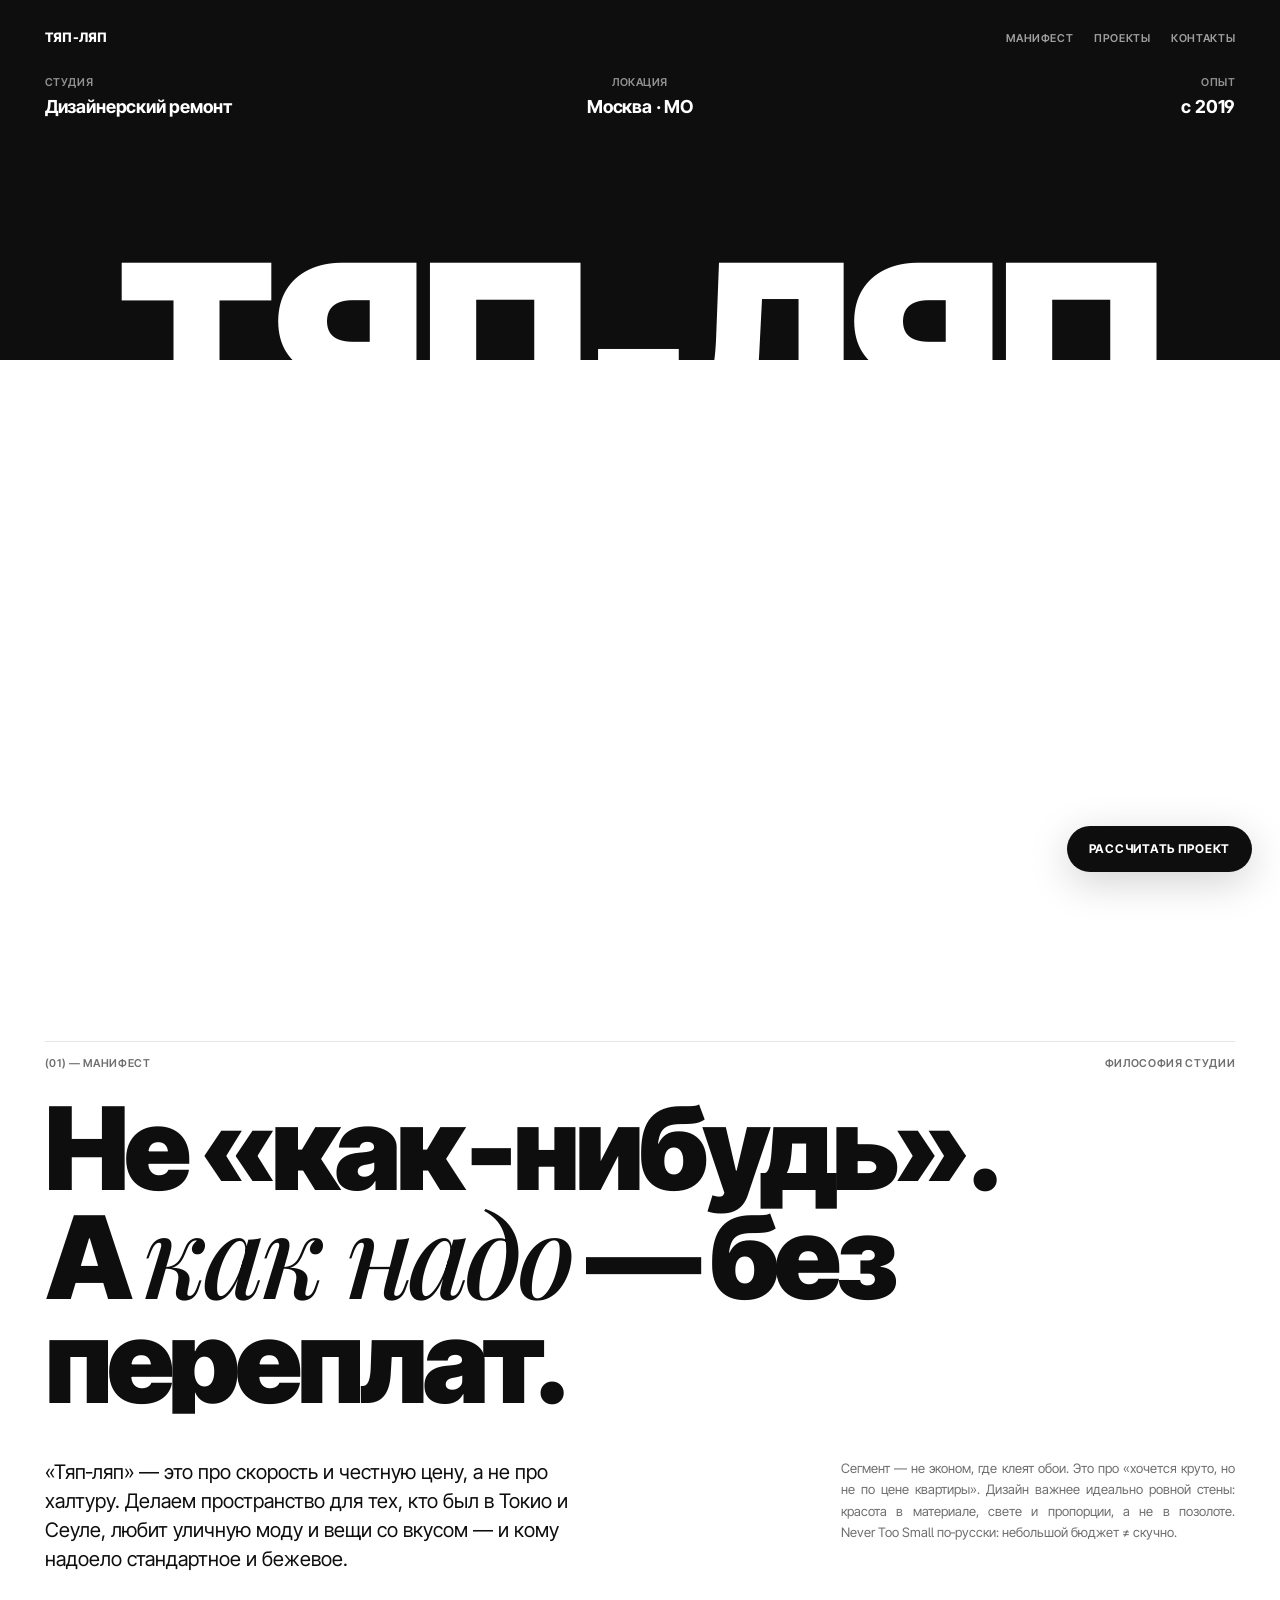
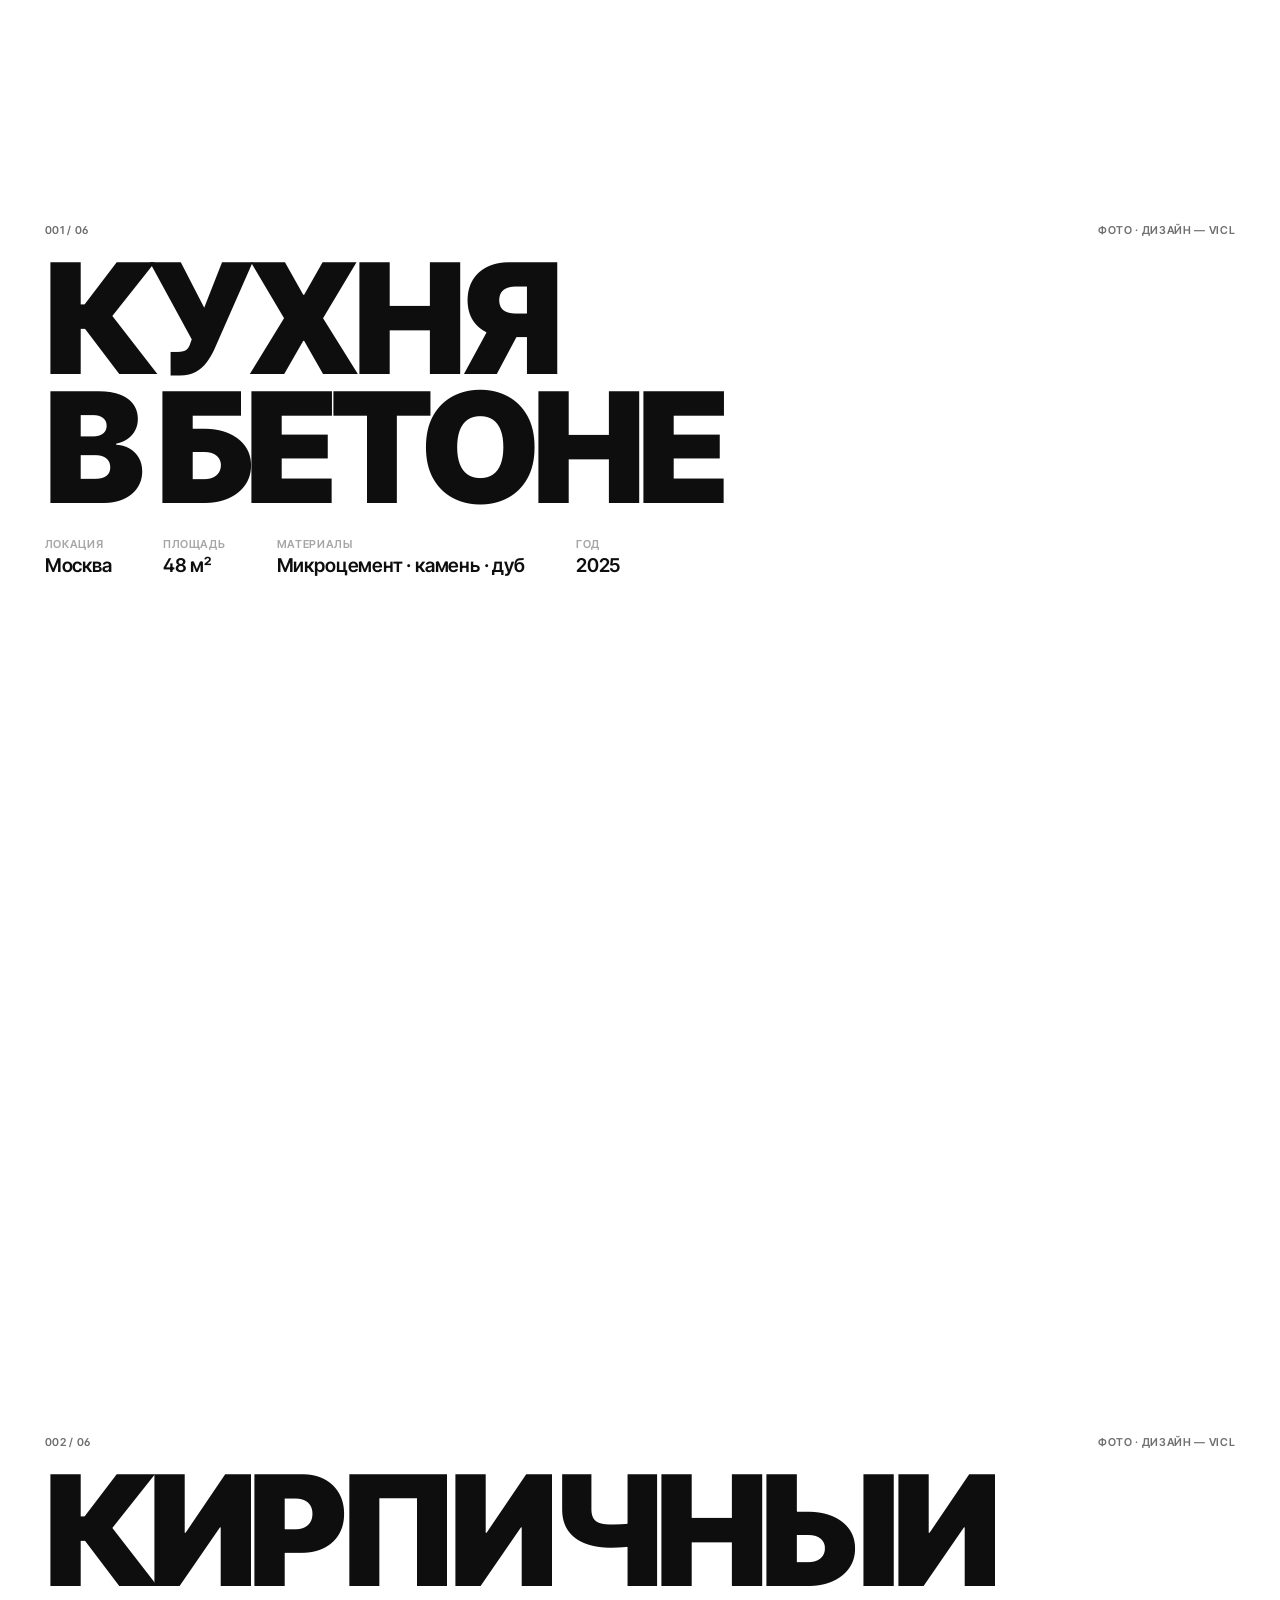
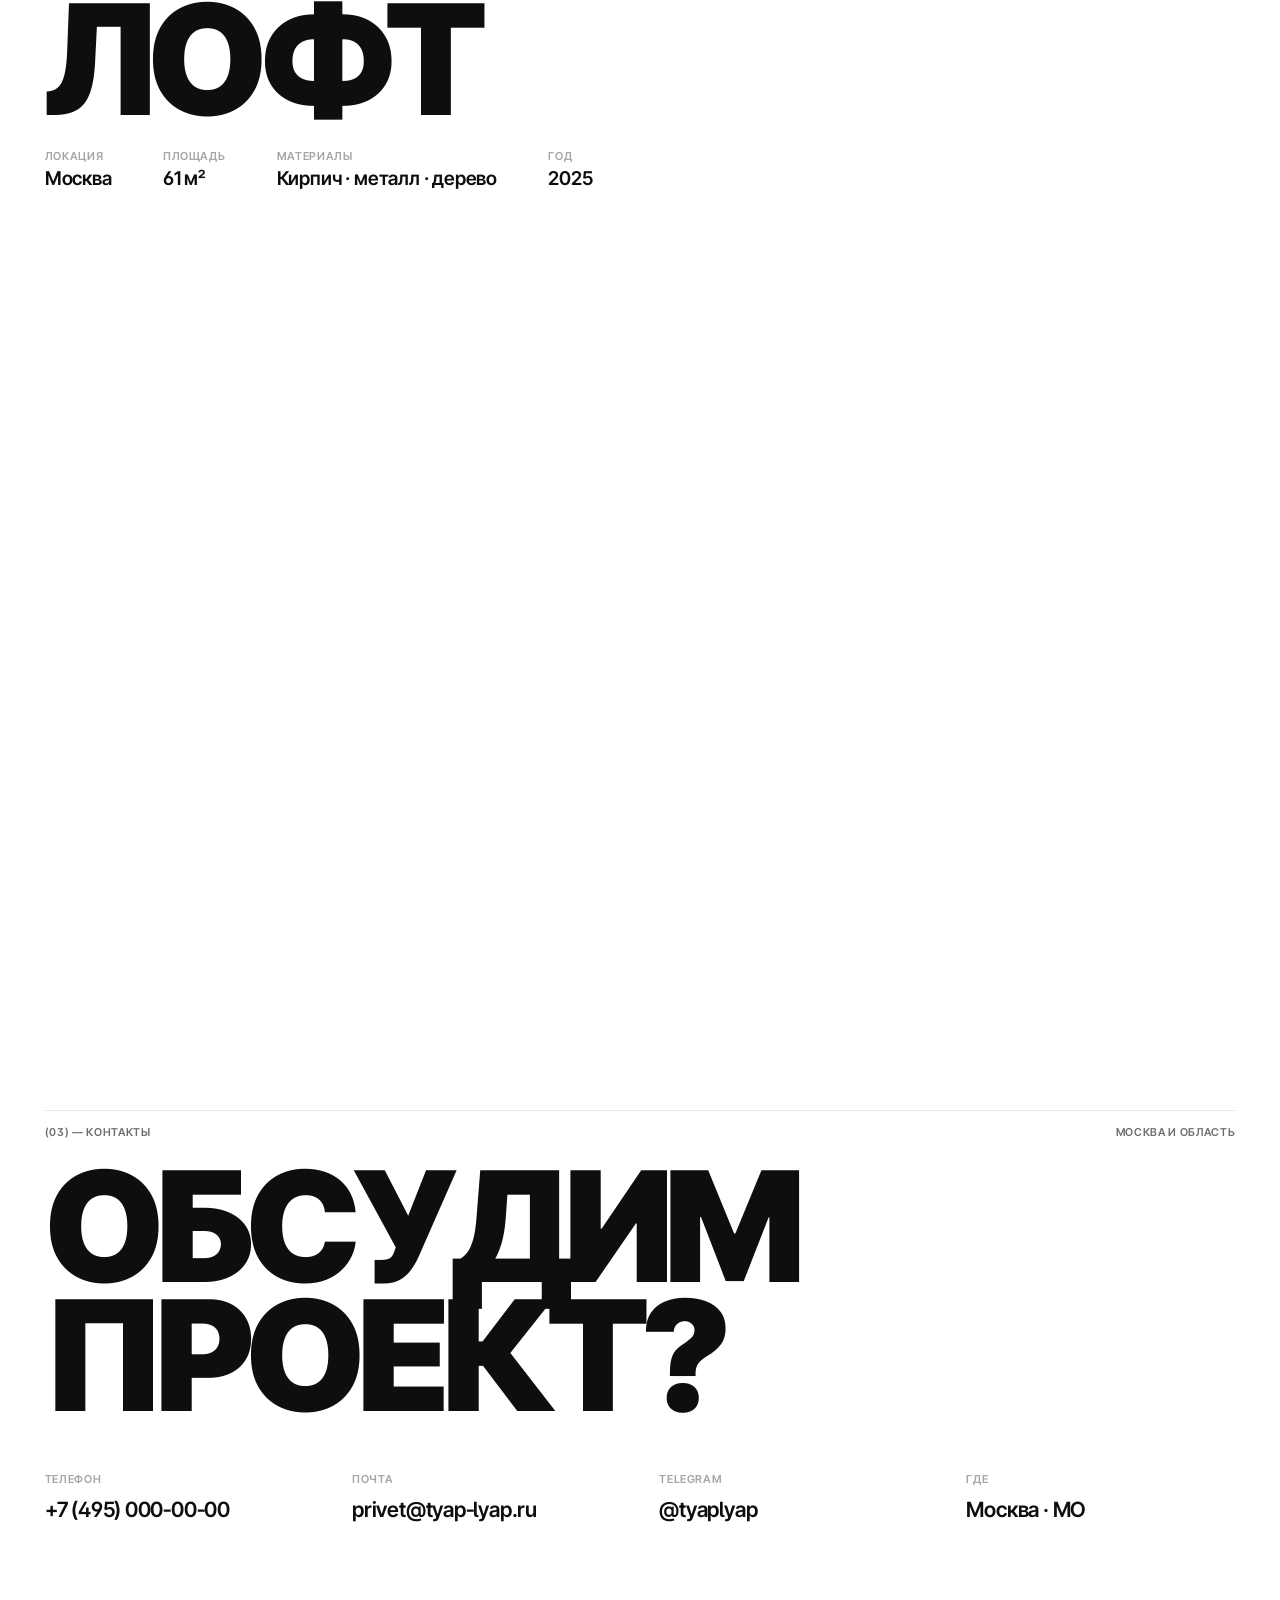
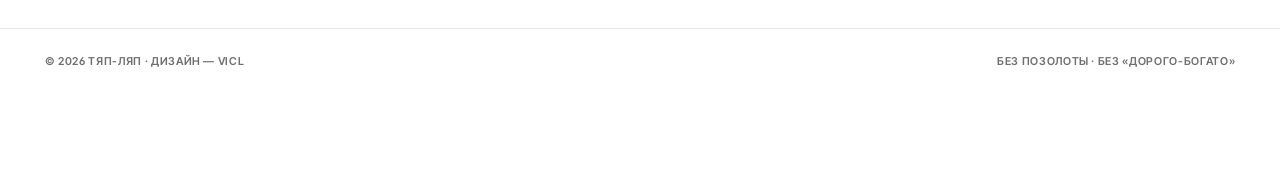
==== concept.html @ 51f07a1b "concept: retro-poster hero — giant word straddling colour-panel→photo seam - black panel (top meta) " ====
<!doctype html>
<html lang="ru">
<head>
  <meta charset="utf-8" />
  <meta name="viewport" content="width=device-width, initial-scale=1" />
  <meta name="robots" content="noindex" />
  <title>ТЯП-ЛЯП — концепт (Swiss typography)</title>
  <link rel="icon" href="favicon.png?v=3" type="image/png" />
  <link rel="preconnect" href="https://fonts.googleapis.com" />
  <link rel="preconnect" href="https://fonts.gstatic.com" crossorigin />
  <link href="https://fonts.googleapis.com/css2?family=Inter+Tight:wght@400;500;600;800;900&family=Playfair+Display:ital@1&display=swap" rel="stylesheet" />
  <style>
    :root{
      --ink:#0e0e0e; --paper:#fff; --mut:#6f6f6f; --mut2:#a6a6a6; --line:#e6e6e6;
      --sans:'Inter Tight','Helvetica Neue',Arial,sans-serif; --serif:'Playfair Display',Georgia,serif;
      --pad:clamp(16px,3.5vw,46px); --max:1320px;
      --ease:cubic-bezier(.16,1,.3,1);
    }
    *{box-sizing:border-box;margin:0;padding:0}
    html{-webkit-font-smoothing:antialiased;scroll-behavior:smooth}
    body{font-family:var(--sans);background:var(--paper);color:var(--ink);line-height:1.5;
      font-feature-settings:"ss01","cv05";overflow-x:hidden}
    img{display:block;max-width:100%}
    a{color:inherit;text-decoration:none}
    .wrap{max-width:var(--max);margin:0 auto;padding-inline:var(--pad)}
    .lab{font-size:clamp(10px,.85vw,12px);font-weight:600;letter-spacing:.06em;text-transform:uppercase;color:var(--mut)}

    /* corner-label row (326/365 · PHOTO BY · DESIGN BY) */
    .meta3{display:grid;grid-template-columns:1fr 1fr 1fr;gap:10px;align-items:start}
    .meta3 nav{display:flex;gap:clamp(12px,1.6vw,22px);justify-content:center;flex-wrap:wrap}
    .meta3 nav a:hover{color:var(--ink)}
    .meta3 :last-child{text-align:right}

    /* giant headline — tight contemporary grotesque */
    .display{font-weight:900;line-height:.84;letter-spacing:-.045em;text-transform:uppercase}
    .d1{font-size:clamp(62px,17.5vw,260px)}
    .d2{font-size:clamp(46px,12vw,180px)}
    /* address / positioning block (bold caps) */
    .addr{font-weight:800;font-size:clamp(15px,2vw,30px);line-height:1.08;letter-spacing:-.01em;text-transform:uppercase}

    /* photo + thin outlined *number + justified caption */
    .shot{position:relative;overflow:hidden;aspect-ratio:16/10}
    .shot img{width:100%;height:100%;object-fit:cover;transition:scale .7s cubic-bezier(.16,1,.3,1)}
    .shot:hover img{scale:1.03}
    .shot::after{content:"";position:absolute;left:0;right:0;bottom:0;height:46%;
      background:linear-gradient(transparent,rgba(0,0,0,.5));pointer-events:none}
    .shot__num{position:absolute;top:-.2em;left:0;right:0;text-align:center;z-index:2;font-weight:900;
      font-size:clamp(96px,21vw,320px);line-height:1;letter-spacing:-.05em;color:transparent;
      -webkit-text-stroke:1.6px rgba(255,255,255,.95);pointer-events:none}
    .shot__cap{position:absolute;left:clamp(14px,2vw,28px);bottom:clamp(14px,2vw,28px);z-index:3;
      max-width:36ch;color:#fff;font-size:clamp(11px,1.1vw,13px);line-height:1.5;text-align:justify}

    /* hero is a full-screen retro-poster seam */
    .hero.seam{padding-top:0}
    .hero.seam .seam__photo{height:calc(100svh - var(--panelH));min-height:340px}
    .hero.seam .seam__meta--bot{padding-bottom:clamp(92px,11vh,120px)} /* clear the persistent CTA */

    /* ===== retro-poster seam: giant word straddling a colour panel → photo ===== */
    .seam{position:relative;--panelH:clamp(220px,40vh,440px);--seam-bg:var(--ink)}
    .seam__panel{height:var(--panelH);background:var(--seam-bg);color:#fff;
      display:flex;flex-direction:column;gap:clamp(14px,2.4vw,26px);
      padding:clamp(16px,2.3vw,28px) var(--pad)}
    .seam__head{display:flex;justify-content:space-between;align-items:center;gap:14px}
    .seam__head b{font-weight:800;letter-spacing:.02em;font-size:clamp(13px,1vw,15px)}
    .seam__head nav{display:flex;gap:clamp(12px,1.6vw,22px);flex-wrap:wrap}
    .seam__head .lab{color:rgba(255,255,255,.6)}
    .seam__head .lab:hover{color:#fff}
    .seam__meta{display:grid;grid-template-columns:1fr 1fr 1fr;gap:12px}
    .seam__meta>div{display:flex;flex-direction:column;gap:4px}
    .seam__meta>div:nth-child(2){align-items:center;text-align:center}
    .seam__meta>div:last-child{align-items:flex-end;text-align:right}
    .seam__meta .k{font-size:clamp(10px,.85vw,12px);font-weight:600;letter-spacing:.05em;text-transform:uppercase;color:rgba(255,255,255,.55)}
    .seam__meta .v{font-size:clamp(13px,1.4vw,18px);font-weight:700;letter-spacing:-.01em}
    .seam__word{position:absolute;left:0;right:0;top:var(--panelH);transform:translateY(-56%);
      margin:0;text-align:center;color:#fff;z-index:4;pointer-events:none;
      font-weight:900;font-size:clamp(72px,18.5vw,300px);line-height:.78;letter-spacing:-.045em;text-transform:uppercase}
    .seam__photo{position:relative;overflow:hidden;aspect-ratio:16/9;background:#111}
    .seam__photo>img{width:100%;height:100%;object-fit:cover}
    .seam__photo::before{content:"";position:absolute;left:0;right:0;top:0;height:42%;
      background:linear-gradient(rgba(0,0,0,.45),transparent);pointer-events:none;z-index:1}
    .seam__photo::after{content:"";position:absolute;left:0;right:0;bottom:0;height:55%;
      background:linear-gradient(transparent,rgba(0,0,0,.62));pointer-events:none;z-index:1}
    .seam__photo .seam__meta{position:absolute;left:0;right:0;bottom:0;z-index:3;
      padding:clamp(14px,2vw,24px) var(--pad)}
    .seam__photo .seam__meta .k{color:rgba(255,255,255,.72)}
    .marks{display:flex;justify-content:center;align-items:center;gap:clamp(20px,4vw,56px);
      margin-top:clamp(16px,2vw,26px);flex-wrap:wrap}
    .marks span{display:inline-flex;align-items:center;gap:8px}
    .marks b{font-weight:800;letter-spacing:.02em}
    .glyph{width:14px;height:14px;border:1.5px solid var(--ink);border-radius:50%}
    .glyph.sq{border-radius:2px}

    /* sections */
    .sec{margin-top:clamp(72px,11vw,160px)}
    .sec__head{border-top:1px solid var(--line);padding-top:13px}

    .say h2{font-weight:900;font-size:clamp(40px,9vw,128px);line-height:.9;letter-spacing:-.045em;margin-top:clamp(14px,2vw,26px);text-wrap:balance}
    .say h2 i{font-family:var(--serif);font-weight:500;font-style:italic;text-transform:none}
    .say__grid{display:grid;grid-template-columns:1.3fr .7fr;gap:clamp(22px,5vw,72px);margin-top:clamp(24px,3.5vw,44px);align-items:start}
    .say__lead{font-size:clamp(15px,1.7vw,20px);line-height:1.45;max-width:46ch}
    .say__small{font-size:13px;line-height:1.65;color:var(--mut);text-align:justify}

    .proj{margin-top:clamp(40px,6vw,84px)}
    .proj .display{margin-top:clamp(10px,1.3vw,16px)}
    .proj__sub{display:flex;flex-wrap:wrap;gap:clamp(16px,4vw,56px);margin-top:clamp(14px,2vw,24px)}
    .proj__sub .k{display:block;font-size:11px;font-weight:600;letter-spacing:.06em;text-transform:uppercase;color:var(--mut2)}
    .proj__sub .v{font-size:clamp(15px,1.6vw,19px);font-weight:600;margin-top:4px;letter-spacing:-.01em}
    .proj .shot{margin-top:clamp(20px,3vw,32px)}

    .contact h2{margin-top:clamp(12px,2vw,22px)}
    .contact__grid{display:grid;grid-template-columns:repeat(4,1fr);gap:clamp(18px,3vw,40px);margin-top:clamp(26px,4vw,52px)}
    .contact__grid .k{display:block;font-size:11px;font-weight:600;letter-spacing:.06em;text-transform:uppercase;color:var(--mut2);margin-bottom:6px}
    .contact__grid .v{font-size:clamp(15px,1.7vw,21px);font-weight:600;letter-spacing:-.01em}

    .foot{margin-top:clamp(56px,8vw,110px);border-top:1px solid var(--line);
      padding-block:24px clamp(70px,9vw,100px);display:flex;justify-content:space-between;align-items:center;gap:16px;flex-wrap:wrap}
    /* ===== block / slide entrance transitions ===== */
    html.anim-ready :is(.meta3,.display,h2,.addr,.marks,.say__grid,.proj__sub,.contact__grid,.seam__meta){
      opacity:0;transform:translateY(28px);
      transition:opacity .8s var(--ease),transform .8s var(--ease);
      transition-delay:calc(var(--i,0)*.07s);will-change:opacity,transform}
    html.anim-ready :is(.shot,.seam__photo){clip-path:inset(0 0 100% 0);
      transition:clip-path 1.05s var(--ease);transition-delay:calc(var(--i,0)*.07s);will-change:clip-path}
    html.anim-ready .seam__word{opacity:0;transition:opacity 1s var(--ease);transition-delay:.12s;will-change:opacity} /* opacity only — keeps straddle transform */
    html.anim-ready .seam__word.in{opacity:1;will-change:auto}
    html.anim-ready :is(.meta3,.display,h2,.addr,.marks,.say__grid,.proj__sub,.contact__grid,.seam__meta,.shot,.seam__photo).in{
      opacity:1;transform:none;clip-path:inset(0 0 0 0);will-change:auto}
    @media(prefers-reduced-motion:reduce){
      html.anim-ready :is(.meta3,.display,h2,.addr,.marks,.say__grid,.proj__sub,.contact__grid,.seam__meta,.shot,.seam__photo){
        opacity:1!important;transform:none!important;clip-path:none!important;transition:none!important}
      html.anim-ready .seam__word{opacity:1!important;transition:none!important}
    }

    .cta{position:fixed;right:clamp(14px,2.4vw,28px);bottom:clamp(14px,2.4vw,28px);z-index:80;
      background:var(--ink);color:#fff;font-size:12px;font-weight:700;letter-spacing:.06em;text-transform:uppercase;
      padding:14px 22px;border-radius:999px;box-shadow:0 10px 40px rgba(0,0,0,.18);transition:transform .3s cubic-bezier(.16,1,.3,1)}
    .cta:hover{transform:translateY(-2px)}

    @media(max-width:760px){
      .meta3{grid-template-columns:1fr;gap:6px}
      .meta3 nav{justify-content:flex-start}
      .meta3 :last-child{text-align:left}
      .say__grid{grid-template-columns:1fr}
      .contact__grid{grid-template-columns:1fr 1fr;gap:22px}
      .shot__num{font-size:clamp(72px,26vw,150px)}
      .seam{--panelH:clamp(170px,30vh,260px)}
      .seam__meta{gap:8px}
      .seam__meta .v{font-size:clamp(12px,3.4vw,15px)}
    }
  </style>
  <script>
    /* enable entrance transitions before first paint (no flash). Skips when JS off, no IO, or reduced-motion → content stays visible. */
    (function(){try{if('IntersectionObserver' in window && !(window.matchMedia&&matchMedia('(prefers-reduced-motion: reduce)').matches)){document.documentElement.classList.add('anim-ready');}}catch(e){}})();
  </script>
</head>
<body>

  <!-- ============ HERO (retro-poster seam: word straddles panel → photo) ============ -->
  <section class="hero seam">
    <div class="seam__panel">
      <div class="seam__head">
        <b>ТЯП-ЛЯП</b>
        <nav aria-label="Меню"><a class="lab" href="#manifest">Манифест</a><a class="lab" href="#work">Проекты</a><a class="lab" href="#contact">Контакты</a></nav>
      </div>
      <div class="seam__meta seam__meta--top">
        <div><span class="k">Студия</span><span class="v">Дизайнерский ремонт</span></div>
        <div><span class="k">Локация</span><span class="v">Москва · МО</span></div>
        <div><span class="k">Опыт</span><span class="v">с&nbsp;2019</span></div>
      </div>
    </div>

    <h1 class="seam__word">ТЯП-ЛЯП</h1>

    <div class="seam__photo">
      <img src="assets/img/project-01.jpg" alt="Дизайнерский ремонт — кухня в бетоне" loading="eager" decoding="async" />
      <div class="seam__meta seam__meta--bot">
        <div><span class="k">Материалы</span><span class="v">Бетон · дуб · камень</span></div>
        <div><span class="k">Дизайн · фото</span><span class="v">VICL</span></div>
        <div><span class="k">Год</span><span class="v">2026</span></div>
      </div>
    </div>
  </section>

  <!-- ============ MANIFESTO ============ -->
  <section class="wrap sec say" id="manifest">
    <div class="meta3 sec__head"><span class="lab">(01) — Манифест</span><span></span><span class="lab">Философия студии</span></div>
    <h2>Не «как‑нибудь».<br>А <i>как надо</i> — без переплат.</h2>
    <div class="say__grid">
      <p class="say__lead">«Тяп‑ляп» — это про скорость и честную цену, а не про халтуру. Делаем пространство для тех, кто был в Токио и Сеуле, любит уличную моду и вещи со вкусом — и кому надоело стандартное и бежевое.</p>
      <p class="say__small">Сегмент — не эконом, где клеят обои. Это про «хочется круто, но не по цене квартиры». Дизайн важнее идеально ровной стены: красота в материале, свете и пропорции, а не в позолоте. Never&nbsp;Too&nbsp;Small по‑русски: небольшой бюджет ≠ скучно.</p>
    </div>
  </section>

  <!-- ============ WORK ============ -->
  <section class="wrap sec" id="work">
    <div class="meta3 sec__head"><span class="lab">(02) — Проекты</span><span></span><span class="lab">2024 — 2026 / 06</span></div>

    <article class="proj">
      <div class="meta3"><span class="lab">001 / 06</span><span></span><span class="lab">Фото · Дизайн — VICL</span></div>
      <h3 class="display d2">Кухня<br>в&nbsp;бетоне</h3>
      <div class="proj__sub">
        <div><span class="k">Локация</span><span class="v">Москва</span></div>
        <div><span class="k">Площадь</span><span class="v">48 м²</span></div>
        <div><span class="k">Материалы</span><span class="v">Микроцемент · камень · дуб</span></div>
        <div><span class="k">Год</span><span class="v">2025</span></div>
      </div>
      <div class="shot">
        <img src="assets/img/project-01.jpg" alt="Кухня в бетоне" loading="lazy" decoding="async" />
        <div class="shot__num">*001</div>
        <p class="shot__cap">Каменный остров, скрытый свет, дубовый шпон. Фактура вместо позолоты.</p>
      </div>
    </article>

    <article class="proj">
      <div class="meta3"><span class="lab">002 / 06</span><span></span><span class="lab">Фото · Дизайн — VICL</span></div>
      <h3 class="display d2">Кирпичный<br>лофт</h3>
      <div class="proj__sub">
        <div><span class="k">Локация</span><span class="v">Москва</span></div>
        <div><span class="k">Площадь</span><span class="v">61 м²</span></div>
        <div><span class="k">Материалы</span><span class="v">Кирпич · металл · дерево</span></div>
        <div><span class="k">Год</span><span class="v">2025</span></div>
      </div>
      <div class="shot">
        <img src="assets/img/project-04.jpg" alt="Кирпичный лофт" loading="lazy" decoding="async" />
        <div class="shot__num">*002</div>
        <p class="shot__cap">Открытая планировка, чёрный металл и тёплое дерево. Черновая → под ключ за один контракт.</p>
      </div>
    </article>
  </section>

  <!-- ============ CONTACT ============ -->
  <section class="wrap sec contact" id="contact">
    <div class="meta3 sec__head"><span class="lab">(03) — Контакты</span><span></span><span class="lab">Москва и&nbsp;область</span></div>
    <h2 class="display d2">Обсудим<br>проект?</h2>
    <div class="contact__grid">
      <div><span class="k">Телефон</span><span class="v">+7 (495) 000‑00‑00</span></div>
      <div><span class="k">Почта</span><span class="v">privet@tyap‑lyap.ru</span></div>
      <div><span class="k">Telegram</span><span class="v">@tyaplyap</span></div>
      <div><span class="k">Где</span><span class="v">Москва · МО</span></div>
    </div>
  </section>

  <footer class="wrap foot">
    <span class="lab">© 2026 ТЯП-ЛЯП · Дизайн — VICL</span>
    <span class="lab">Без позолоты · без «дорого-богато»</span>
  </footer>

  <a class="cta" href="#contact">рассчитать проект</a>

  <script>
  (function(){
    var root=document.documentElement;
    if(!root.classList.contains('anim-ready')) return;       // animations disabled → content already visible
    try{
      var sel='.meta3,.display,h2,.addr,.marks,.say__grid,.proj__sub,.contact__grid,.shot,.seam__meta,.seam__word,.seam__photo';
      var els=[].slice.call(document.querySelectorAll(sel));
      if(!els.length){ root.classList.remove('anim-ready'); return; }
      els.forEach(function(el){                               // per-block stagger index
        var g=el.closest('article.proj')||el.closest('section')||el.parentNode;
        var n=g.__rvi||0; el.style.setProperty('--i',n); g.__rvi=n+1;
      });
      var io=new IntersectionObserver(function(es){
        es.forEach(function(e){ if(e.isIntersecting){ e.target.classList.add('in'); io.unobserve(e.target); } });
      },{threshold:0.16,rootMargin:'0px 0px -8% 0px'});
      els.forEach(function(el){ io.observe(el); });
    }catch(e){ root.classList.remove('anim-ready'); }         // any failure → reveal everything
  })();
  </script>
</body>
</html>
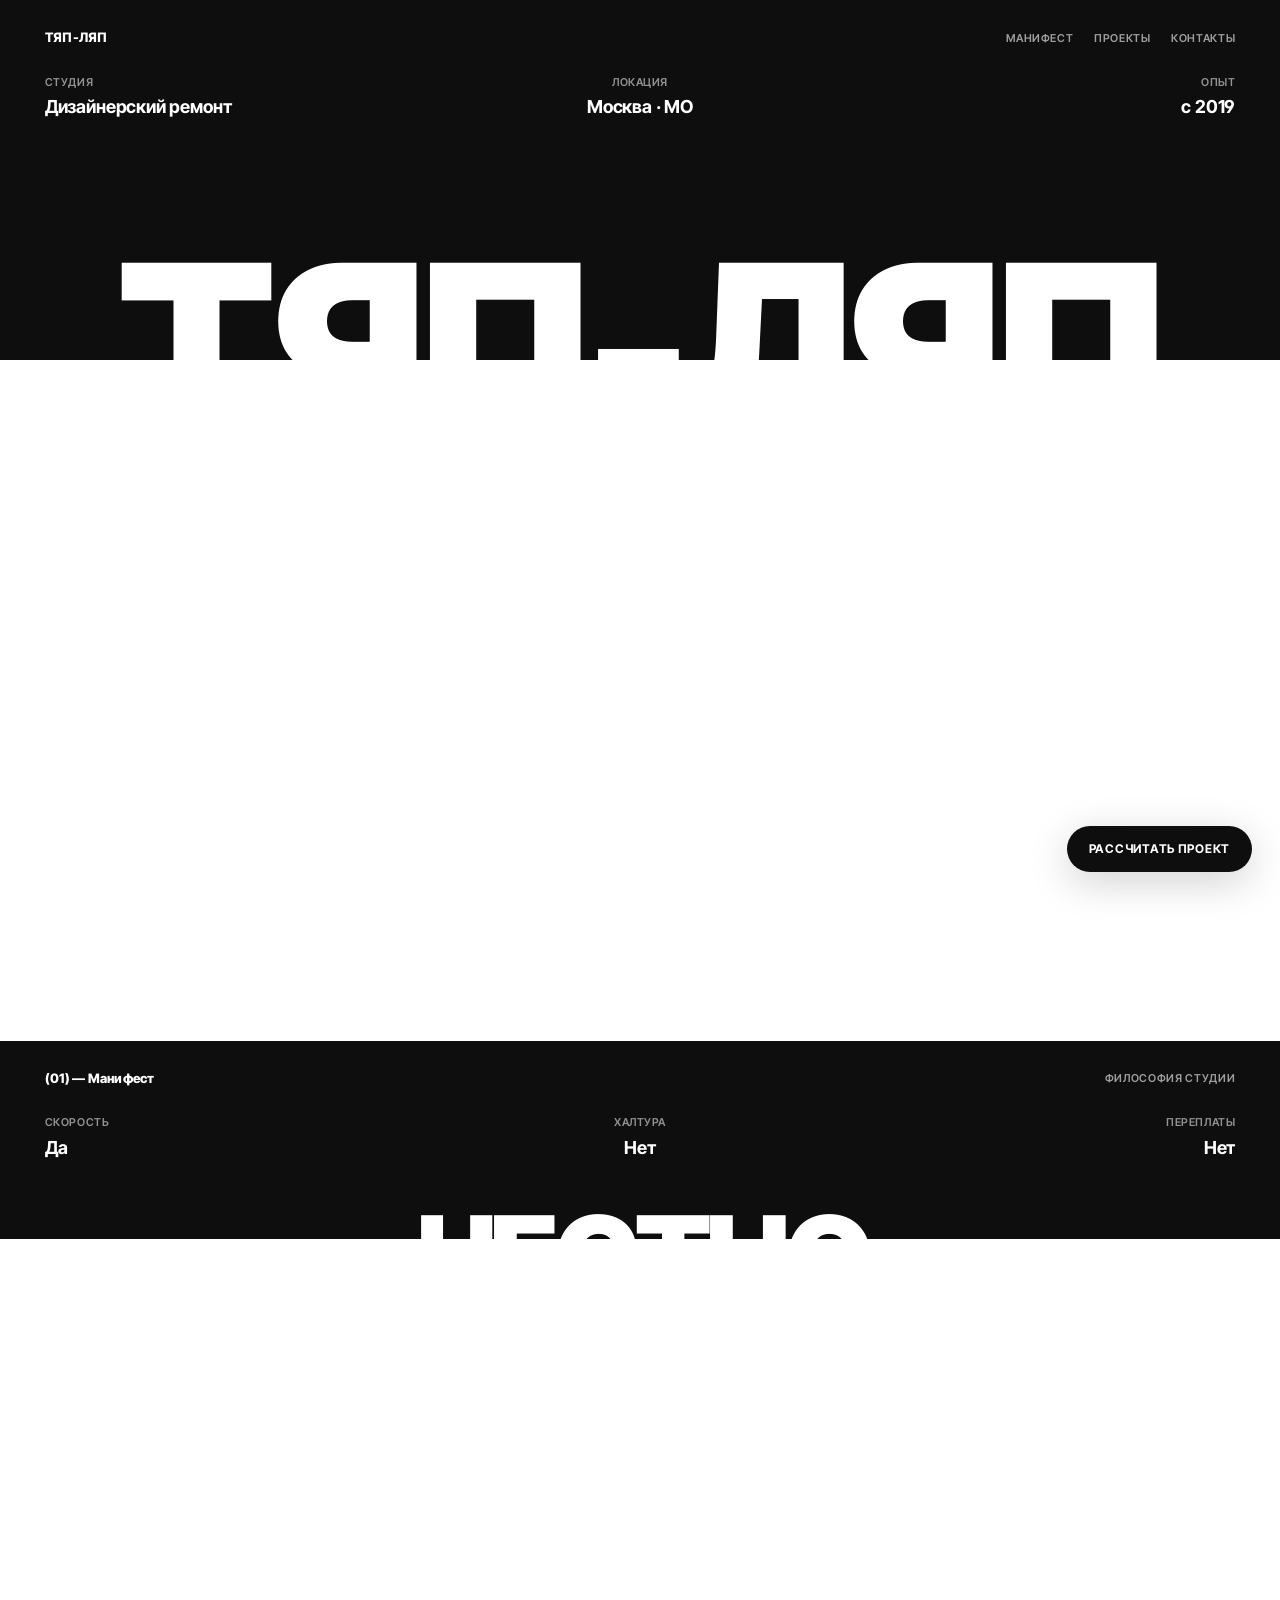
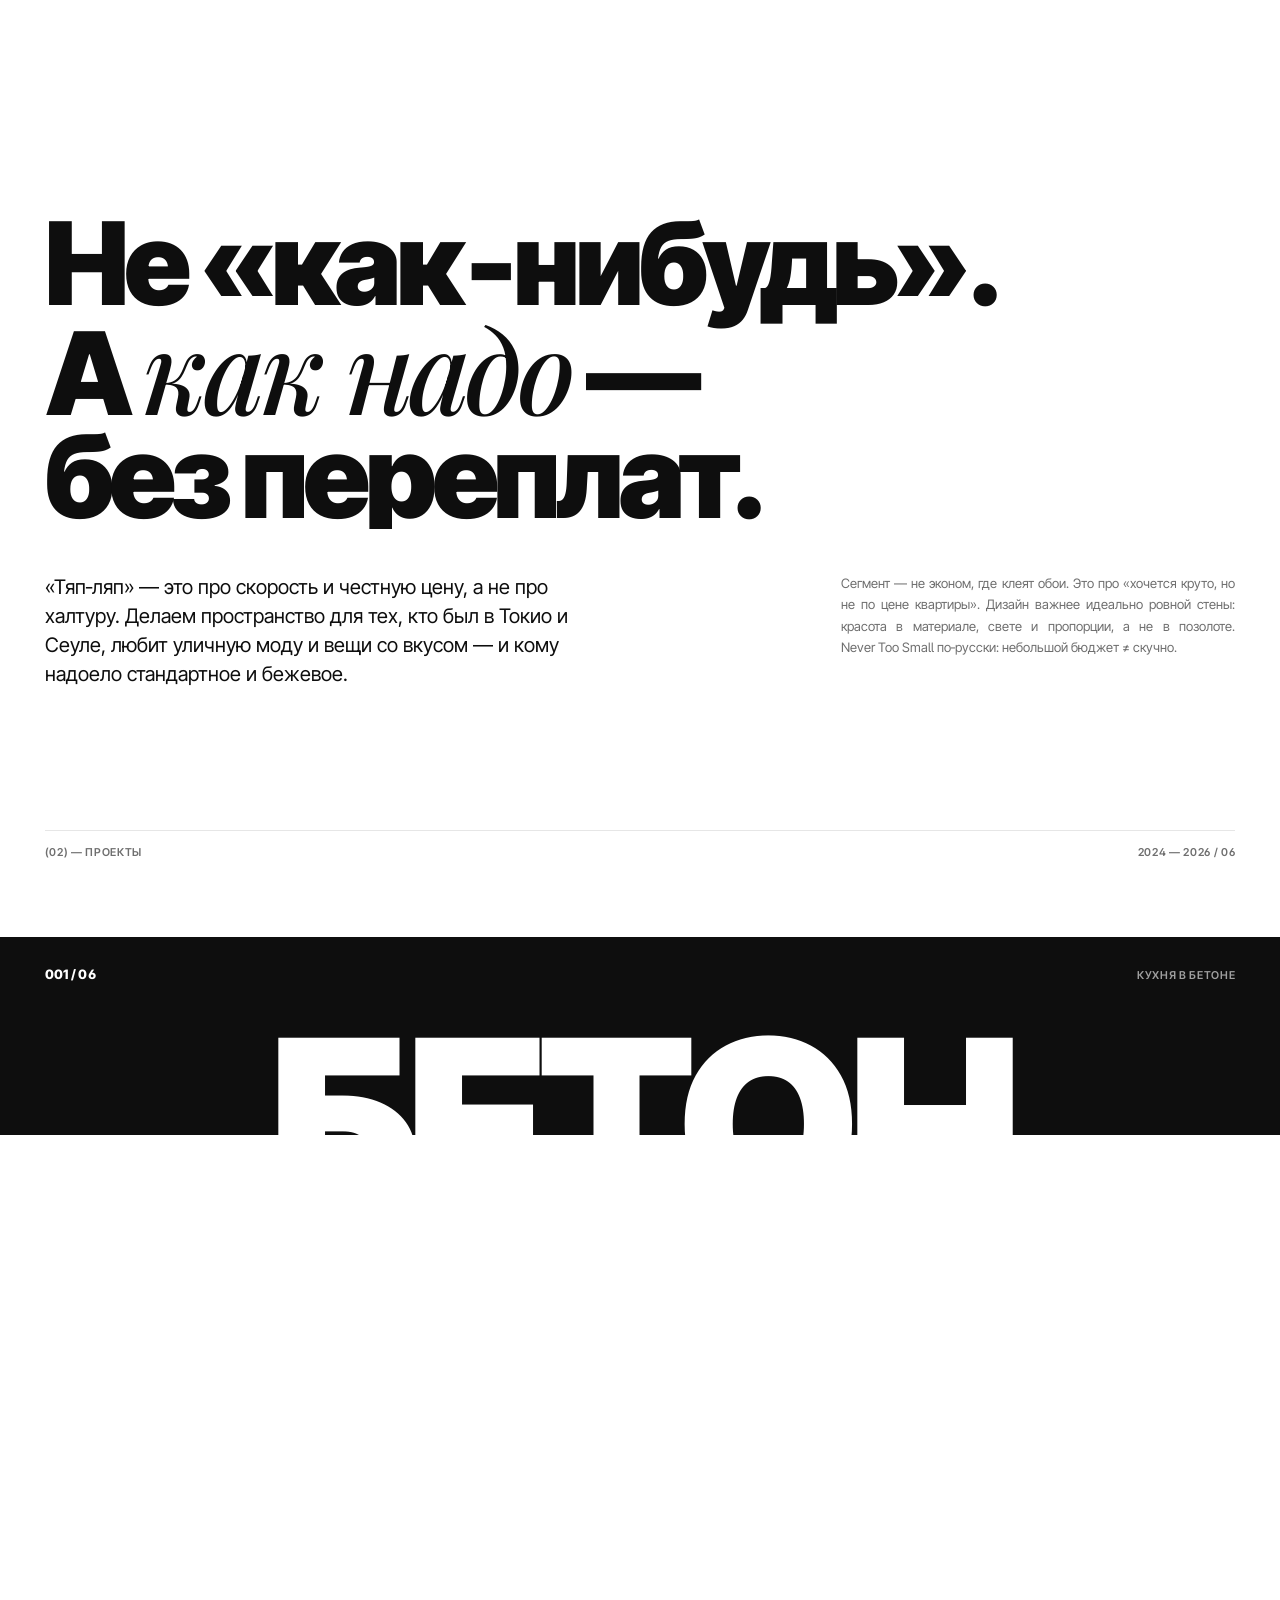
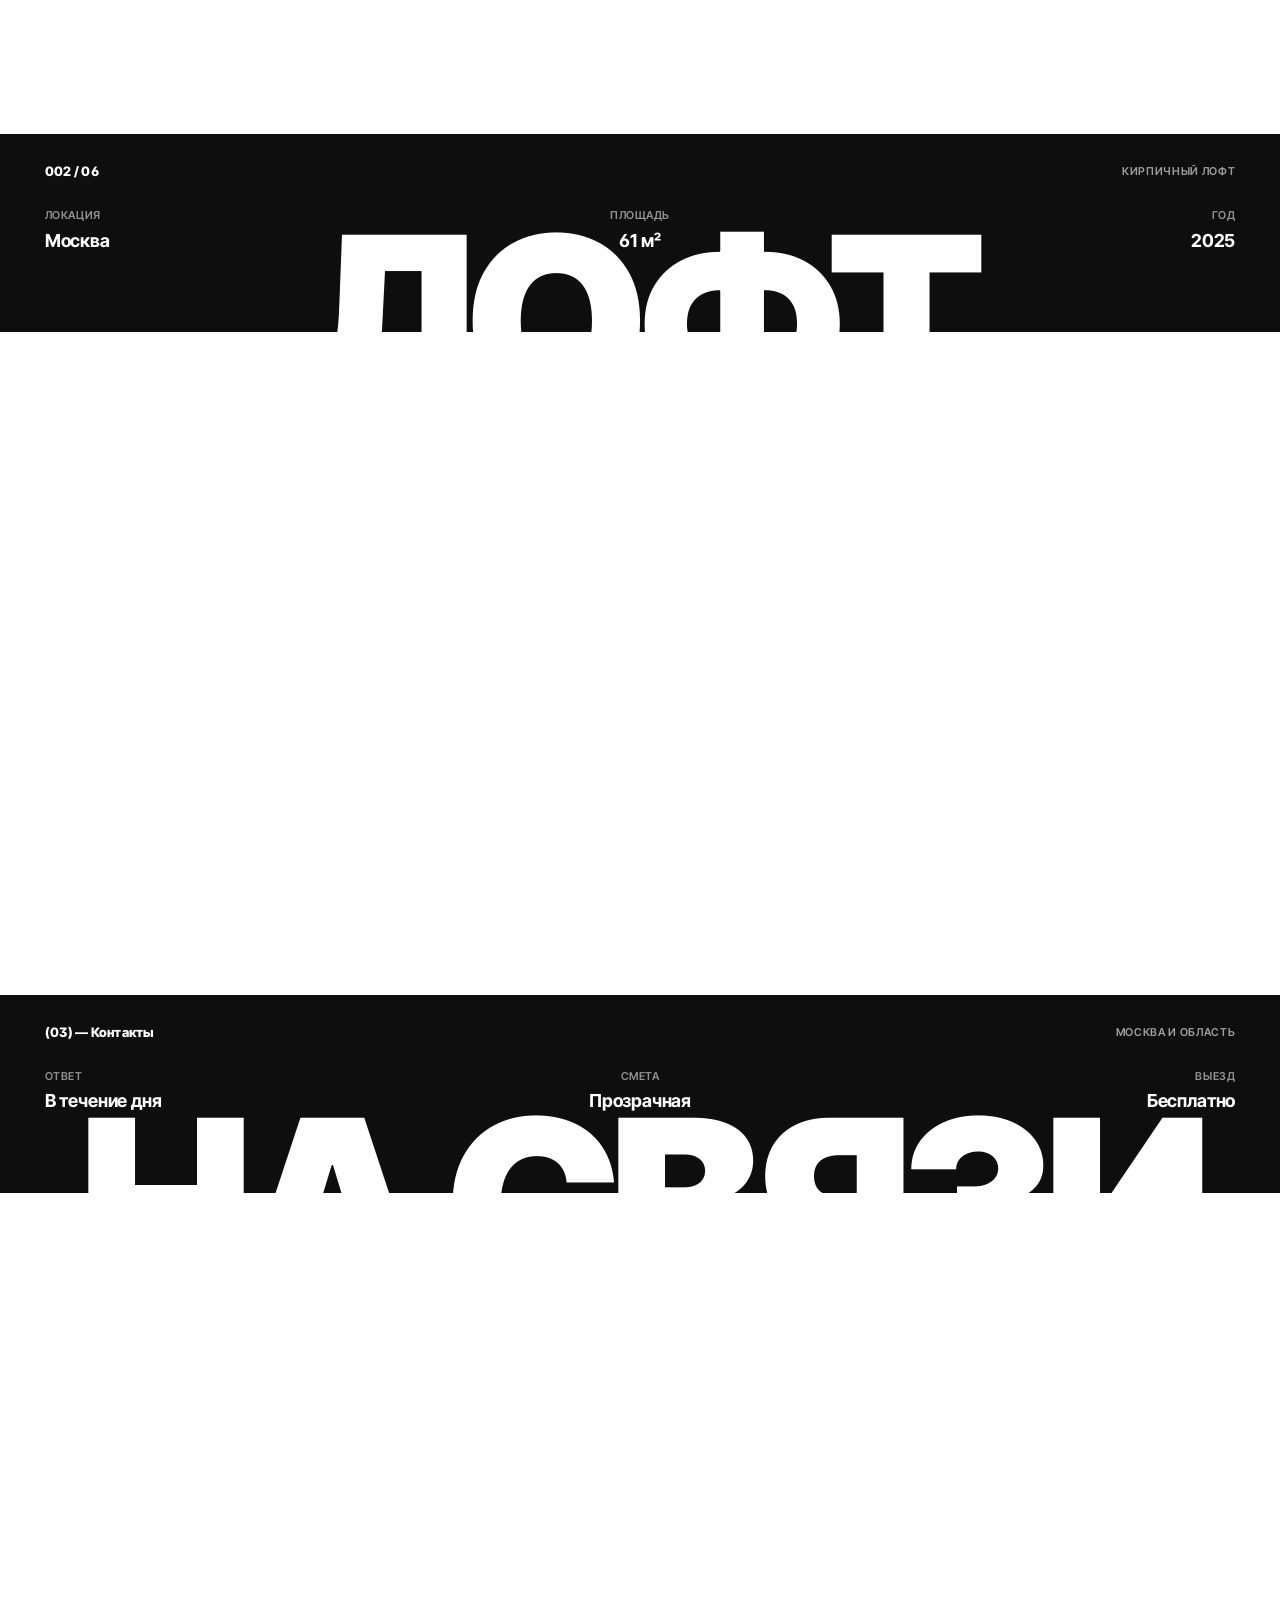
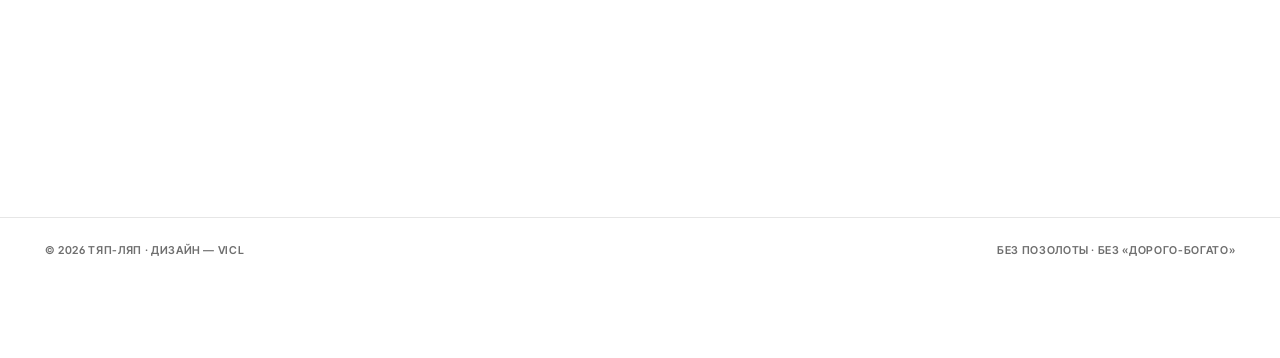
==== commit 6bd6bd13: "concept: roll retro-poster seam across all sections - hero photo → hero.jpg (stop reusing project-01" ====
--- a/concept.html
+++ b/concept.html
@@ -83,6 +83,15 @@
     .seam__photo .seam__meta{position:absolute;left:0;right:0;bottom:0;z-index:3;
       padding:clamp(14px,2vw,24px) var(--pad)}
     .seam__photo .seam__meta .k{color:rgba(255,255,255,.72)}
+
+    /* non-hero seams: projects + section openers (shorter panel, photo keeps a poster height) */
+    .seam:not(.hero){--panelH:clamp(150px,22vh,250px)}
+    .seam:not(.hero) .seam__photo{aspect-ratio:auto;height:clamp(340px,58vh,640px)}
+    .seam__meta a.v{transition:opacity .2s ease}
+    .seam__meta a.v:hover{opacity:.65}
+    .seam__body{max-width:var(--max);margin:clamp(30px,4vw,58px) auto 0;padding-inline:var(--pad)}
+    .say__statement{font-weight:800;font-size:clamp(24px,4vw,52px);line-height:1.05;letter-spacing:-.03em;margin-bottom:clamp(20px,3vw,36px);text-wrap:balance}
+    .say__statement i{font-family:var(--serif);font-weight:500;font-style:italic;text-transform:none}
     .marks{display:flex;justify-content:center;align-items:center;gap:clamp(20px,4vw,56px);
       margin-top:clamp(16px,2vw,26px);flex-wrap:wrap}
     .marks span{display:inline-flex;align-items:center;gap:8px}
@@ -115,7 +124,7 @@
     .foot{margin-top:clamp(56px,8vw,110px);border-top:1px solid var(--line);
       padding-block:24px clamp(70px,9vw,100px);display:flex;justify-content:space-between;align-items:center;gap:16px;flex-wrap:wrap}
     /* ===== block / slide entrance transitions ===== */
-    html.anim-ready :is(.meta3,.display,h2,.addr,.marks,.say__grid,.proj__sub,.contact__grid,.seam__meta){
+    html.anim-ready :is(.meta3,.display,h2:not(.seam__word),.addr,.marks,.say__grid,.proj__sub,.contact__grid,.seam__meta){
       opacity:0;transform:translateY(28px);
       transition:opacity .8s var(--ease),transform .8s var(--ease);
       transition-delay:calc(var(--i,0)*.07s);will-change:opacity,transform}
@@ -123,10 +132,10 @@
       transition:clip-path 1.05s var(--ease);transition-delay:calc(var(--i,0)*.07s);will-change:clip-path}
     html.anim-ready .seam__word{opacity:0;transition:opacity 1s var(--ease);transition-delay:.12s;will-change:opacity} /* opacity only — keeps straddle transform */
     html.anim-ready .seam__word.in{opacity:1;will-change:auto}
-    html.anim-ready :is(.meta3,.display,h2,.addr,.marks,.say__grid,.proj__sub,.contact__grid,.seam__meta,.shot,.seam__photo).in{
+    html.anim-ready :is(.meta3,.display,h2:not(.seam__word),.addr,.marks,.say__grid,.proj__sub,.contact__grid,.seam__meta,.shot,.seam__photo).in{
       opacity:1;transform:none;clip-path:inset(0 0 0 0);will-change:auto}
     @media(prefers-reduced-motion:reduce){
-      html.anim-ready :is(.meta3,.display,h2,.addr,.marks,.say__grid,.proj__sub,.contact__grid,.seam__meta,.shot,.seam__photo){
+      html.anim-ready :is(.meta3,.display,h2:not(.seam__word),.addr,.marks,.say__grid,.proj__sub,.contact__grid,.seam__meta,.shot,.seam__photo){
         opacity:1!important;transform:none!important;clip-path:none!important;transition:none!important}
       html.anim-ready .seam__word{opacity:1!important;transition:none!important}
     }
@@ -172,7 +181,7 @@
     <h1 class="seam__word">ТЯП-ЛЯП</h1>
 
     <div class="seam__photo">
-      <img src="assets/img/project-01.jpg" alt="Дизайнерский ремонт — кухня в бетоне" loading="eager" decoding="async" />
+      <img src="assets/img/hero.jpg" alt="Дизайнерский ремонт под ключ — интерьер" loading="eager" decoding="async" />
       <div class="seam__meta seam__meta--bot">
         <div><span class="k">Материалы</span><span class="v">Бетон · дуб · камень</span></div>
         <div><span class="k">Дизайн · фото</span><span class="v">VICL</span></div>
@@ -181,62 +190,101 @@
     </div>
   </section>
 
-  <!-- ============ MANIFESTO ============ -->
-  <section class="wrap sec say" id="manifest">
-    <div class="meta3 sec__head"><span class="lab">(01) — Манифест</span><span></span><span class="lab">Философия студии</span></div>
-    <h2>Не «как‑нибудь».<br>А <i>как надо</i> — без переплат.</h2>
-    <div class="say__grid">
-      <p class="say__lead">«Тяп‑ляп» — это про скорость и честную цену, а не про халтуру. Делаем пространство для тех, кто был в Токио и Сеуле, любит уличную моду и вещи со вкусом — и кому надоело стандартное и бежевое.</p>
-      <p class="say__small">Сегмент — не эконом, где клеят обои. Это про «хочется круто, но не по цене квартиры». Дизайн важнее идеально ровной стены: красота в материале, свете и пропорции, а не в позолоте. Never&nbsp;Too&nbsp;Small по‑русски: небольшой бюджет ≠ скучно.</p>
+  <!-- ============ MANIFESTO (seam opener + body) ============ -->
+  <section class="sec say seam--host" id="manifest">
+    <div class="seam">
+      <div class="seam__panel">
+        <div class="seam__head"><b>(01) — Манифест</b><span class="lab">Философия студии</span></div>
+        <div class="seam__meta seam__meta--top">
+          <div><span class="k">Скорость</span><span class="v">Да</span></div>
+          <div><span class="k">Халтура</span><span class="v">Нет</span></div>
+          <div><span class="k">Переплаты</span><span class="v">Нет</span></div>
+        </div>
+      </div>
+      <h2 class="seam__word">Честно</h2>
+      <div class="seam__photo">
+        <img src="assets/img/band-manifesto.jpg" alt="Фактура материала — бетон, дерево, кирпич" loading="lazy" decoding="async" />
+        <div class="seam__meta seam__meta--bot">
+          <div><span class="k">Материал</span><span class="v">Важнее ровной стены</span></div>
+          <div><span class="k">Бюджет</span><span class="v">Разумный</span></div>
+          <div><span class="k">Вкус</span><span class="v">Япония · Корея · streetwear</span></div>
+        </div>
+      </div>
+    </div>
+    <div class="seam__body">
+      <h2 class="say__statement">Не «как‑нибудь». А <i>как надо</i> — без переплат.</h2>
+      <div class="say__grid">
+        <p class="say__lead">«Тяп‑ляп» — это про скорость и честную цену, а не про халтуру. Делаем пространство для тех, кто был в Токио и Сеуле, любит уличную моду и вещи со вкусом — и кому надоело стандартное и бежевое.</p>
+        <p class="say__small">Сегмент — не эконом, где клеят обои. Это про «хочется круто, но не по цене квартиры». Дизайн важнее идеально ровной стены: красота в материале, свете и пропорции, а не в позолоте. Never&nbsp;Too&nbsp;Small по‑русски: небольшой бюджет ≠ скучно.</p>
+      </div>
     </div>
   </section>
 
-  <!-- ============ WORK ============ -->
-  <section class="wrap sec" id="work">
-    <div class="meta3 sec__head"><span class="lab">(02) — Проекты</span><span></span><span class="lab">2024 — 2026 / 06</span></div>
-
-    <article class="proj">
-      <div class="meta3"><span class="lab">001 / 06</span><span></span><span class="lab">Фото · Дизайн — VICL</span></div>
-      <h3 class="display d2">Кухня<br>в&nbsp;бетоне</h3>
-      <div class="proj__sub">
-        <div><span class="k">Локация</span><span class="v">Москва</span></div>
-        <div><span class="k">Площадь</span><span class="v">48 м²</span></div>
-        <div><span class="k">Материалы</span><span class="v">Микроцемент · камень · дуб</span></div>
-        <div><span class="k">Год</span><span class="v">2025</span></div>
-      </div>
-      <div class="shot">
+  <!-- ============ WORK (each project = retro-poster seam) ============ -->
+  <section class="sec" id="work">
+    <div class="wrap"><div class="meta3 sec__head"><span class="lab">(02) — Проекты</span><span></span><span class="lab">2024 — 2026 / 06</span></div></div>
+
+    <article class="proj seam">
+      <div class="seam__panel">
+        <div class="seam__head"><b>001 / 06</b><span class="lab">Кухня в&nbsp;бетоне</span></div>
+        <div class="seam__meta seam__meta--top">
+          <div><span class="k">Локация</span><span class="v">Москва</span></div>
+          <div><span class="k">Площадь</span><span class="v">48 м²</span></div>
+          <div><span class="k">Год</span><span class="v">2025</span></div>
+        </div>
+      </div>
+      <h3 class="seam__word">Бетон</h3>
+      <div class="seam__photo">
         <img src="assets/img/project-01.jpg" alt="Кухня в бетоне" loading="lazy" decoding="async" />
-        <div class="shot__num">*001</div>
-        <p class="shot__cap">Каменный остров, скрытый свет, дубовый шпон. Фактура вместо позолоты.</p>
+        <div class="seam__meta seam__meta--bot">
+          <div><span class="k">Материалы</span><span class="v">Микроцемент · камень · дуб</span></div>
+          <div><span class="k">Стиль</span><span class="v">Минимализм</span></div>
+          <div><span class="k">Дизайн · фото</span><span class="v">VICL</span></div>
+        </div>
       </div>
     </article>
 
-    <article class="proj">
-      <div class="meta3"><span class="lab">002 / 06</span><span></span><span class="lab">Фото · Дизайн — VICL</span></div>
-      <h3 class="display d2">Кирпичный<br>лофт</h3>
-      <div class="proj__sub">
-        <div><span class="k">Локация</span><span class="v">Москва</span></div>
-        <div><span class="k">Площадь</span><span class="v">61 м²</span></div>
-        <div><span class="k">Материалы</span><span class="v">Кирпич · металл · дерево</span></div>
-        <div><span class="k">Год</span><span class="v">2025</span></div>
-      </div>
-      <div class="shot">
+    <article class="proj seam">
+      <div class="seam__panel">
+        <div class="seam__head"><b>002 / 06</b><span class="lab">Кирпичный лофт</span></div>
+        <div class="seam__meta seam__meta--top">
+          <div><span class="k">Локация</span><span class="v">Москва</span></div>
+          <div><span class="k">Площадь</span><span class="v">61 м²</span></div>
+          <div><span class="k">Год</span><span class="v">2025</span></div>
+        </div>
+      </div>
+      <h3 class="seam__word">Лофт</h3>
+      <div class="seam__photo">
         <img src="assets/img/project-04.jpg" alt="Кирпичный лофт" loading="lazy" decoding="async" />
-        <div class="shot__num">*002</div>
-        <p class="shot__cap">Открытая планировка, чёрный металл и тёплое дерево. Черновая → под ключ за один контракт.</p>
+        <div class="seam__meta seam__meta--bot">
+          <div><span class="k">Материалы</span><span class="v">Кирпич · металл · дерево</span></div>
+          <div><span class="k">Стиль</span><span class="v">Лофт</span></div>
+          <div><span class="k">Дизайн · фото</span><span class="v">VICL</span></div>
+        </div>
       </div>
     </article>
   </section>
 
-  <!-- ============ CONTACT ============ -->
-  <section class="wrap sec contact" id="contact">
-    <div class="meta3 sec__head"><span class="lab">(03) — Контакты</span><span></span><span class="lab">Москва и&nbsp;область</span></div>
-    <h2 class="display d2">Обсудим<br>проект?</h2>
-    <div class="contact__grid">
-      <div><span class="k">Телефон</span><span class="v">+7 (495) 000‑00‑00</span></div>
-      <div><span class="k">Почта</span><span class="v">privet@tyap‑lyap.ru</span></div>
-      <div><span class="k">Telegram</span><span class="v">@tyaplyap</span></div>
-      <div><span class="k">Где</span><span class="v">Москва · МО</span></div>
+  <!-- ============ CONTACT (seam opener; contacts in the bottom meta) ============ -->
+  <section class="sec contact seam--host" id="contact">
+    <div class="seam">
+      <div class="seam__panel">
+        <div class="seam__head"><b>(03) — Контакты</b><span class="lab">Москва и&nbsp;область</span></div>
+        <div class="seam__meta seam__meta--top">
+          <div><span class="k">Ответ</span><span class="v">В течение дня</span></div>
+          <div><span class="k">Смета</span><span class="v">Прозрачная</span></div>
+          <div><span class="k">Выезд</span><span class="v">Бесплатно</span></div>
+        </div>
+      </div>
+      <h2 class="seam__word">На связи</h2>
+      <div class="seam__photo">
+        <img src="assets/img/band-cta.jpg" alt="Обсудим проект" loading="lazy" decoding="async" />
+        <div class="seam__meta seam__meta--bot">
+          <div><span class="k">Телефон</span><a class="v" href="tel:+74950000000">+7 (495) 000‑00‑00</a></div>
+          <div><span class="k">Telegram</span><a class="v" href="https://t.me/tyaplyap">@tyaplyap</a></div>
+          <div><span class="k">Почта</span><a class="v" href="mailto:privet@tyap-lyap.ru">privet@tyap‑lyap.ru</a></div>
+        </div>
+      </div>
     </div>
   </section>
 
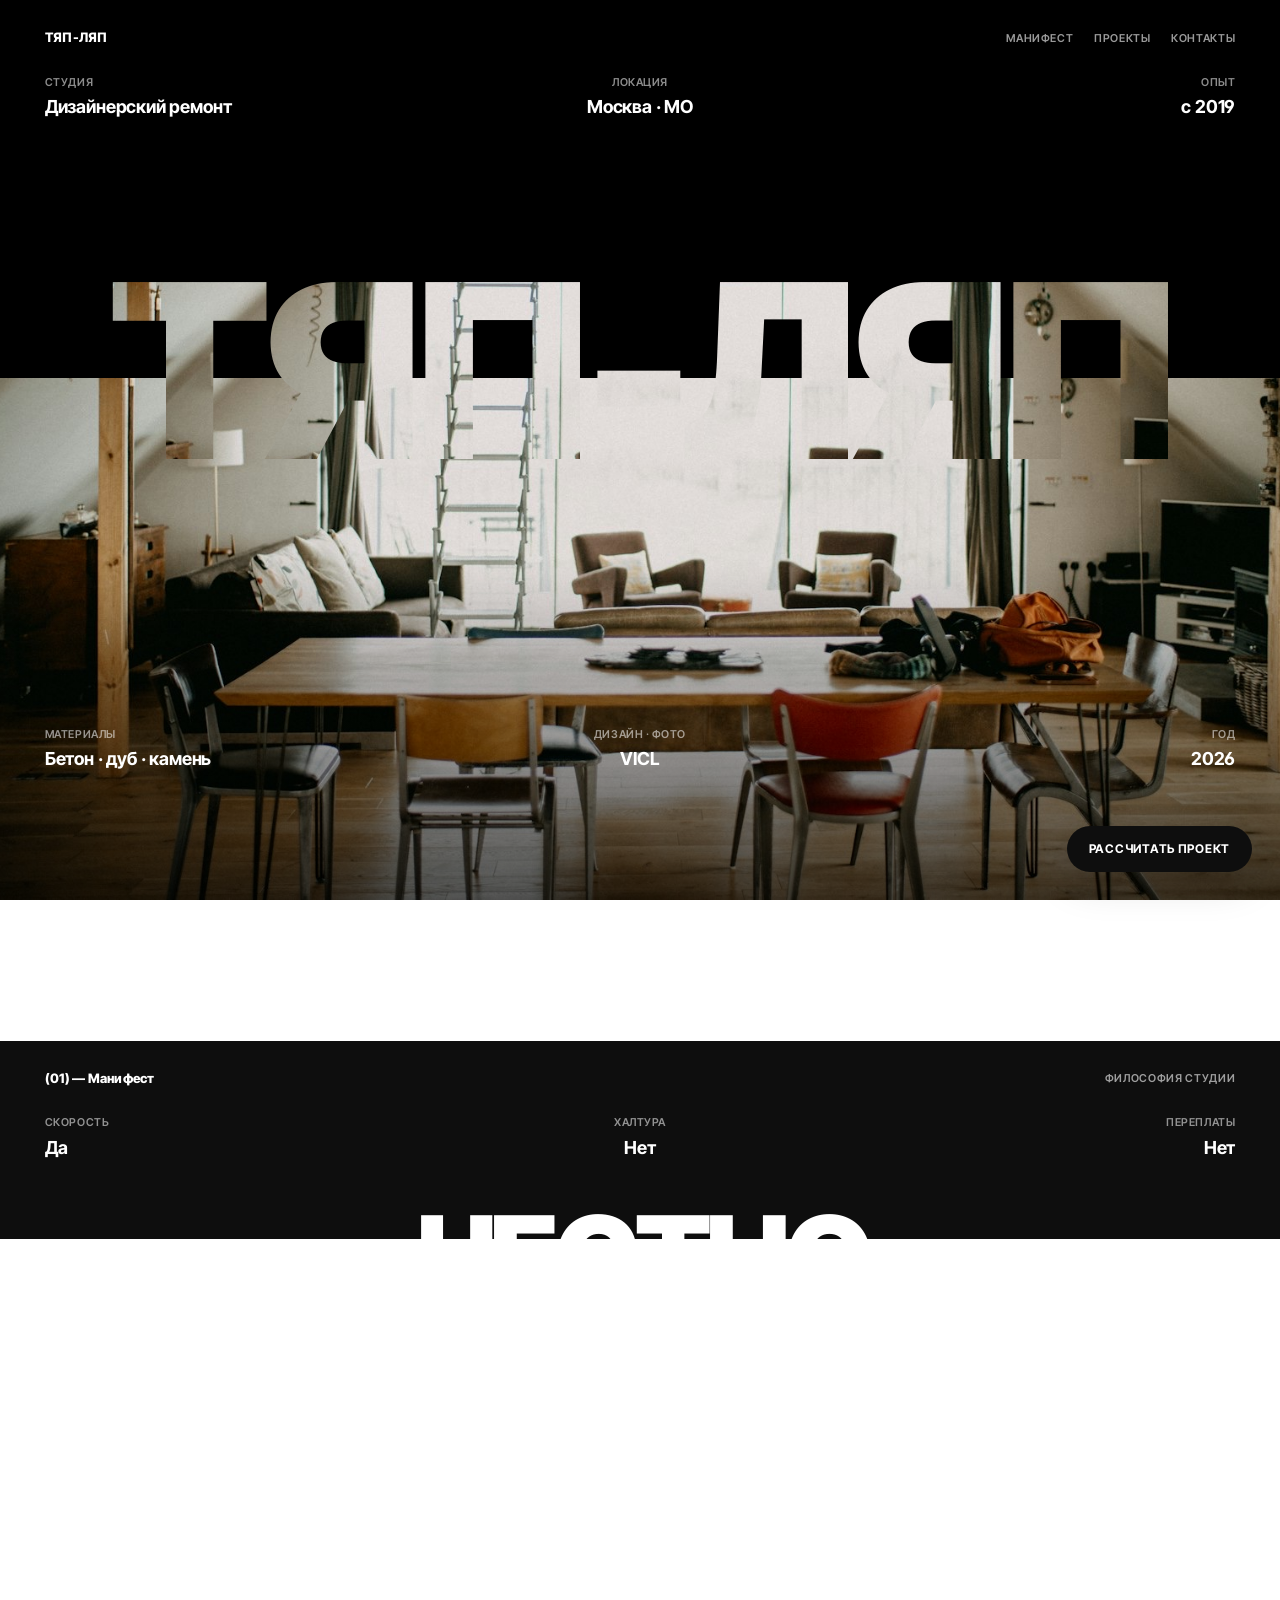
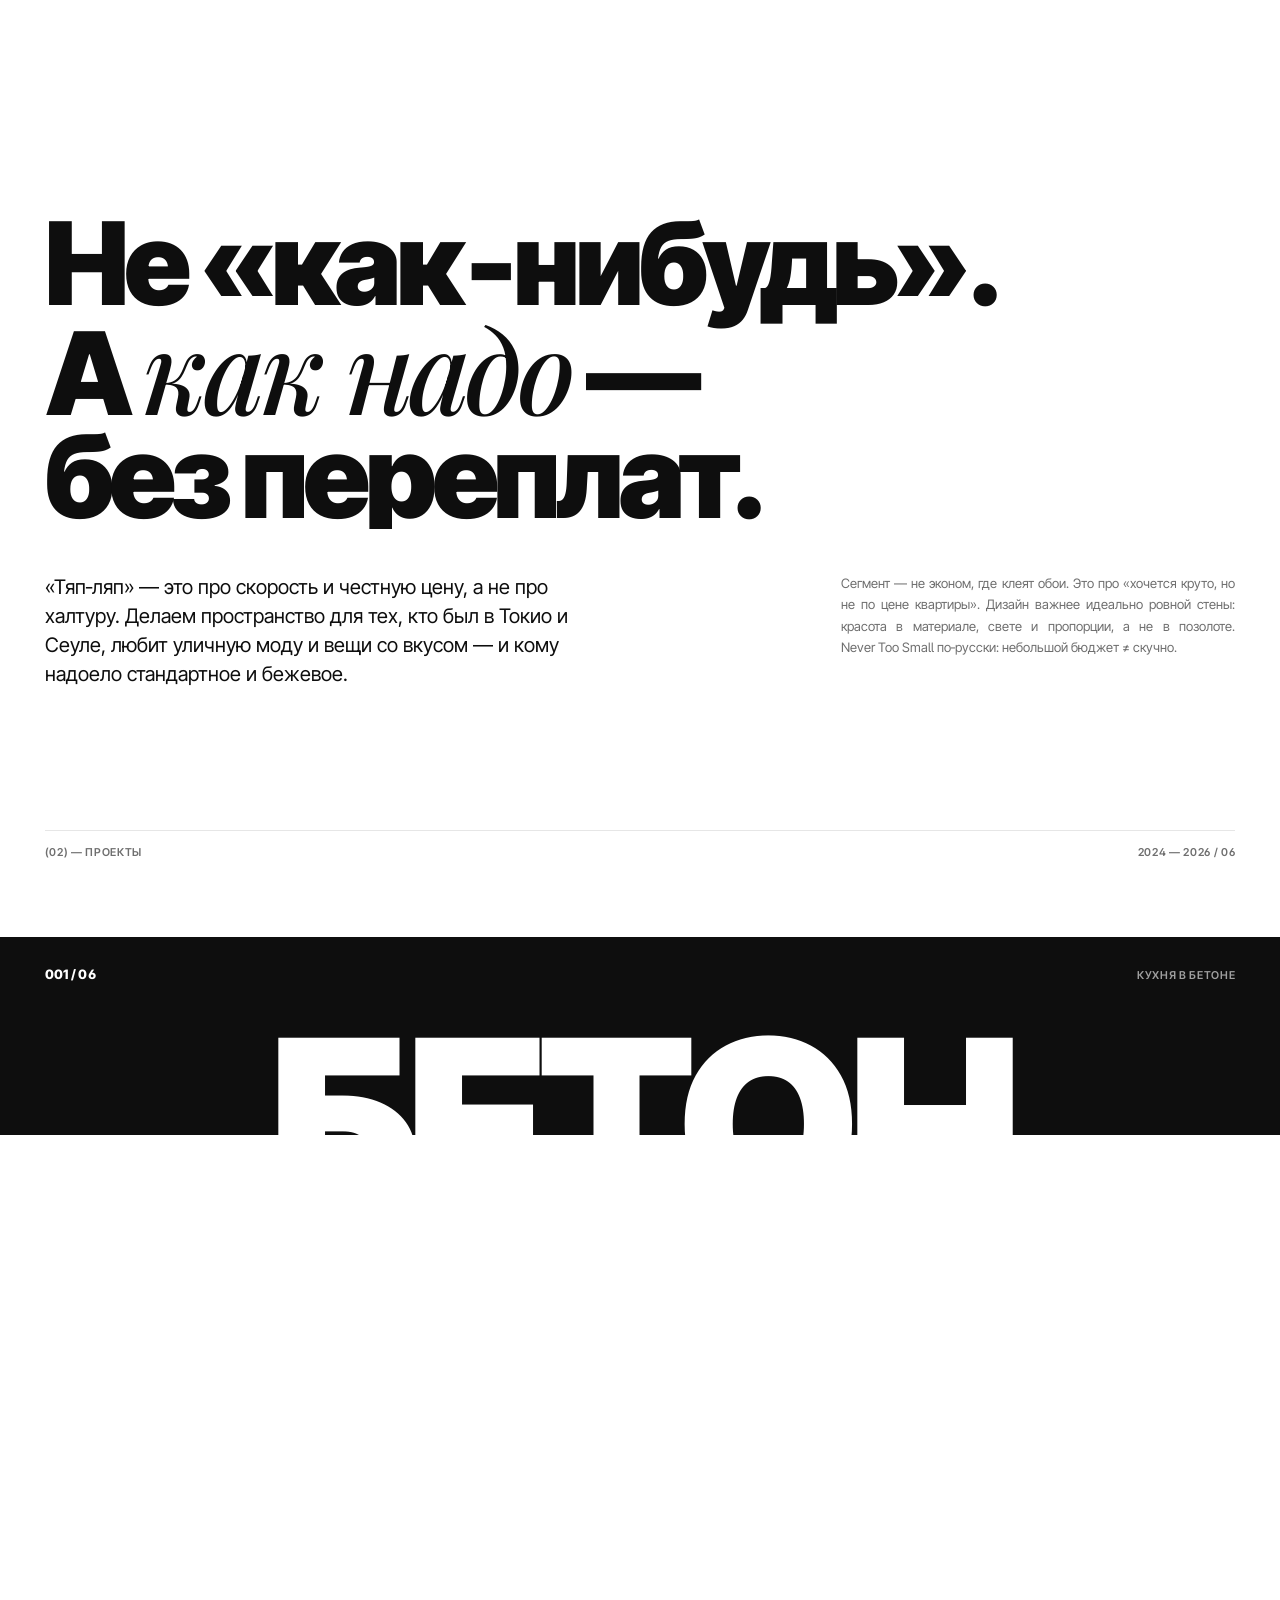
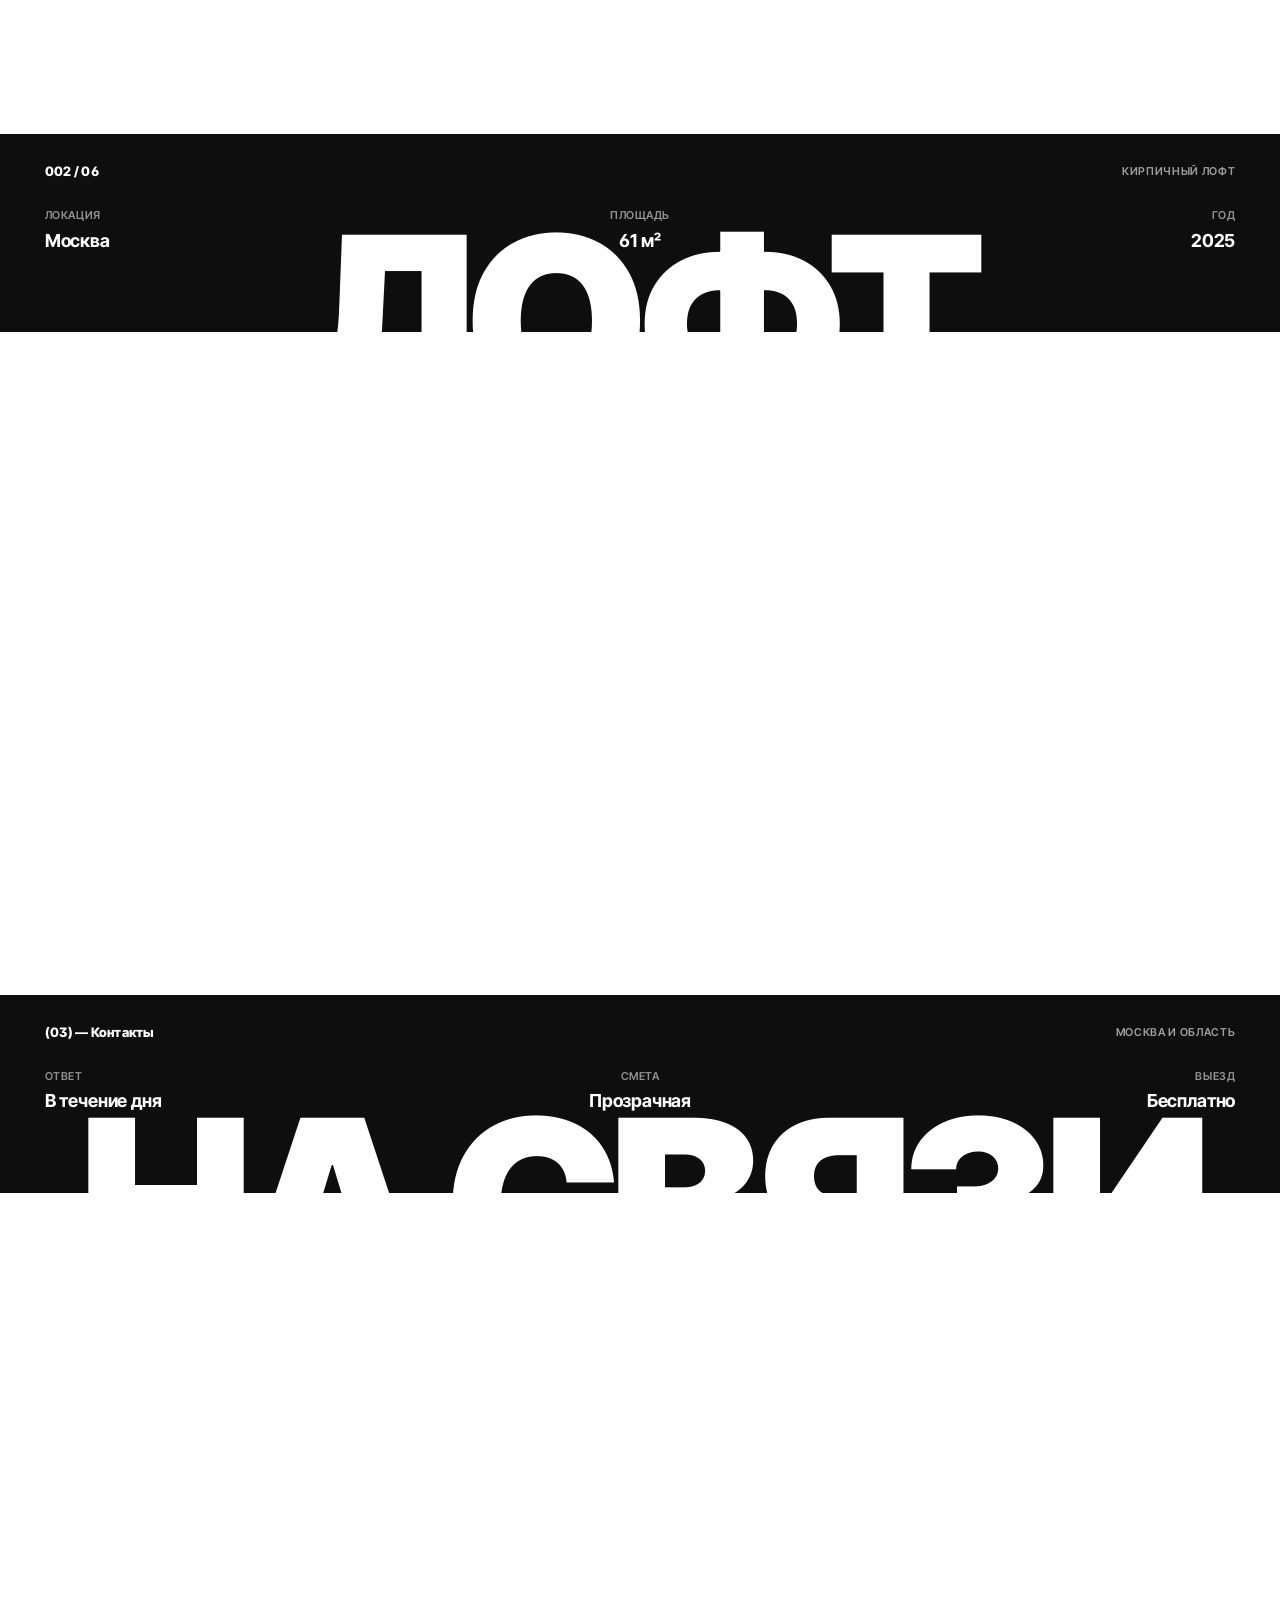
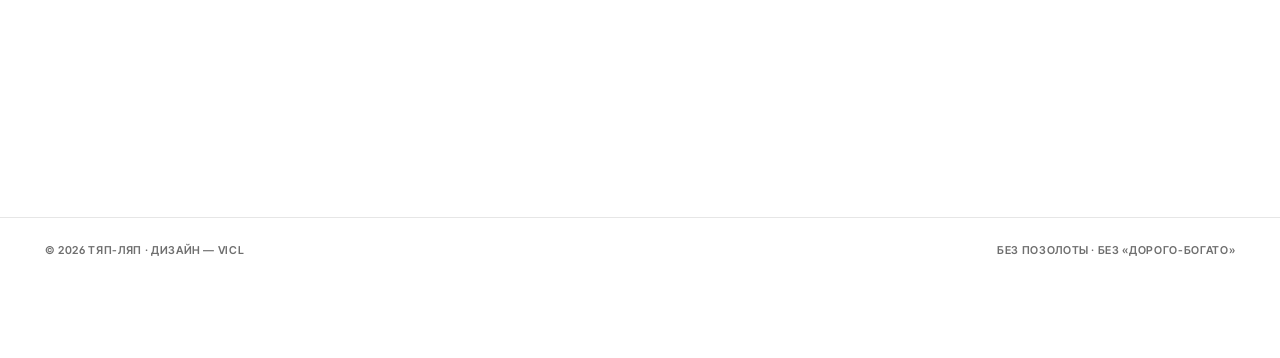
==== commit 7bc81c1e: "concept: hero KNOCKOUT — photo shows THROUGH the giant word - the real 'retro' trick: word is transp" ====
--- a/concept.html
+++ b/concept.html
@@ -51,9 +51,28 @@
       max-width:36ch;color:#fff;font-size:clamp(11px,1.1vw,13px);line-height:1.5;text-align:justify}
 
     /* hero is a full-screen retro-poster seam */
-    .hero.seam{padding-top:0}
-    .hero.seam .seam__photo{height:calc(100svh - var(--panelH));min-height:340px}
-    .hero.seam .seam__meta--bot{padding-bottom:clamp(92px,11vh,120px)} /* clear the persistent CTA */
+    /* HERO — retro KNOCKOUT: photo shows THROUGH the giant word (background-clip:text) */
+    .hero.knock{position:relative;height:100svh;min-height:580px;overflow:hidden;
+      background:#000;--panelH:clamp(220px,42vh,460px)}
+    .kphoto{position:absolute;inset:0;z-index:0}
+    .kphoto img{width:100%;height:100%;object-fit:cover}
+    .kphoto::after{content:"";position:absolute;left:0;right:0;bottom:0;height:38%;
+      background:linear-gradient(transparent,rgba(0,0,0,.6))}
+    .kpanel{position:absolute;top:0;left:0;right:0;height:var(--panelH);background:#000;z-index:1}
+    /* the word is filled with the photo, fixed to the viewport so it lines up with the open photo */
+    .kword{position:absolute;top:var(--panelH);left:0;right:0;transform:translateY(-54%);z-index:2;margin:0;
+      text-align:center;font-weight:900;font-size:clamp(74px,19vw,310px);line-height:.78;
+      letter-spacing:-.05em;text-transform:uppercase;
+      background-image:url("assets/img/hero.jpg");background-size:cover;background-position:center;
+      background-attachment:fixed;-webkit-background-clip:text;background-clip:text;
+      color:transparent;-webkit-text-fill-color:transparent}
+    .kmeta{position:absolute;inset:0;z-index:3;display:flex;flex-direction:column;justify-content:space-between;
+      padding-block:clamp(16px,2.3vw,28px);color:#fff}
+    .kmeta .seam__head b{color:#fff}
+    .kmeta .seam__head,.kmeta .seam__meta{padding-inline:var(--pad)}
+    .ktop{display:flex;flex-direction:column;gap:clamp(14px,2.4vw,26px)}
+    .kbot{padding-bottom:clamp(92px,11vh,120px)} /* clear the persistent CTA */
+    .visually-hidden{position:absolute;width:1px;height:1px;overflow:hidden;clip:rect(0 0 0 0);white-space:nowrap}
 
     /* ===== retro-poster seam: giant word straddling a colour panel → photo ===== */
     .seam{position:relative;--panelH:clamp(220px,40vh,440px);--seam-bg:var(--ink)}
@@ -70,7 +89,7 @@
     .seam__meta>div:nth-child(2){align-items:center;text-align:center}
     .seam__meta>div:last-child{align-items:flex-end;text-align:right}
     .seam__meta .k{font-size:clamp(10px,.85vw,12px);font-weight:600;letter-spacing:.05em;text-transform:uppercase;color:rgba(255,255,255,.55)}
-    .seam__meta .v{font-size:clamp(13px,1.4vw,18px);font-weight:700;letter-spacing:-.01em}
+    .seam__meta .v{font-size:clamp(13px,1.4vw,18px);font-weight:700;letter-spacing:-.01em;color:#fff}
     .seam__word{position:absolute;left:0;right:0;top:var(--panelH);transform:translateY(-56%);
       margin:0;text-align:center;color:#fff;z-index:4;pointer-events:none;
       font-weight:900;font-size:clamp(72px,18.5vw,300px);line-height:.78;letter-spacing:-.045em;text-transform:uppercase}
@@ -130,14 +149,14 @@
       transition-delay:calc(var(--i,0)*.07s);will-change:opacity,transform}
     html.anim-ready :is(.shot,.seam__photo){clip-path:inset(0 0 100% 0);
       transition:clip-path 1.05s var(--ease);transition-delay:calc(var(--i,0)*.07s);will-change:clip-path}
-    html.anim-ready .seam__word{opacity:0;transition:opacity 1s var(--ease);transition-delay:.12s;will-change:opacity} /* opacity only — keeps straddle transform */
-    html.anim-ready .seam__word.in{opacity:1;will-change:auto}
+    html.anim-ready :is(.seam__word,.kword){opacity:0;transition:opacity 1s var(--ease);transition-delay:.12s;will-change:opacity} /* opacity only — keeps straddle transform */
+    html.anim-ready :is(.seam__word,.kword).in{opacity:1;will-change:auto}
     html.anim-ready :is(.meta3,.display,h2:not(.seam__word),.addr,.marks,.say__grid,.proj__sub,.contact__grid,.seam__meta,.shot,.seam__photo).in{
       opacity:1;transform:none;clip-path:inset(0 0 0 0);will-change:auto}
     @media(prefers-reduced-motion:reduce){
       html.anim-ready :is(.meta3,.display,h2:not(.seam__word),.addr,.marks,.say__grid,.proj__sub,.contact__grid,.seam__meta,.shot,.seam__photo){
         opacity:1!important;transform:none!important;clip-path:none!important;transition:none!important}
-      html.anim-ready .seam__word{opacity:1!important;transition:none!important}
+      html.anim-ready :is(.seam__word,.kword){opacity:1!important;transition:none!important}
     }
 
     .cta{position:fixed;right:clamp(14px,2.4vw,28px);bottom:clamp(14px,2.4vw,28px);z-index:80;
@@ -164,25 +183,26 @@
 </head>
 <body>
 
-  <!-- ============ HERO (retro-poster seam: word straddles panel → photo) ============ -->
-  <section class="hero seam">
-    <div class="seam__panel">
-      <div class="seam__head">
-        <b>ТЯП-ЛЯП</b>
-        <nav aria-label="Меню"><a class="lab" href="#manifest">Манифест</a><a class="lab" href="#work">Проекты</a><a class="lab" href="#contact">Контакты</a></nav>
-      </div>
-      <div class="seam__meta seam__meta--top">
-        <div><span class="k">Студия</span><span class="v">Дизайнерский ремонт</span></div>
-        <div><span class="k">Локация</span><span class="v">Москва · МО</span></div>
-        <div><span class="k">Опыт</span><span class="v">с&nbsp;2019</span></div>
-      </div>
-    </div>
-
-    <h1 class="seam__word">ТЯП-ЛЯП</h1>
-
-    <div class="seam__photo">
-      <img src="assets/img/hero.jpg" alt="Дизайнерский ремонт под ключ — интерьер" loading="eager" decoding="async" />
-      <div class="seam__meta seam__meta--bot">
+  <!-- ============ HERO (retro KNOCKOUT: photo shows THROUGH the giant word) ============ -->
+  <section class="hero knock">
+    <div class="kphoto"><img src="assets/img/hero.jpg" alt="Дизайнерский ремонт под ключ — интерьер" loading="eager" decoding="async" /></div>
+
+    <div class="kpanel" aria-hidden="true"></div>
+    <h1 class="kword">ТЯП-ЛЯП</h1>
+
+    <div class="kmeta">
+      <div class="ktop">
+        <div class="seam__head">
+          <b>ТЯП-ЛЯП</b>
+          <nav aria-label="Меню"><a class="lab" href="#manifest">Манифест</a><a class="lab" href="#work">Проекты</a><a class="lab" href="#contact">Контакты</a></nav>
+        </div>
+        <div class="seam__meta seam__meta--top">
+          <div><span class="k">Студия</span><span class="v">Дизайнерский ремонт</span></div>
+          <div><span class="k">Локация</span><span class="v">Москва · МО</span></div>
+          <div><span class="k">Опыт</span><span class="v">с&nbsp;2019</span></div>
+        </div>
+      </div>
+      <div class="seam__meta seam__meta--bot kbot">
         <div><span class="k">Материалы</span><span class="v">Бетон · дуб · камень</span></div>
         <div><span class="k">Дизайн · фото</span><span class="v">VICL</span></div>
         <div><span class="k">Год</span><span class="v">2026</span></div>
@@ -300,7 +320,7 @@
     var root=document.documentElement;
     if(!root.classList.contains('anim-ready')) return;       // animations disabled → content already visible
     try{
-      var sel='.meta3,.display,h2,.addr,.marks,.say__grid,.proj__sub,.contact__grid,.shot,.seam__meta,.seam__word,.seam__photo';
+      var sel='.meta3,.display,h2,.addr,.marks,.say__grid,.proj__sub,.contact__grid,.shot,.seam__meta,.seam__word,.seam__photo,.kword';
       var els=[].slice.call(document.querySelectorAll(sel));
       if(!els.length){ root.classList.remove('anim-ready'); return; }
       els.forEach(function(el){                               // per-block stagger index
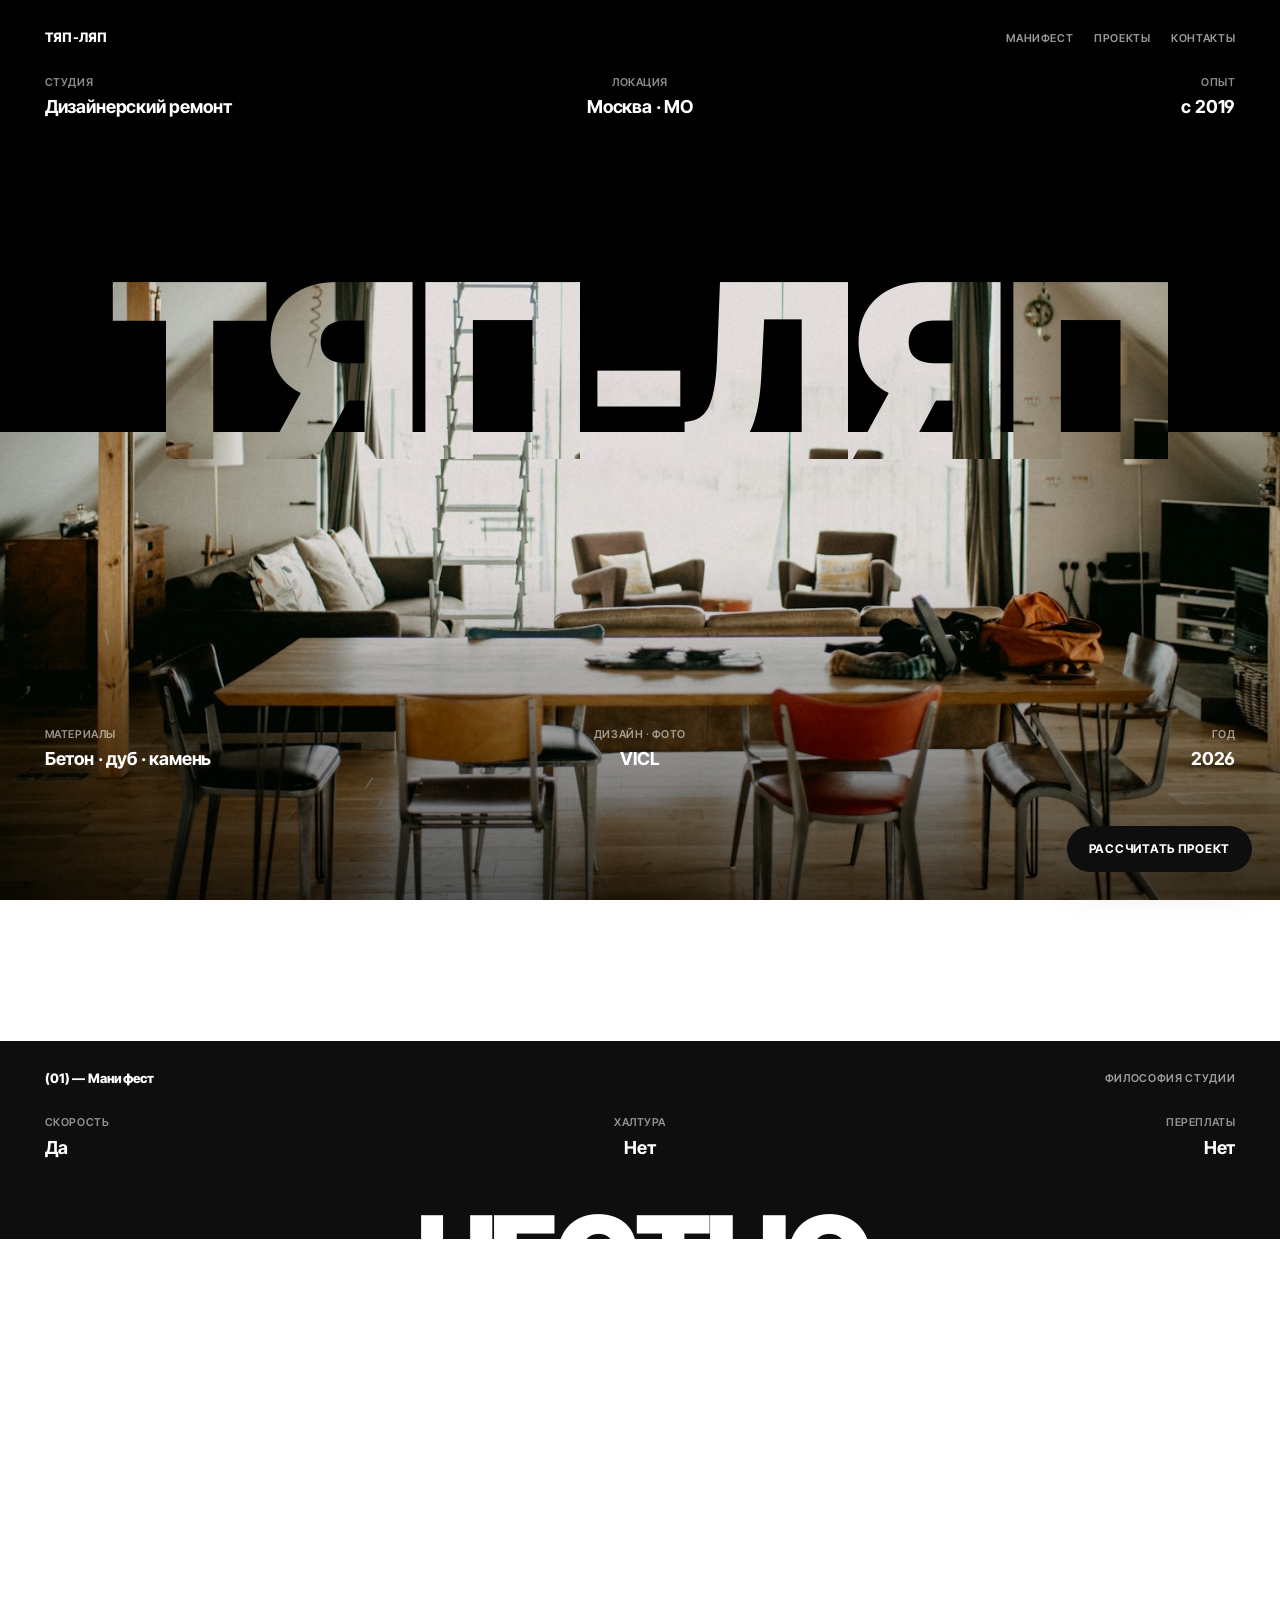
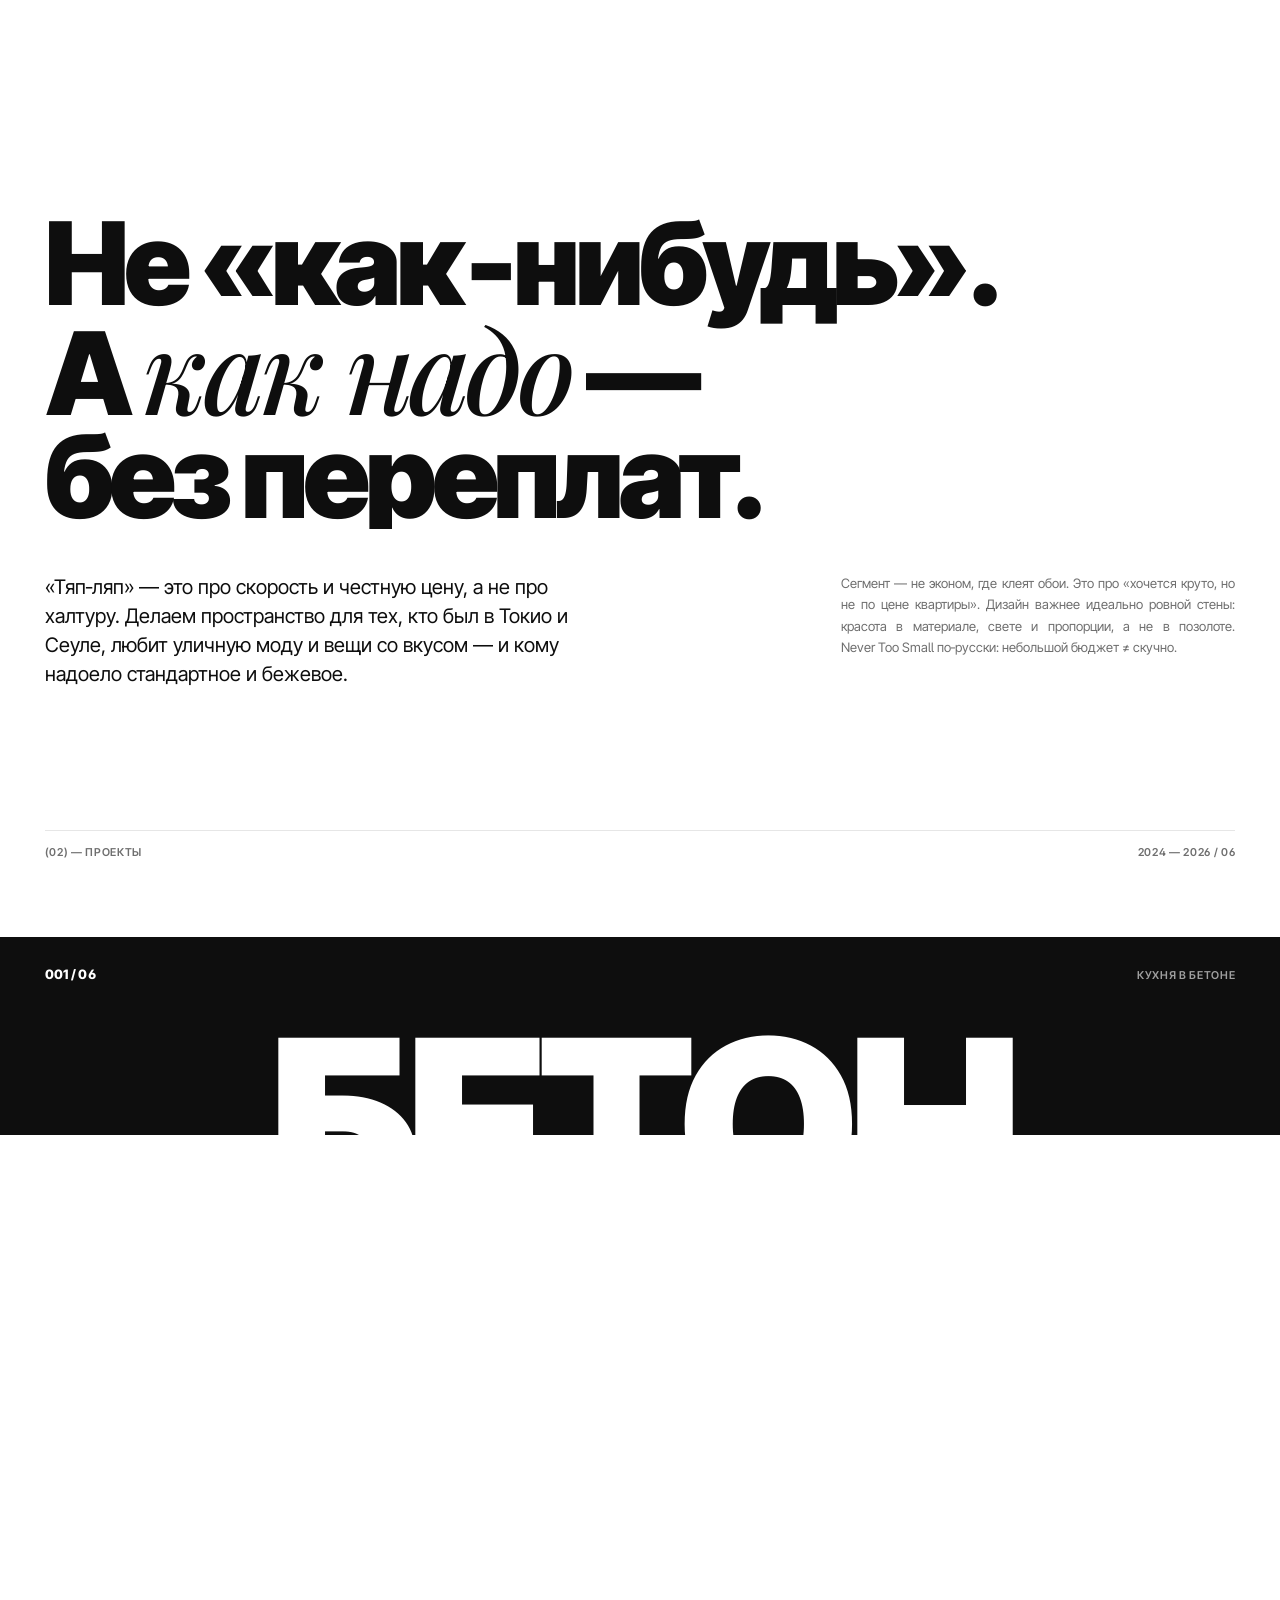
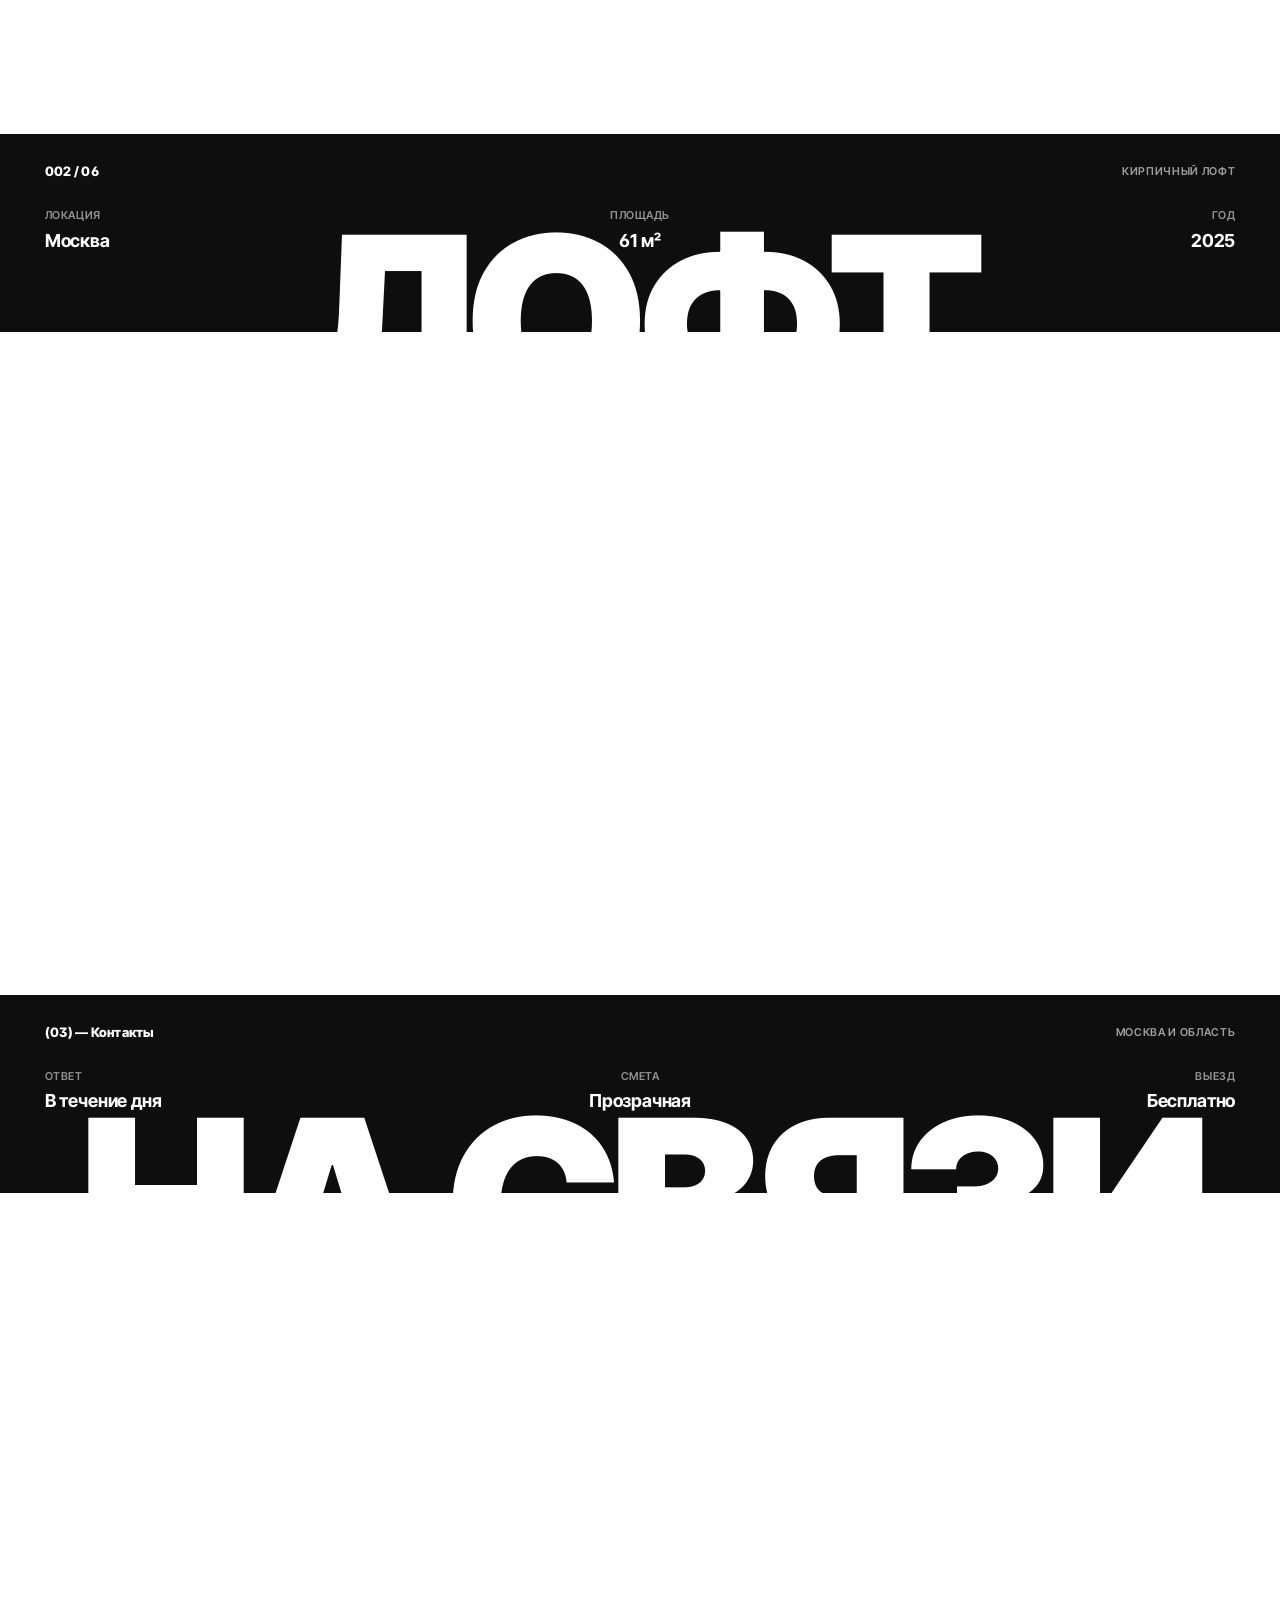
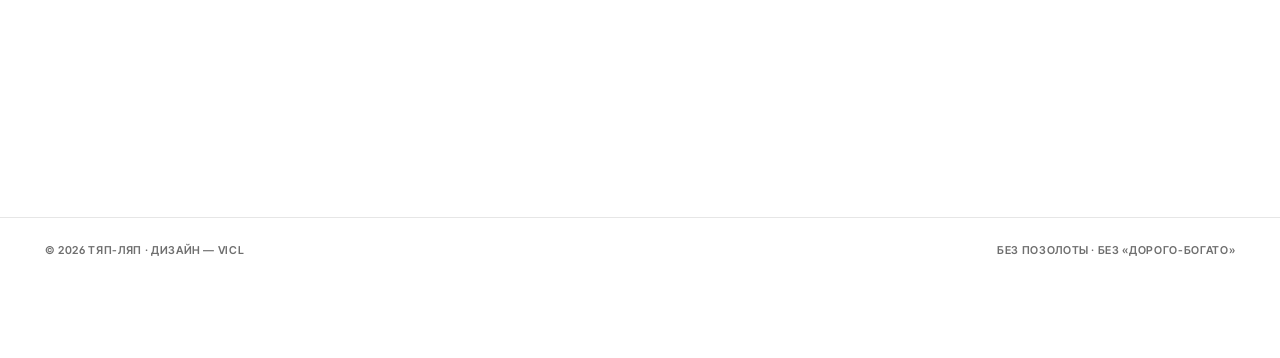
==== commit e5a272a2: "concept: raise hero word so it stays readable (mostly on the panel, slight dip) - was straddling 54/" ====
--- a/concept.html
+++ b/concept.html
@@ -53,14 +53,14 @@
     /* hero is a full-screen retro-poster seam */
     /* HERO — retro KNOCKOUT: photo shows THROUGH the giant word (background-clip:text) */
     .hero.knock{position:relative;height:100svh;min-height:580px;overflow:hidden;
-      background:#000;--panelH:clamp(220px,42vh,460px)}
+      background:#000;--panelH:clamp(250px,48vh,520px)}
     .kphoto{position:absolute;inset:0;z-index:0}
     .kphoto img{width:100%;height:100%;object-fit:cover}
     .kphoto::after{content:"";position:absolute;left:0;right:0;bottom:0;height:38%;
       background:linear-gradient(transparent,rgba(0,0,0,.6))}
     .kpanel{position:absolute;top:0;left:0;right:0;height:var(--panelH);background:#000;z-index:1}
     /* the word is filled with the photo, fixed to the viewport so it lines up with the open photo */
-    .kword{position:absolute;top:var(--panelH);left:0;right:0;transform:translateY(-54%);z-index:2;margin:0;
+    .kword{position:absolute;top:var(--panelH);left:0;right:0;transform:translateY(-82%);z-index:2;margin:0;
       text-align:center;font-weight:900;font-size:clamp(74px,19vw,310px);line-height:.78;
       letter-spacing:-.05em;text-transform:uppercase;
       background-image:url("assets/img/hero.jpg");background-size:cover;background-position:center;
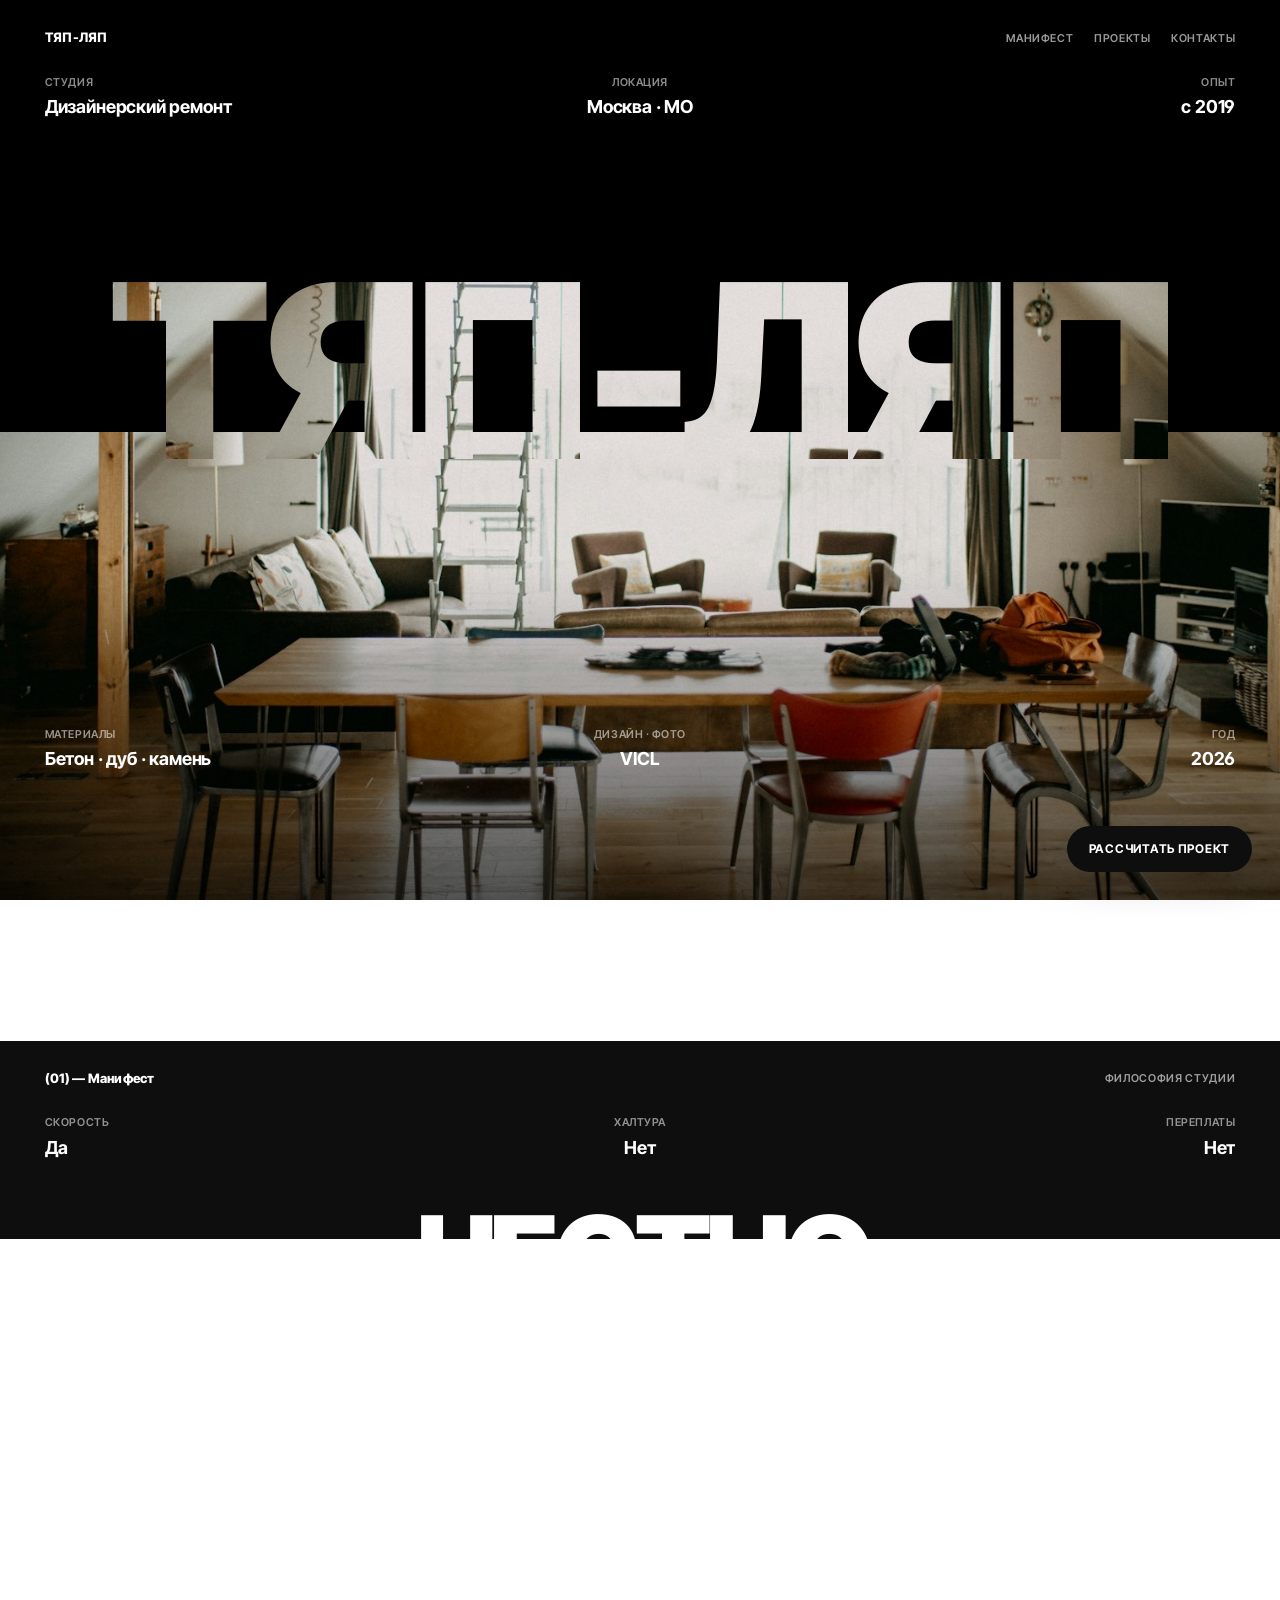
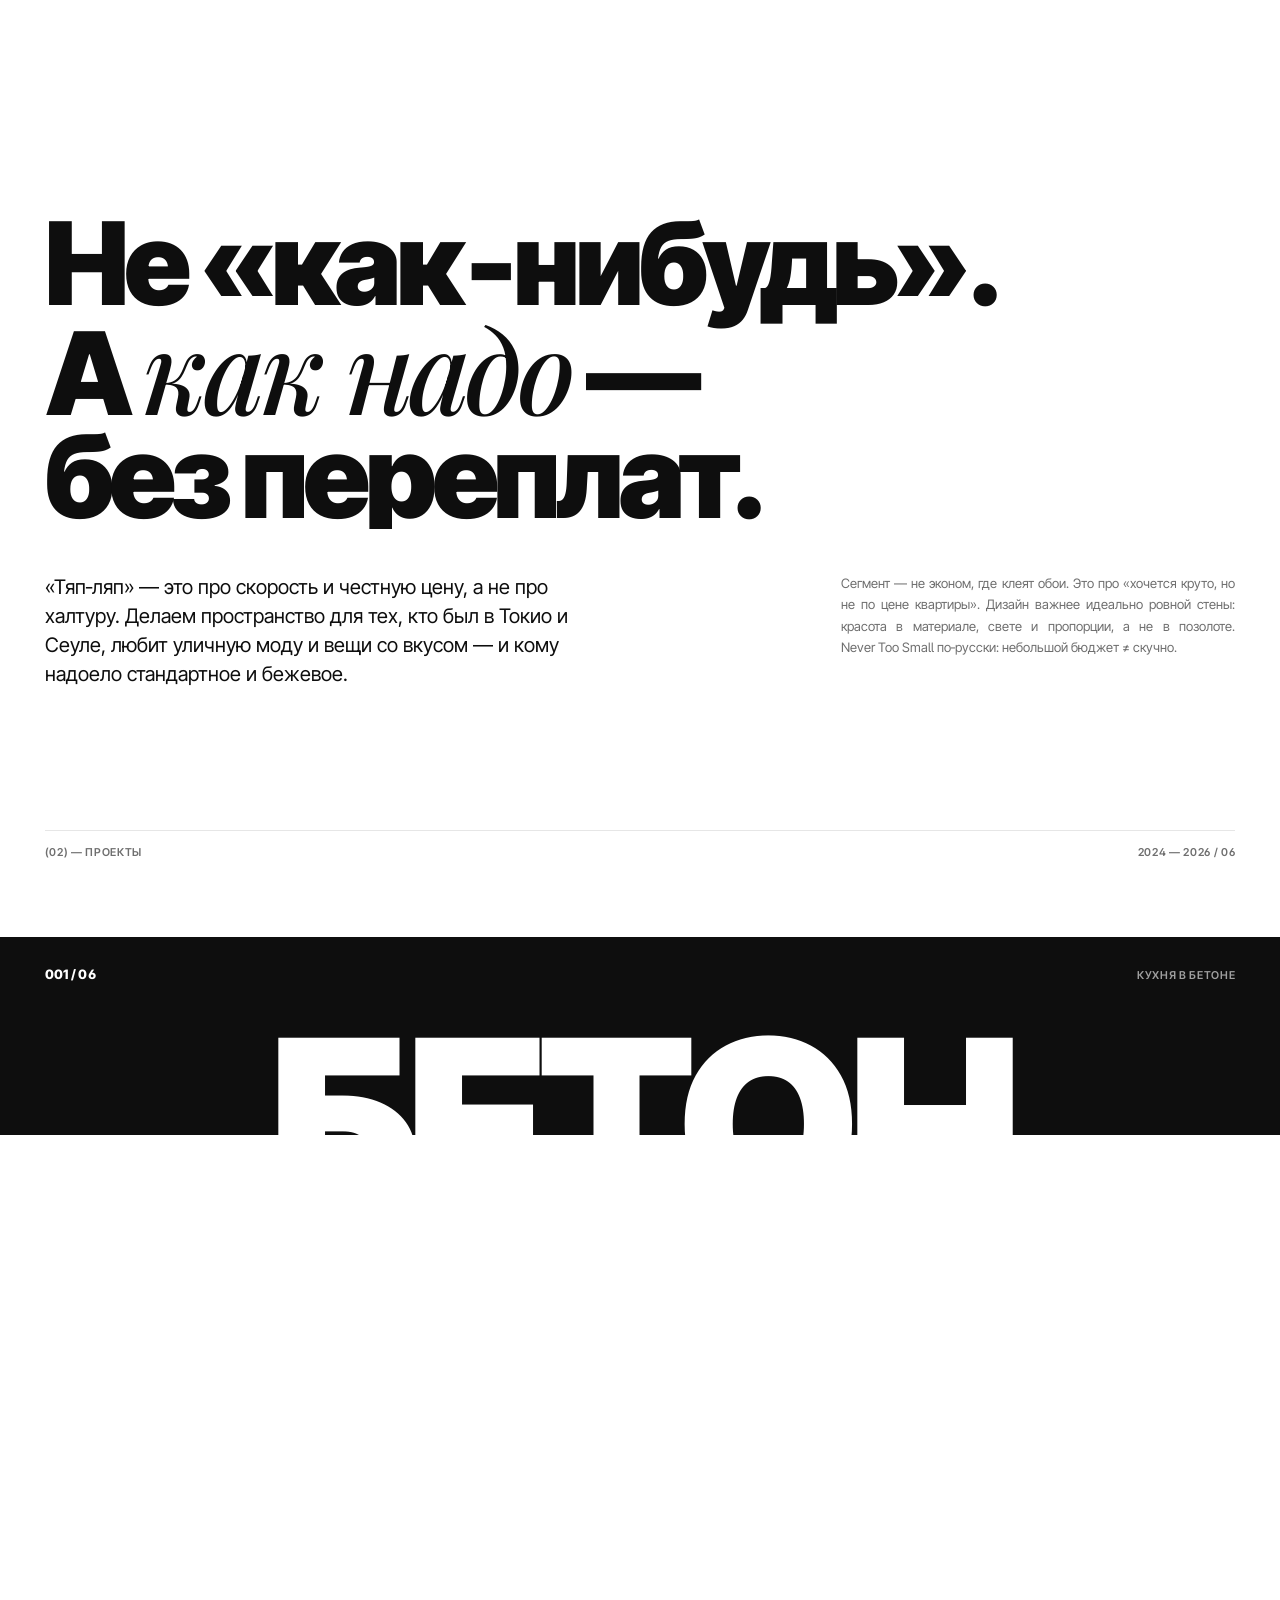
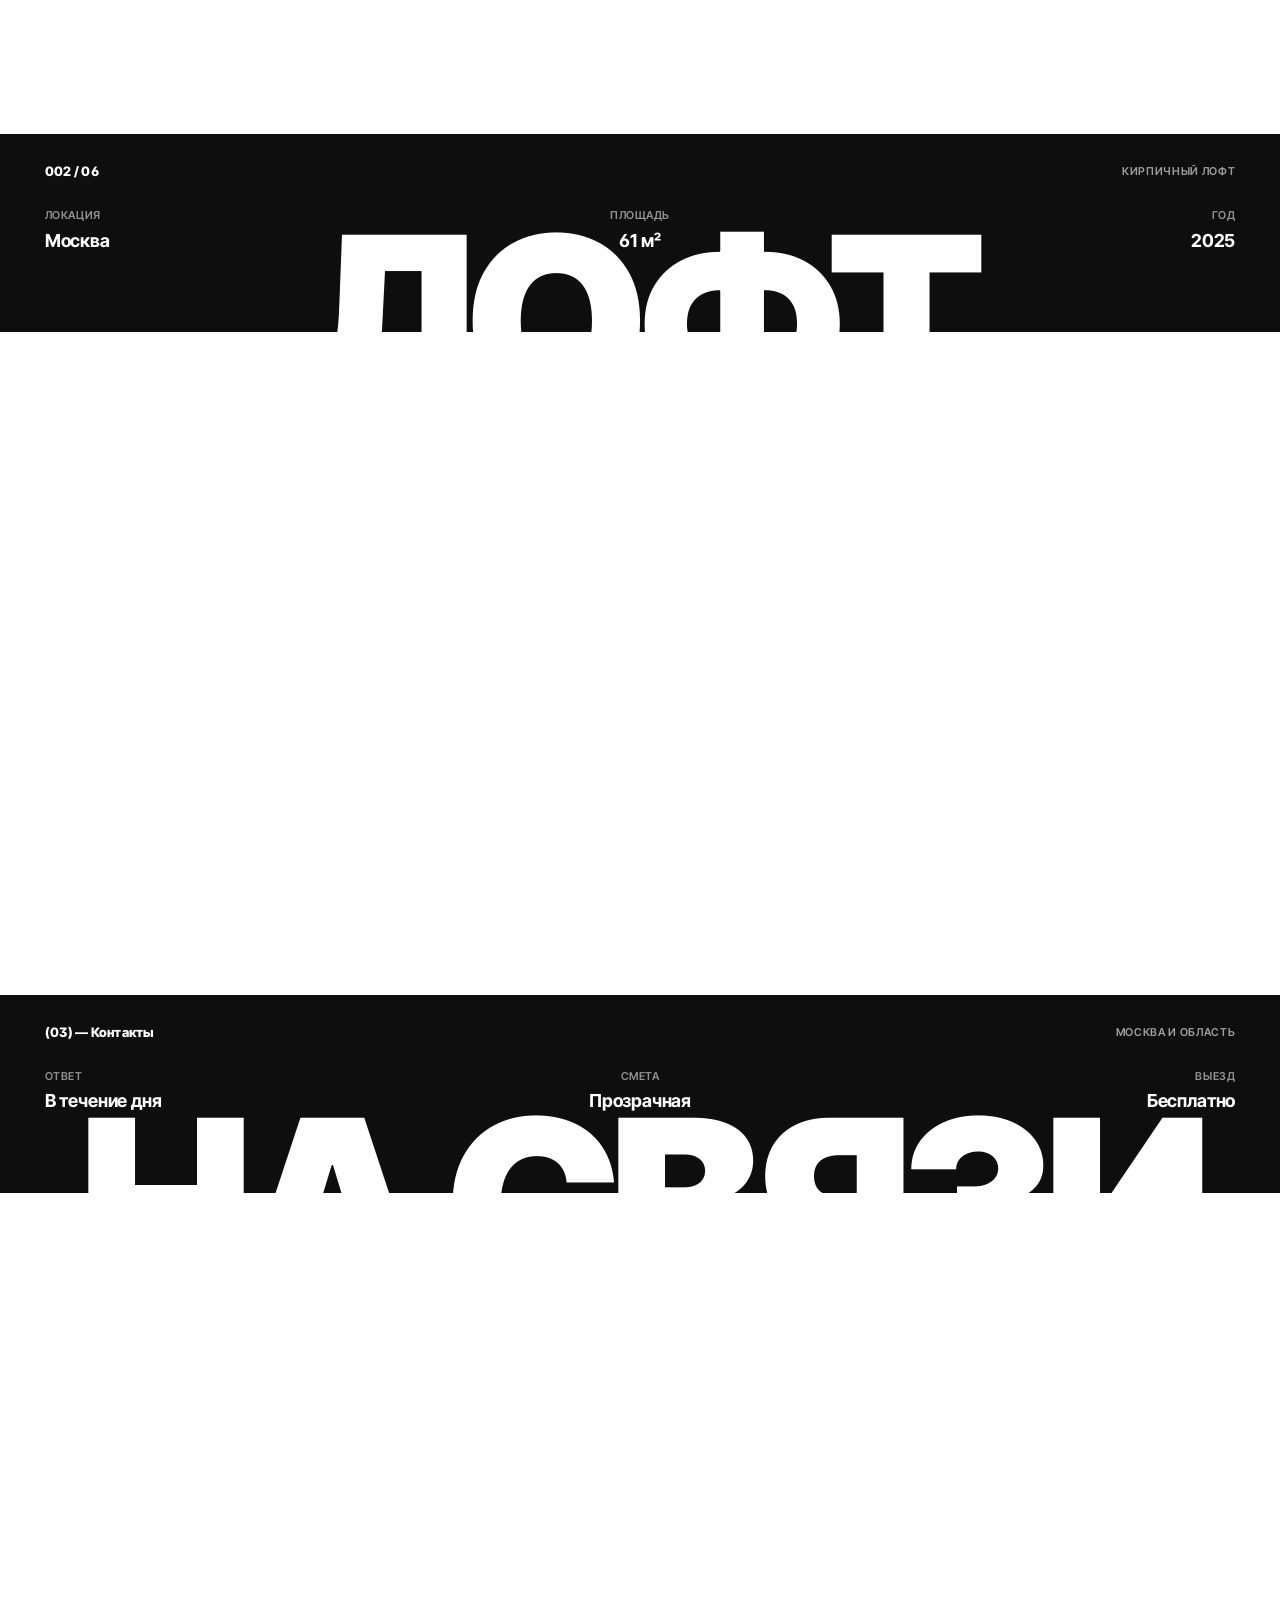
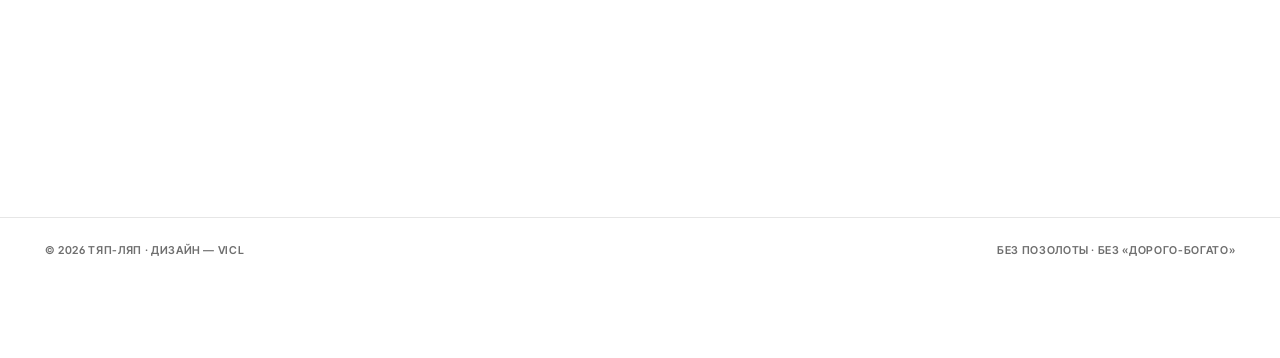
==== commit e96a348a: "concept: fix hero photo mismatch — one shared fixed background - was: open photo via object-fit + le" ====
--- a/concept.html
+++ b/concept.html
@@ -54,8 +54,8 @@
     /* HERO — retro KNOCKOUT: photo shows THROUGH the giant word (background-clip:text) */
     .hero.knock{position:relative;height:100svh;min-height:580px;overflow:hidden;
       background:#000;--panelH:clamp(250px,48vh,520px)}
-    .kphoto{position:absolute;inset:0;z-index:0}
-    .kphoto img{width:100%;height:100%;object-fit:cover}
+    /* photo as a fixed cover background — same as the word fill below, so they match exactly */
+    .kphoto{position:absolute;inset:0;z-index:0;background:url("assets/img/hero.jpg") center center/cover fixed}
     .kphoto::after{content:"";position:absolute;left:0;right:0;bottom:0;height:38%;
       background:linear-gradient(transparent,rgba(0,0,0,.6))}
     .kpanel{position:absolute;top:0;left:0;right:0;height:var(--panelH);background:#000;z-index:1}
@@ -185,7 +185,7 @@
 
   <!-- ============ HERO (retro KNOCKOUT: photo shows THROUGH the giant word) ============ -->
   <section class="hero knock">
-    <div class="kphoto"><img src="assets/img/hero.jpg" alt="Дизайнерский ремонт под ключ — интерьер" loading="eager" decoding="async" /></div>
+    <div class="kphoto" role="img" aria-label="Дизайнерский ремонт под ключ — интерьер"></div>
 
     <div class="kpanel" aria-hidden="true"></div>
     <h1 class="kword">ТЯП-ЛЯП</h1>
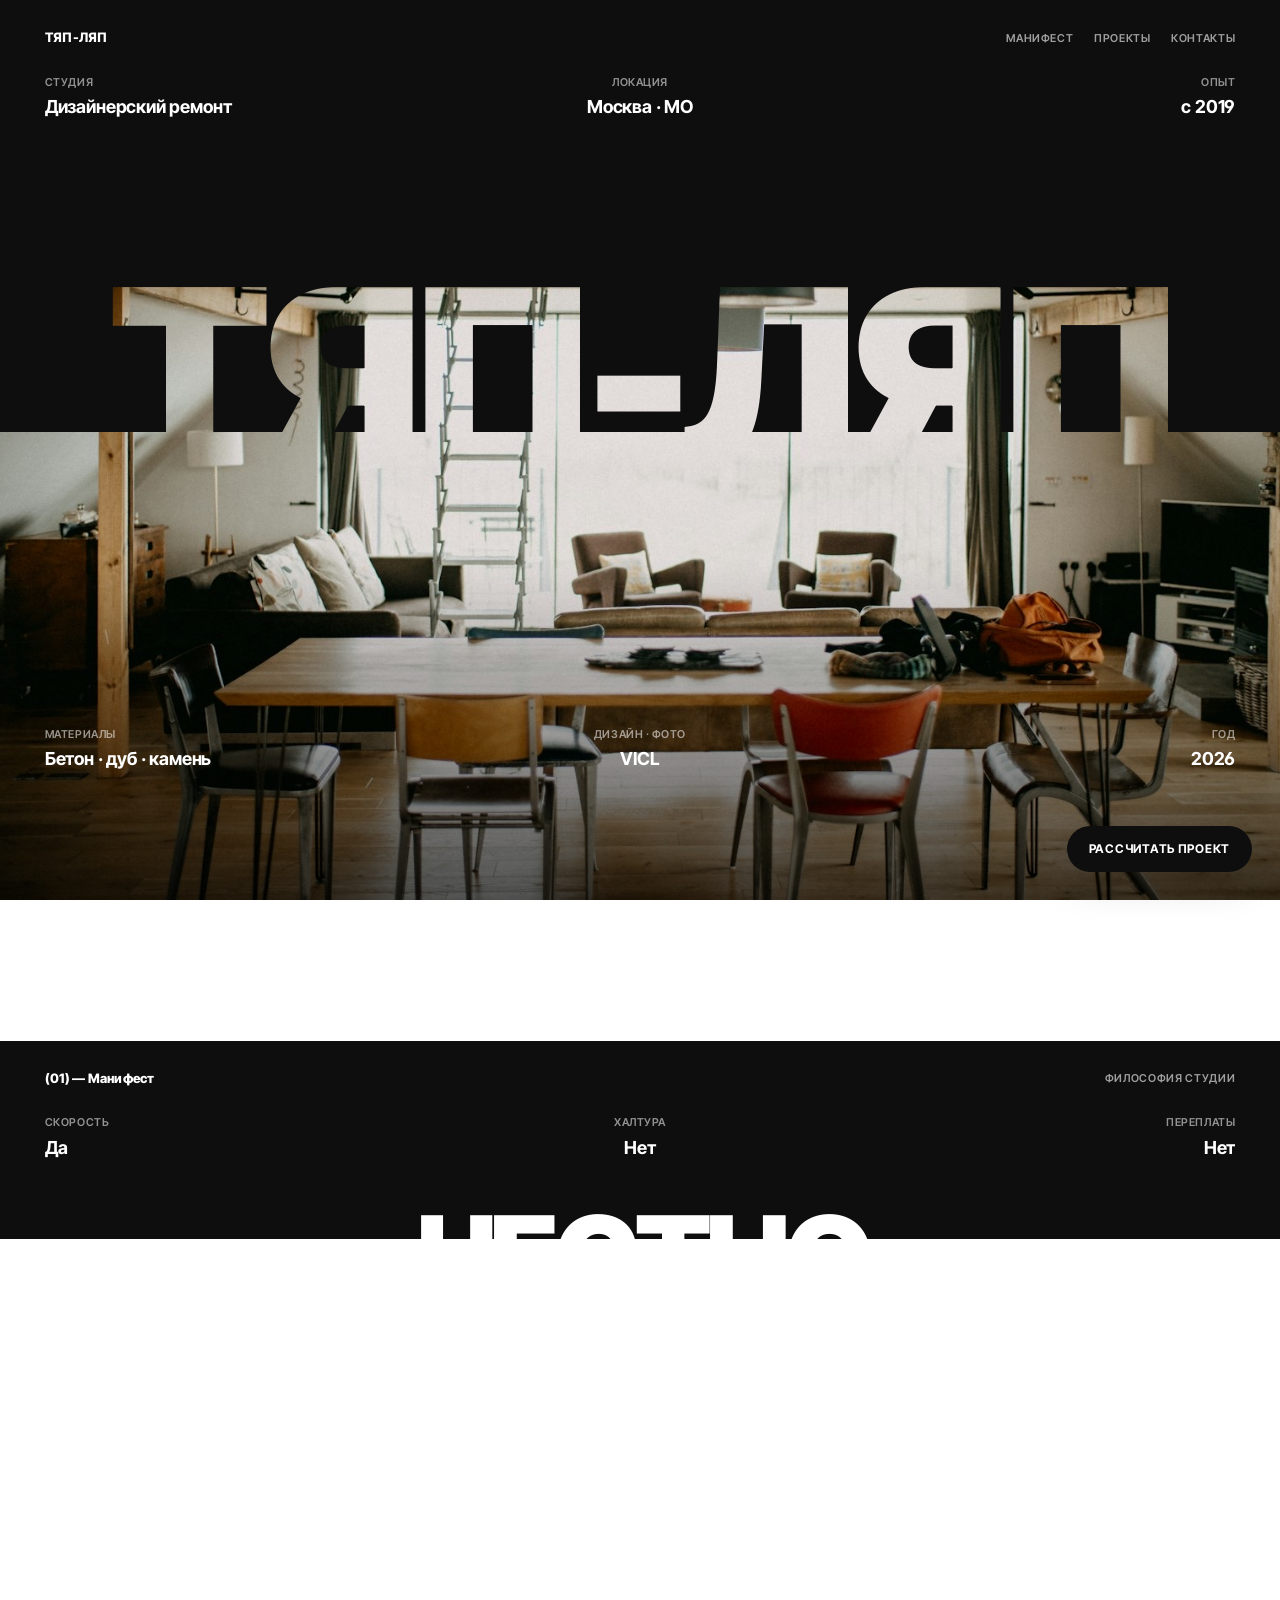
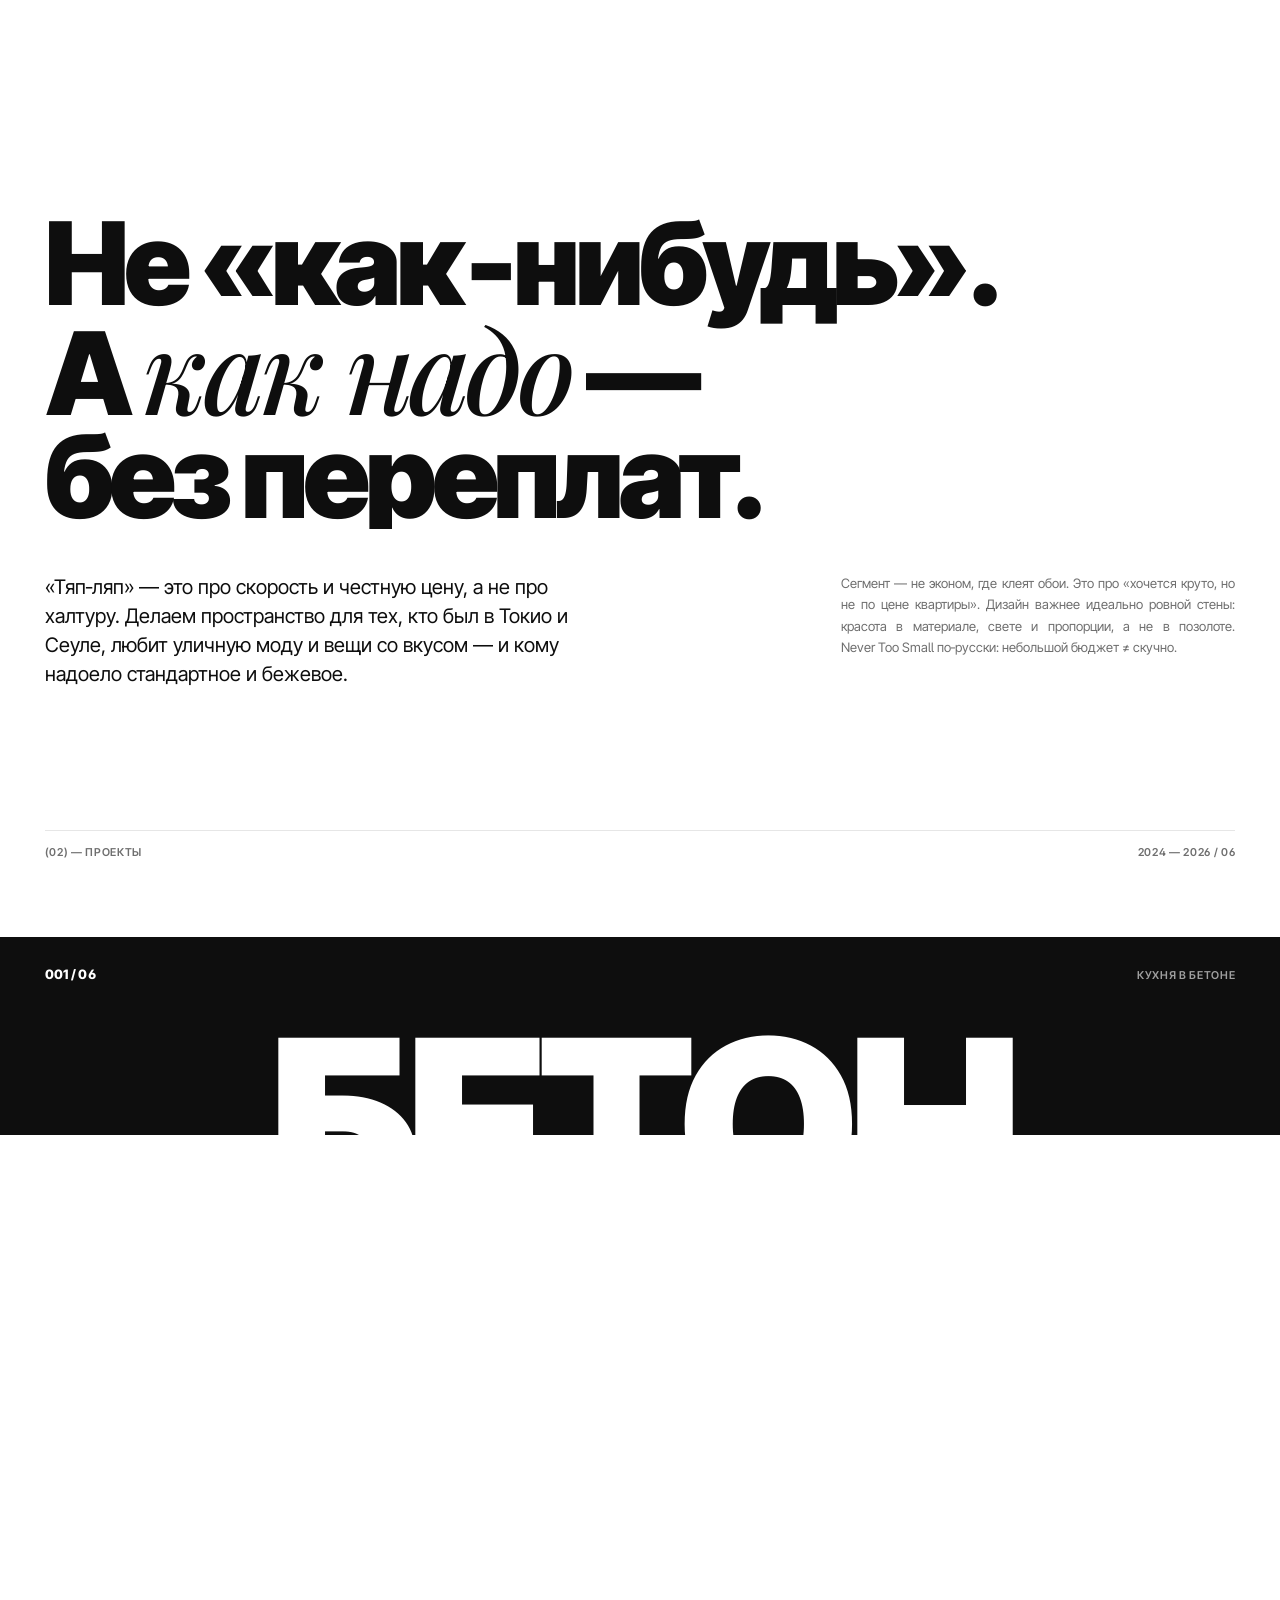
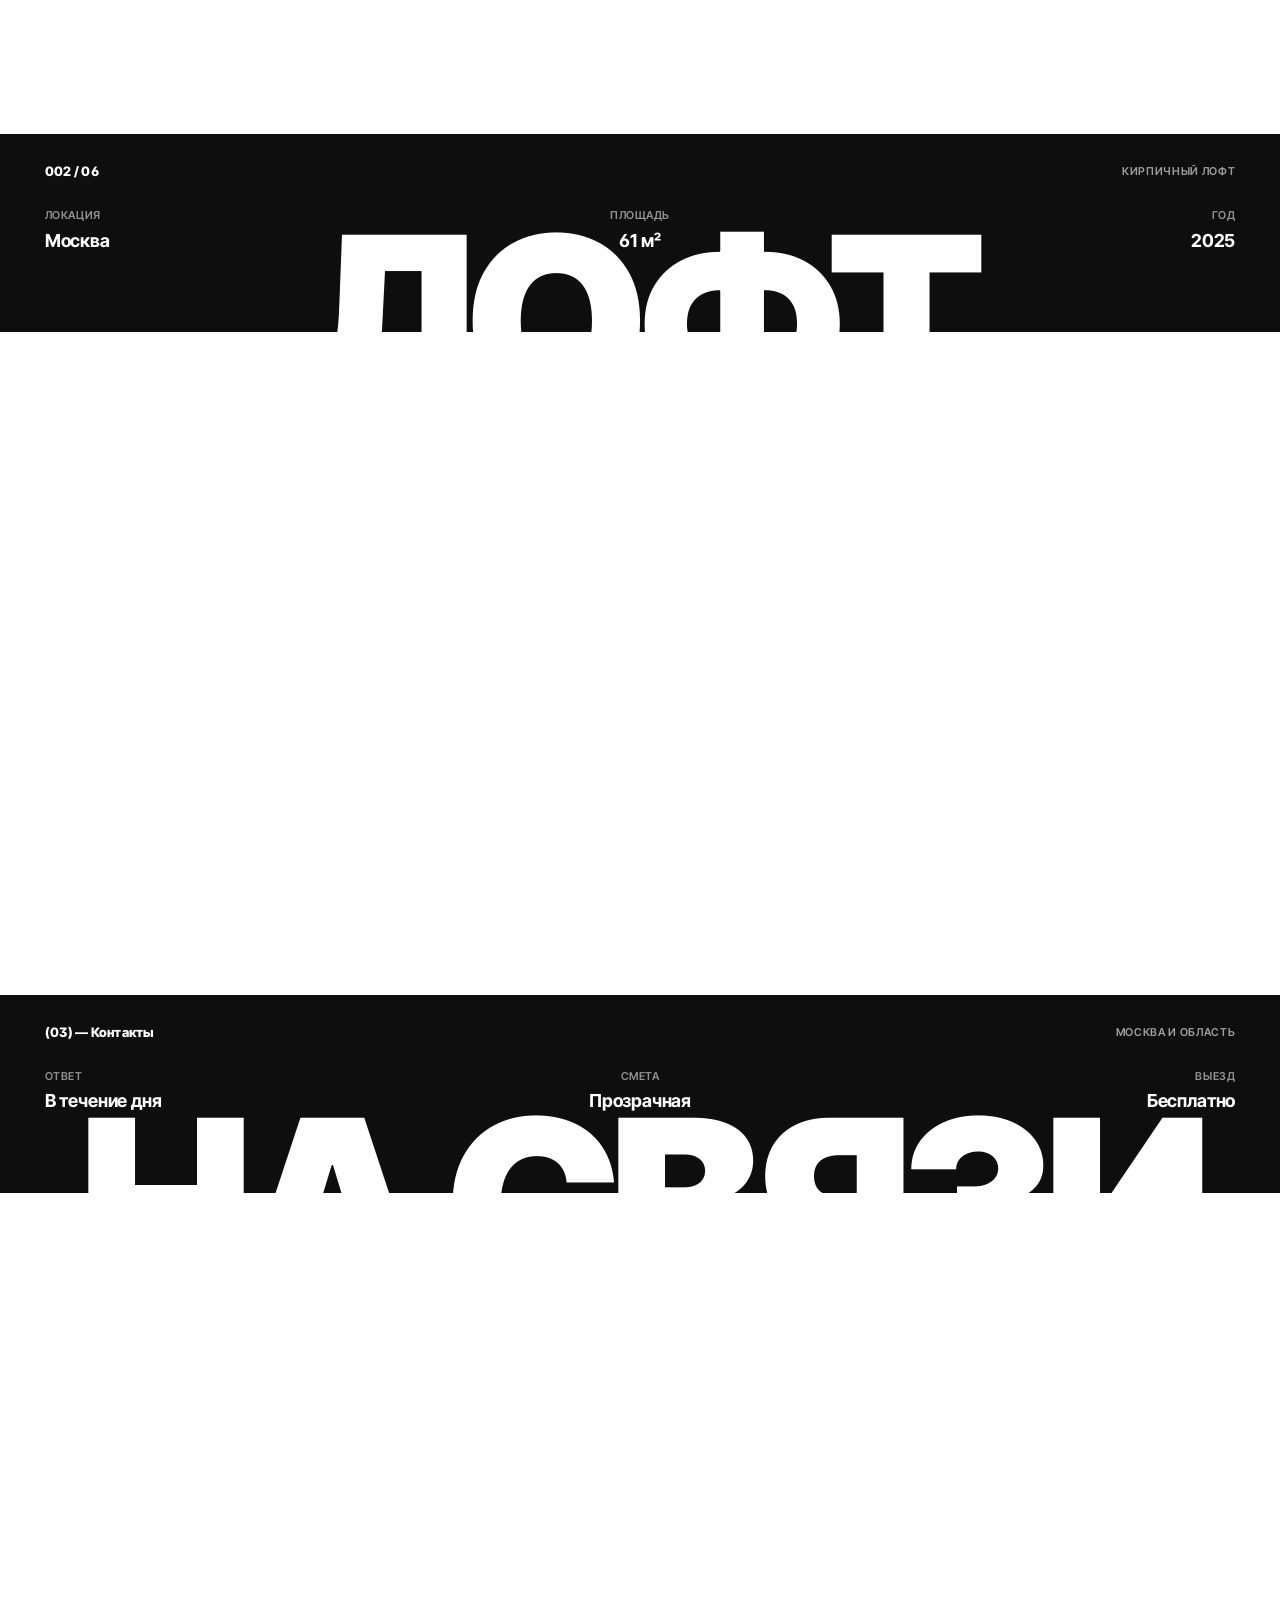
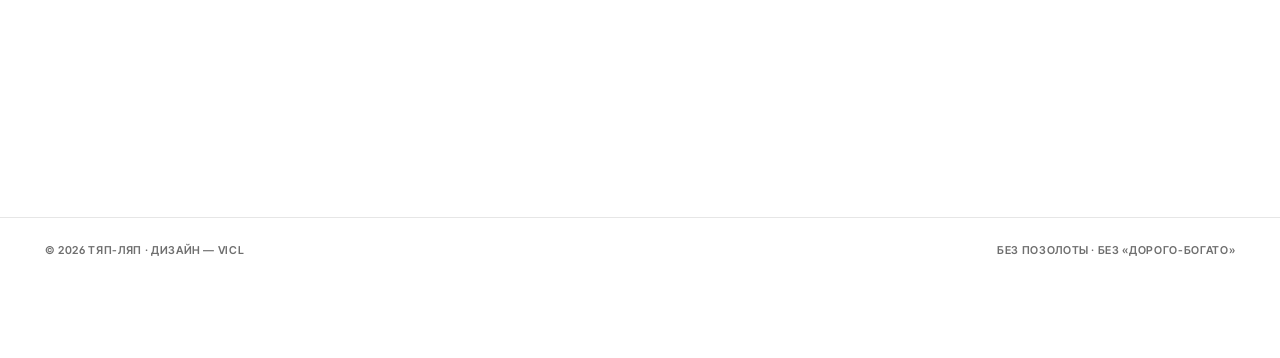
==== commit 7b433036: "concept: hero knockout via SVG mask over a single photo (no mismatch) - background-clip:text + attac" ====
--- a/concept.html
+++ b/concept.html
@@ -51,21 +51,17 @@
       max-width:36ch;color:#fff;font-size:clamp(11px,1.1vw,13px);line-height:1.5;text-align:justify}
 
     /* hero is a full-screen retro-poster seam */
-    /* HERO — retro KNOCKOUT: photo shows THROUGH the giant word (background-clip:text) */
+    /* HERO — retro KNOCKOUT (SVG mask): the word is a HOLE in the black panel,
+       revealing the ONE photo behind it → no second image, no mismatch, no fixed bg */
     .hero.knock{position:relative;height:100svh;min-height:580px;overflow:hidden;
       background:#000;--panelH:clamp(250px,48vh,520px)}
-    /* photo as a fixed cover background — same as the word fill below, so they match exactly */
-    .kphoto{position:absolute;inset:0;z-index:0;background:url("assets/img/hero.jpg") center center/cover fixed}
+    .kphoto{position:absolute;inset:0;z-index:0}
+    .kphoto img{width:100%;height:100%;object-fit:cover}
     .kphoto::after{content:"";position:absolute;left:0;right:0;bottom:0;height:38%;
       background:linear-gradient(transparent,rgba(0,0,0,.6))}
-    .kpanel{position:absolute;top:0;left:0;right:0;height:var(--panelH);background:#000;z-index:1}
-    /* the word is filled with the photo, fixed to the viewport so it lines up with the open photo */
-    .kword{position:absolute;top:var(--panelH);left:0;right:0;transform:translateY(-82%);z-index:2;margin:0;
-      text-align:center;font-weight:900;font-size:clamp(74px,19vw,310px);line-height:.78;
-      letter-spacing:-.05em;text-transform:uppercase;
-      background-image:url("assets/img/hero.jpg");background-size:cover;background-position:center;
-      background-attachment:fixed;-webkit-background-clip:text;background-clip:text;
-      color:transparent;-webkit-text-fill-color:transparent}
+    .kcut{position:absolute;top:0;left:0;width:100%;height:var(--panelH);z-index:1;pointer-events:none}
+    .kcut text{font-family:'Inter Tight','Helvetica Neue',Arial,sans-serif;font-weight:900;
+      font-size:clamp(74px,19vw,310px);letter-spacing:-.05em}
     .kmeta{position:absolute;inset:0;z-index:3;display:flex;flex-direction:column;justify-content:space-between;
       padding-block:clamp(16px,2.3vw,28px);color:#fff}
     .kmeta .seam__head b{color:#fff}
@@ -149,14 +145,14 @@
       transition-delay:calc(var(--i,0)*.07s);will-change:opacity,transform}
     html.anim-ready :is(.shot,.seam__photo){clip-path:inset(0 0 100% 0);
       transition:clip-path 1.05s var(--ease);transition-delay:calc(var(--i,0)*.07s);will-change:clip-path}
-    html.anim-ready :is(.seam__word,.kword){opacity:0;transition:opacity 1s var(--ease);transition-delay:.12s;will-change:opacity} /* opacity only — keeps straddle transform */
-    html.anim-ready :is(.seam__word,.kword).in{opacity:1;will-change:auto}
+    html.anim-ready .seam__word{opacity:0;transition:opacity 1s var(--ease);transition-delay:.12s;will-change:opacity} /* opacity only — keeps straddle transform */
+    html.anim-ready .seam__word.in{opacity:1;will-change:auto}
     html.anim-ready :is(.meta3,.display,h2:not(.seam__word),.addr,.marks,.say__grid,.proj__sub,.contact__grid,.seam__meta,.shot,.seam__photo).in{
       opacity:1;transform:none;clip-path:inset(0 0 0 0);will-change:auto}
     @media(prefers-reduced-motion:reduce){
       html.anim-ready :is(.meta3,.display,h2:not(.seam__word),.addr,.marks,.say__grid,.proj__sub,.contact__grid,.seam__meta,.shot,.seam__photo){
         opacity:1!important;transform:none!important;clip-path:none!important;transition:none!important}
-      html.anim-ready :is(.seam__word,.kword){opacity:1!important;transition:none!important}
+      html.anim-ready .seam__word{opacity:1!important;transition:none!important}
     }
 
     .cta{position:fixed;right:clamp(14px,2.4vw,28px);bottom:clamp(14px,2.4vw,28px);z-index:80;
@@ -185,10 +181,16 @@
 
   <!-- ============ HERO (retro KNOCKOUT: photo shows THROUGH the giant word) ============ -->
   <section class="hero knock">
-    <div class="kphoto" role="img" aria-label="Дизайнерский ремонт под ключ — интерьер"></div>
-
-    <div class="kpanel" aria-hidden="true"></div>
-    <h1 class="kword">ТЯП-ЛЯП</h1>
+    <div class="kphoto"><img src="assets/img/hero.jpg" alt="Дизайнерский ремонт под ключ — интерьер" loading="eager" decoding="async" /></div>
+
+    <svg class="kcut" preserveAspectRatio="none" aria-hidden="true">
+      <defs><mask id="kmask" maskUnits="userSpaceOnUse">
+        <rect x="0" y="0" width="100%" height="100%" fill="#fff"></rect>
+        <text x="50%" y="100%" dy=".13em" text-anchor="middle" fill="#000">ТЯП-ЛЯП</text>
+      </mask></defs>
+      <rect x="0" y="0" width="100%" height="100%" fill="#0e0e0e" mask="url(#kmask)"></rect>
+    </svg>
+    <h1 class="visually-hidden">ТЯП-ЛЯП — дизайнерский ремонт под ключ</h1>
 
     <div class="kmeta">
       <div class="ktop">
@@ -320,7 +322,7 @@
     var root=document.documentElement;
     if(!root.classList.contains('anim-ready')) return;       // animations disabled → content already visible
     try{
-      var sel='.meta3,.display,h2,.addr,.marks,.say__grid,.proj__sub,.contact__grid,.shot,.seam__meta,.seam__word,.seam__photo,.kword';
+      var sel='.meta3,.display,h2,.addr,.marks,.say__grid,.proj__sub,.contact__grid,.shot,.seam__meta,.seam__word,.seam__photo';
       var els=[].slice.call(document.querySelectorAll(sel));
       if(!els.length){ root.classList.remove('anim-ready'); return; }
       els.forEach(function(el){                               // per-block stagger index
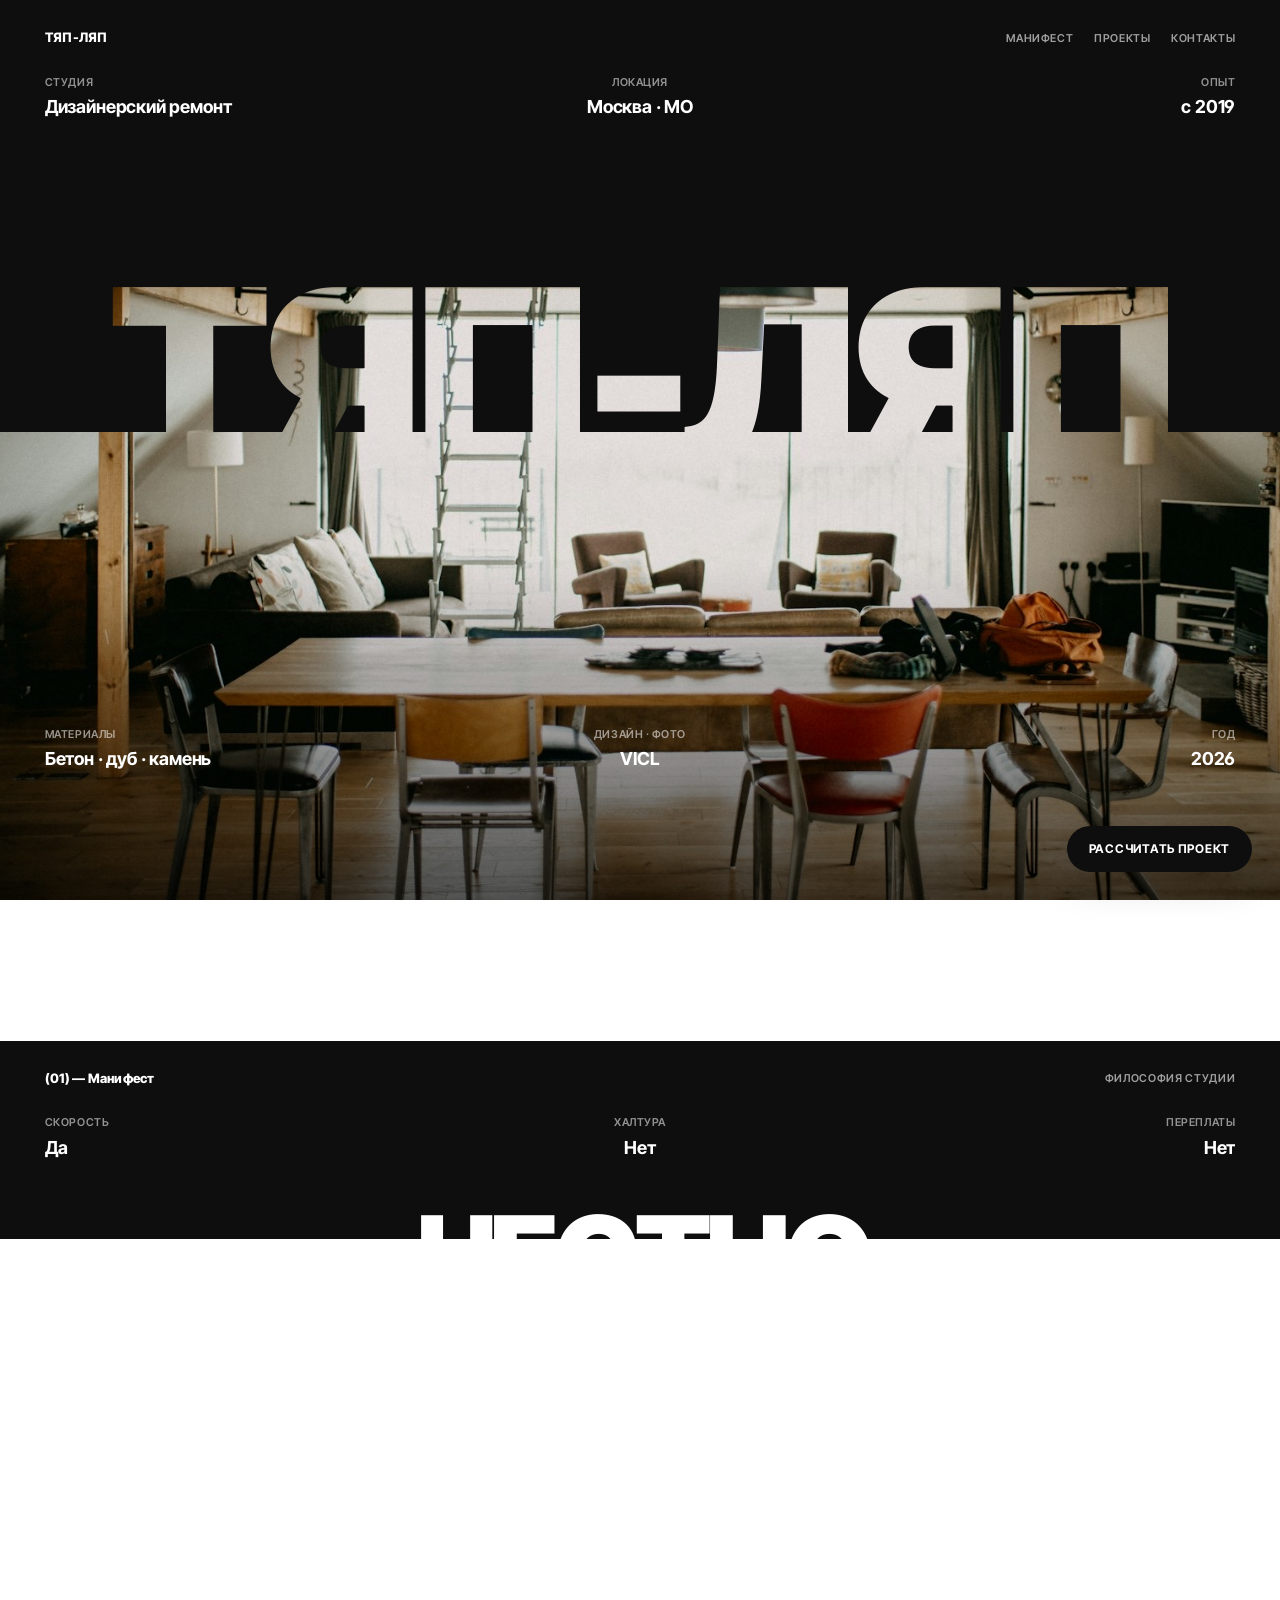
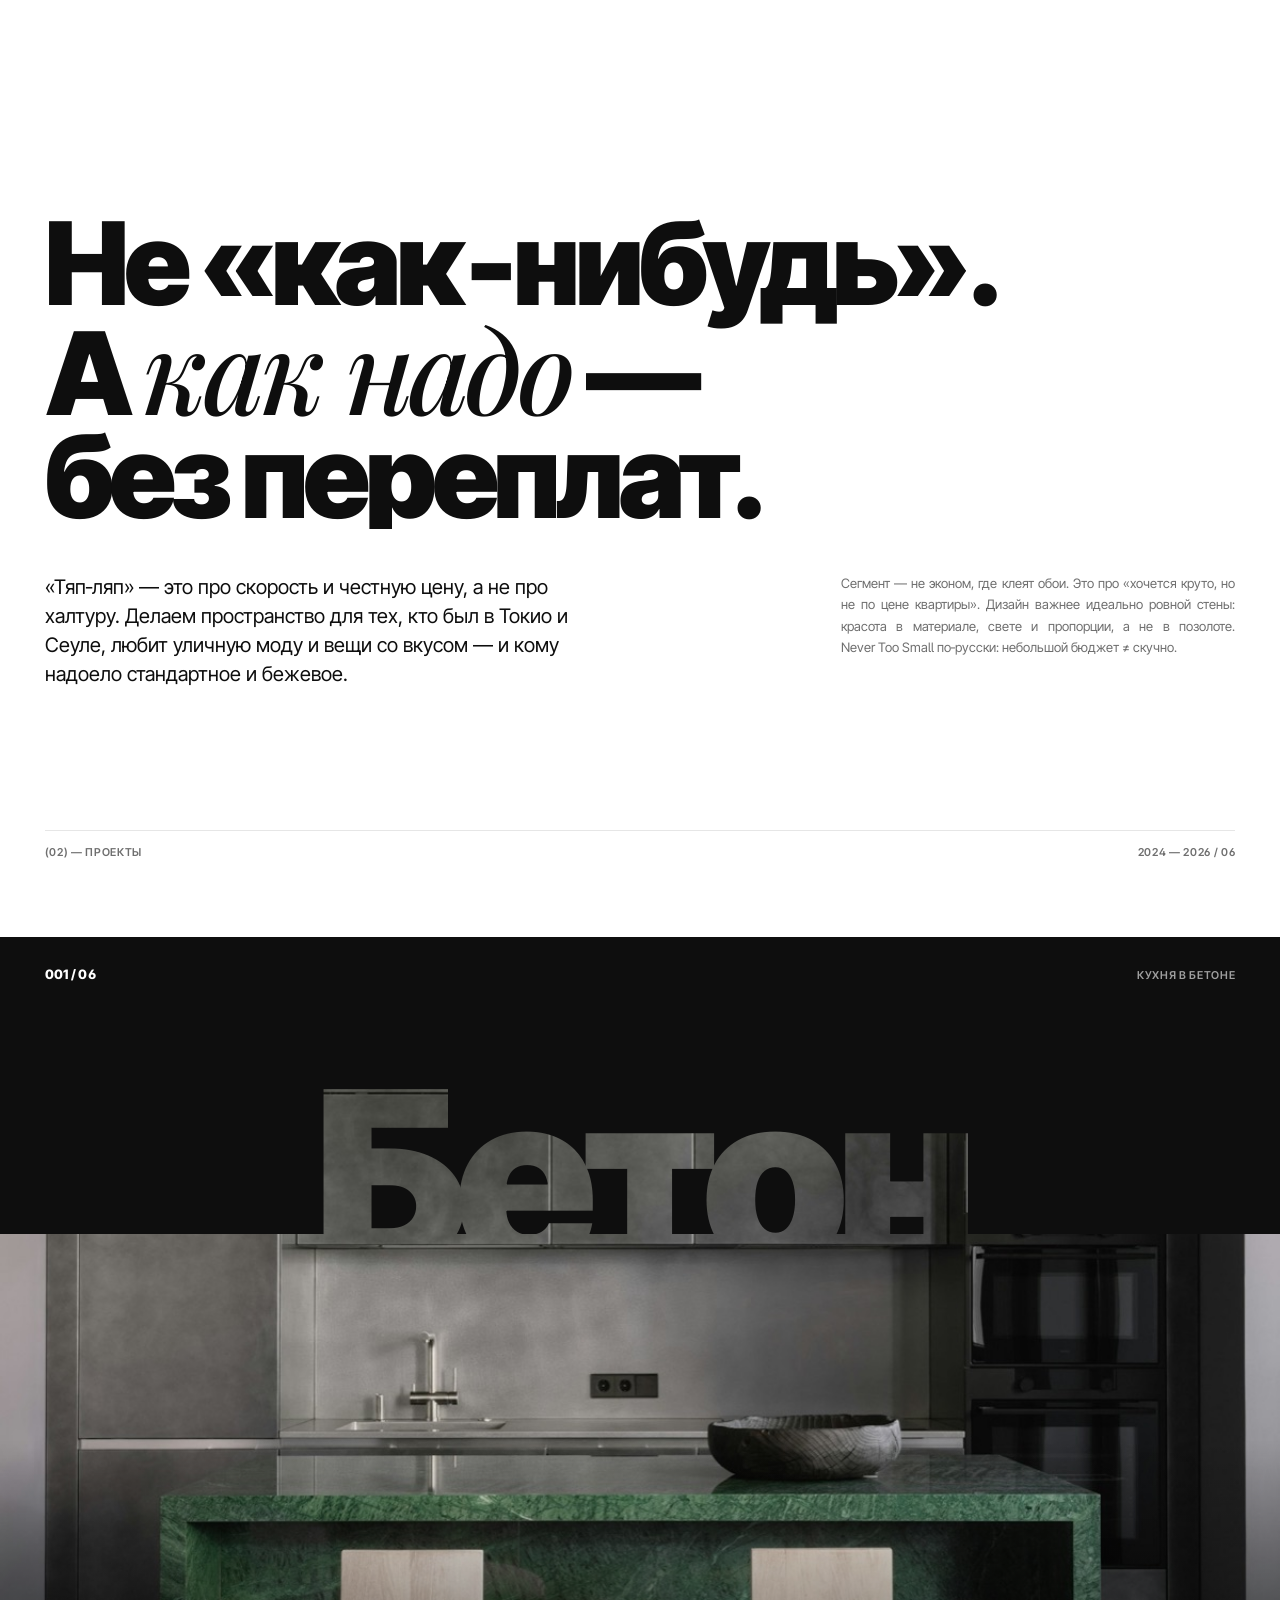
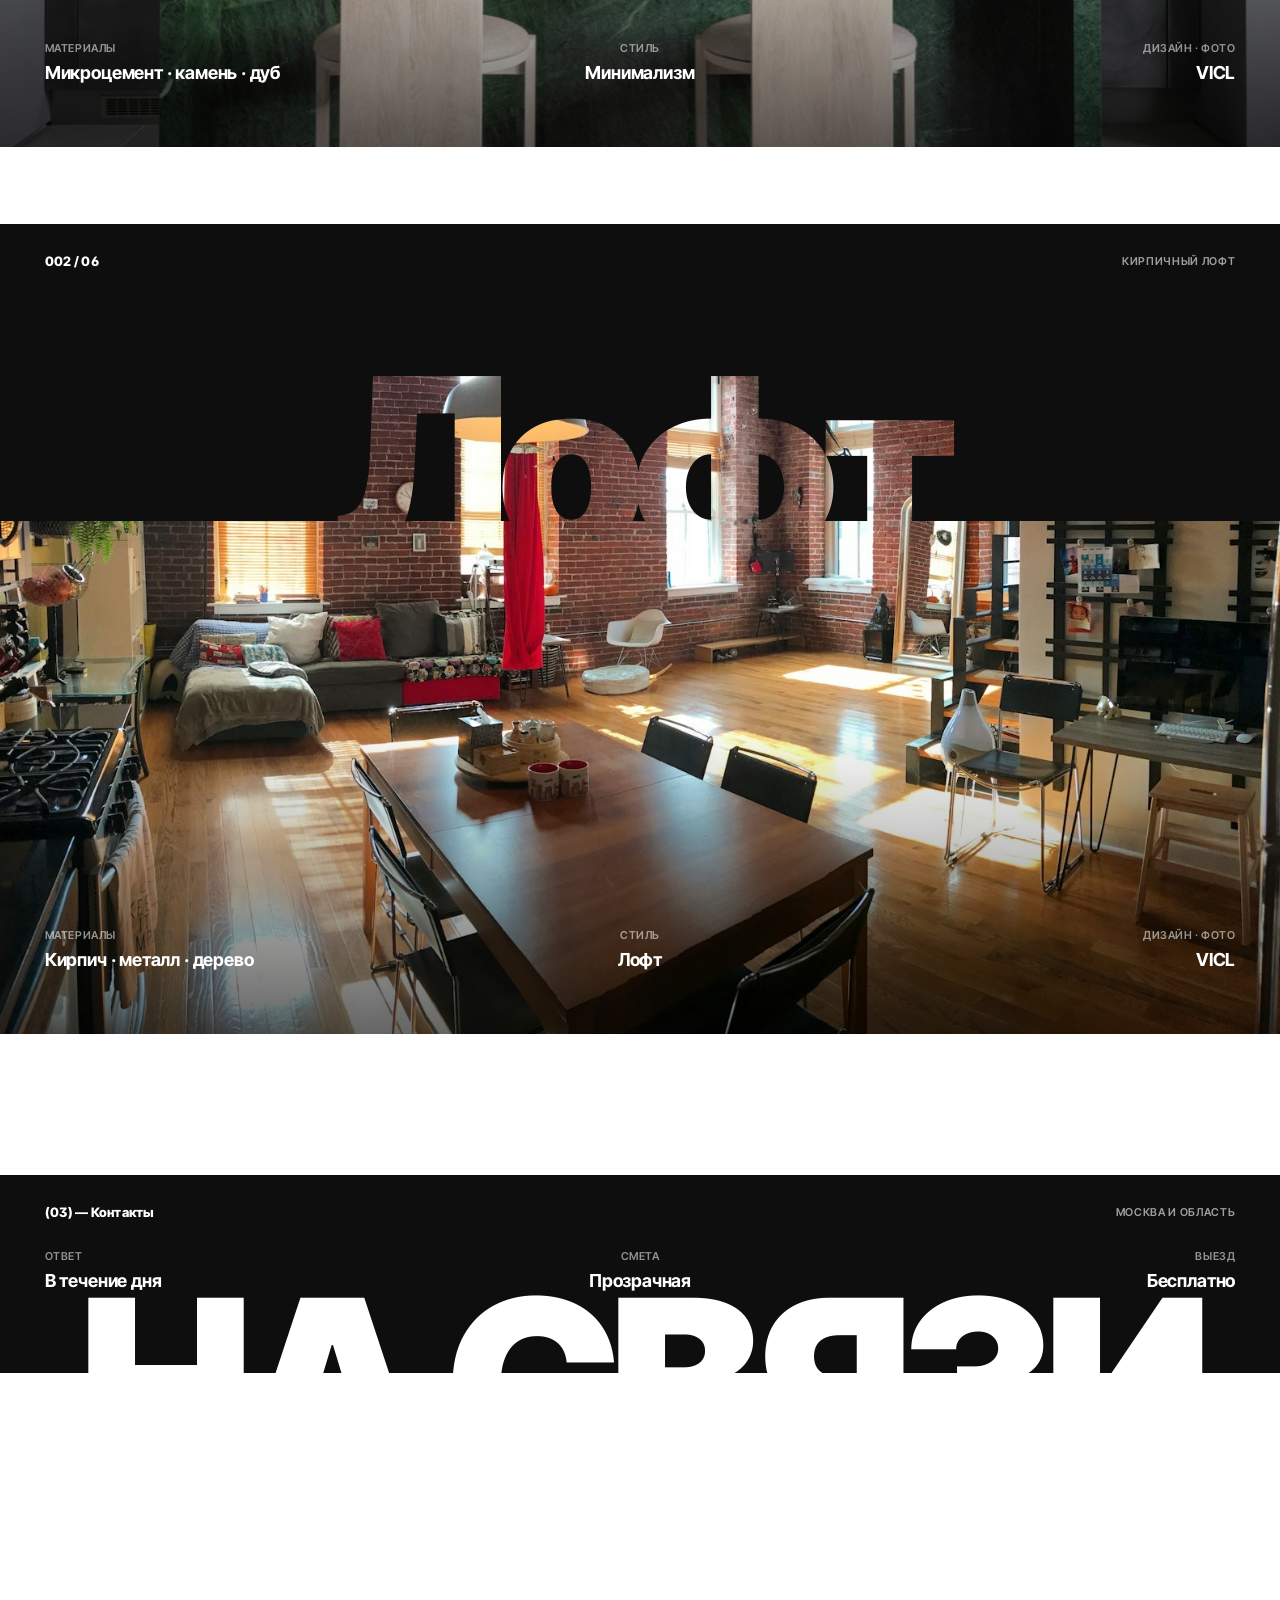
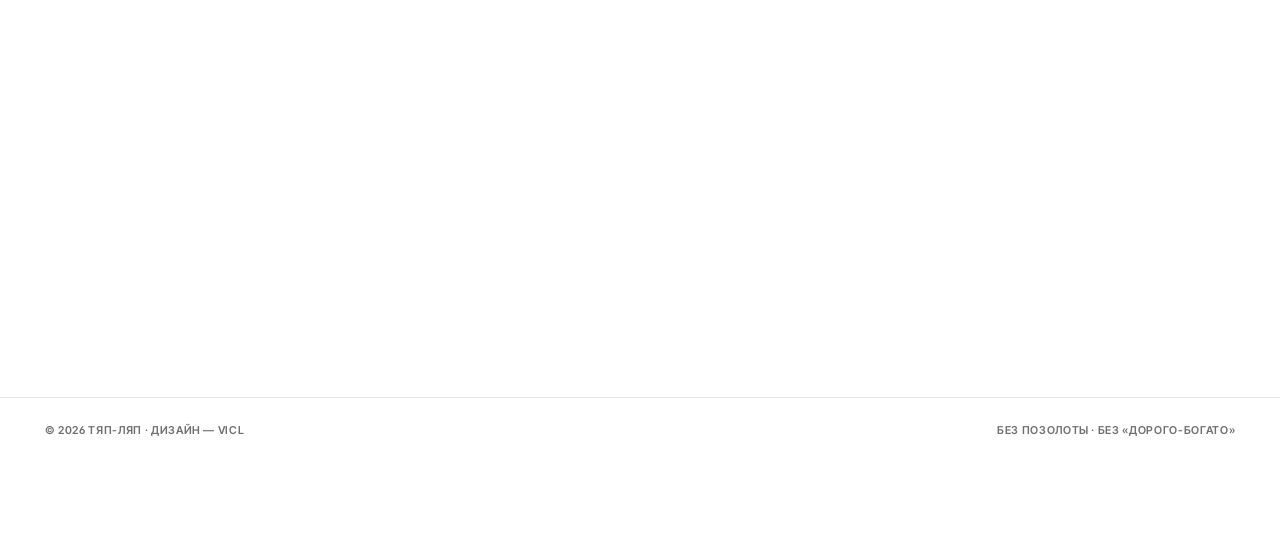
==== commit b411cc21: "concept: projects as block-knockouts (БЕТОН / ЛОФТ) - each project is now a poster like the hero: ph" ====
--- a/concept.html
+++ b/concept.html
@@ -69,6 +69,11 @@
     .ktop{display:flex;flex-direction:column;gap:clamp(14px,2.4vw,26px)}
     .kbot{padding-bottom:clamp(92px,11vh,120px)} /* clear the persistent CTA */
     .visually-hidden{position:absolute;width:1px;height:1px;overflow:hidden;clip:rect(0 0 0 0);white-space:nowrap}
+
+    /* BLOCK knockout — same trick as hero, block-sized (reuses .kphoto/.kcut/.kmeta) */
+    .bknock{position:relative;height:clamp(560px,90vh,880px);overflow:hidden;background:#000;
+      --panelH:clamp(190px,33vh,380px);margin-top:clamp(40px,6vw,84px)}
+    .bknock .kbot{padding-bottom:clamp(18px,2.5vw,32px)}
 
     /* ===== retro-poster seam: giant word straddling a colour panel → photo ===== */
     .seam{position:relative;--panelH:clamp(220px,40vh,440px);--seam-bg:var(--ink)}
@@ -246,19 +251,26 @@
   <section class="sec" id="work">
     <div class="wrap"><div class="meta3 sec__head"><span class="lab">(02) — Проекты</span><span></span><span class="lab">2024 — 2026 / 06</span></div></div>
 
-    <article class="proj seam">
-      <div class="seam__panel">
-        <div class="seam__head"><b>001 / 06</b><span class="lab">Кухня в&nbsp;бетоне</span></div>
-        <div class="seam__meta seam__meta--top">
-          <div><span class="k">Локация</span><span class="v">Москва</span></div>
-          <div><span class="k">Площадь</span><span class="v">48 м²</span></div>
-          <div><span class="k">Год</span><span class="v">2025</span></div>
-        </div>
-      </div>
-      <h3 class="seam__word">Бетон</h3>
-      <div class="seam__photo">
-        <img src="assets/img/project-01.jpg" alt="Кухня в бетоне" loading="lazy" decoding="async" />
-        <div class="seam__meta seam__meta--bot">
+    <article class="bknock">
+      <div class="kphoto"><img src="assets/img/project-01.jpg" alt="Кухня в бетоне" loading="lazy" decoding="async" /></div>
+      <svg class="kcut" preserveAspectRatio="none" aria-hidden="true">
+        <defs><mask id="km1" maskUnits="userSpaceOnUse">
+          <rect x="0" y="0" width="100%" height="100%" fill="#fff"></rect>
+          <text x="50%" y="100%" dy=".13em" text-anchor="middle" fill="#000">Бетон</text>
+        </mask></defs>
+        <rect x="0" y="0" width="100%" height="100%" fill="#0e0e0e" mask="url(#km1)"></rect>
+      </svg>
+      <h3 class="visually-hidden">Кухня в бетоне</h3>
+      <div class="kmeta">
+        <div class="ktop">
+          <div class="seam__head"><b>001 / 06</b><span class="lab">Кухня в&nbsp;бетоне</span></div>
+          <div class="seam__meta seam__meta--top">
+            <div><span class="k">Локация</span><span class="v">Москва</span></div>
+            <div><span class="k">Площадь</span><span class="v">48 м²</span></div>
+            <div><span class="k">Год</span><span class="v">2025</span></div>
+          </div>
+        </div>
+        <div class="seam__meta seam__meta--bot kbot">
           <div><span class="k">Материалы</span><span class="v">Микроцемент · камень · дуб</span></div>
           <div><span class="k">Стиль</span><span class="v">Минимализм</span></div>
           <div><span class="k">Дизайн · фото</span><span class="v">VICL</span></div>
@@ -266,19 +278,26 @@
       </div>
     </article>
 
-    <article class="proj seam">
-      <div class="seam__panel">
-        <div class="seam__head"><b>002 / 06</b><span class="lab">Кирпичный лофт</span></div>
-        <div class="seam__meta seam__meta--top">
-          <div><span class="k">Локация</span><span class="v">Москва</span></div>
-          <div><span class="k">Площадь</span><span class="v">61 м²</span></div>
-          <div><span class="k">Год</span><span class="v">2025</span></div>
-        </div>
-      </div>
-      <h3 class="seam__word">Лофт</h3>
-      <div class="seam__photo">
-        <img src="assets/img/project-04.jpg" alt="Кирпичный лофт" loading="lazy" decoding="async" />
-        <div class="seam__meta seam__meta--bot">
+    <article class="bknock">
+      <div class="kphoto"><img src="assets/img/project-04.jpg" alt="Кирпичный лофт" loading="lazy" decoding="async" /></div>
+      <svg class="kcut" preserveAspectRatio="none" aria-hidden="true">
+        <defs><mask id="km2" maskUnits="userSpaceOnUse">
+          <rect x="0" y="0" width="100%" height="100%" fill="#fff"></rect>
+          <text x="50%" y="100%" dy=".13em" text-anchor="middle" fill="#000">Лофт</text>
+        </mask></defs>
+        <rect x="0" y="0" width="100%" height="100%" fill="#0e0e0e" mask="url(#km2)"></rect>
+      </svg>
+      <h3 class="visually-hidden">Кирпичный лофт</h3>
+      <div class="kmeta">
+        <div class="ktop">
+          <div class="seam__head"><b>002 / 06</b><span class="lab">Кирпичный лофт</span></div>
+          <div class="seam__meta seam__meta--top">
+            <div><span class="k">Локация</span><span class="v">Москва</span></div>
+            <div><span class="k">Площадь</span><span class="v">61 м²</span></div>
+            <div><span class="k">Год</span><span class="v">2025</span></div>
+          </div>
+        </div>
+        <div class="seam__meta seam__meta--bot kbot">
           <div><span class="k">Материалы</span><span class="v">Кирпич · металл · дерево</span></div>
           <div><span class="k">Стиль</span><span class="v">Лофт</span></div>
           <div><span class="k">Дизайн · фото</span><span class="v">VICL</span></div>
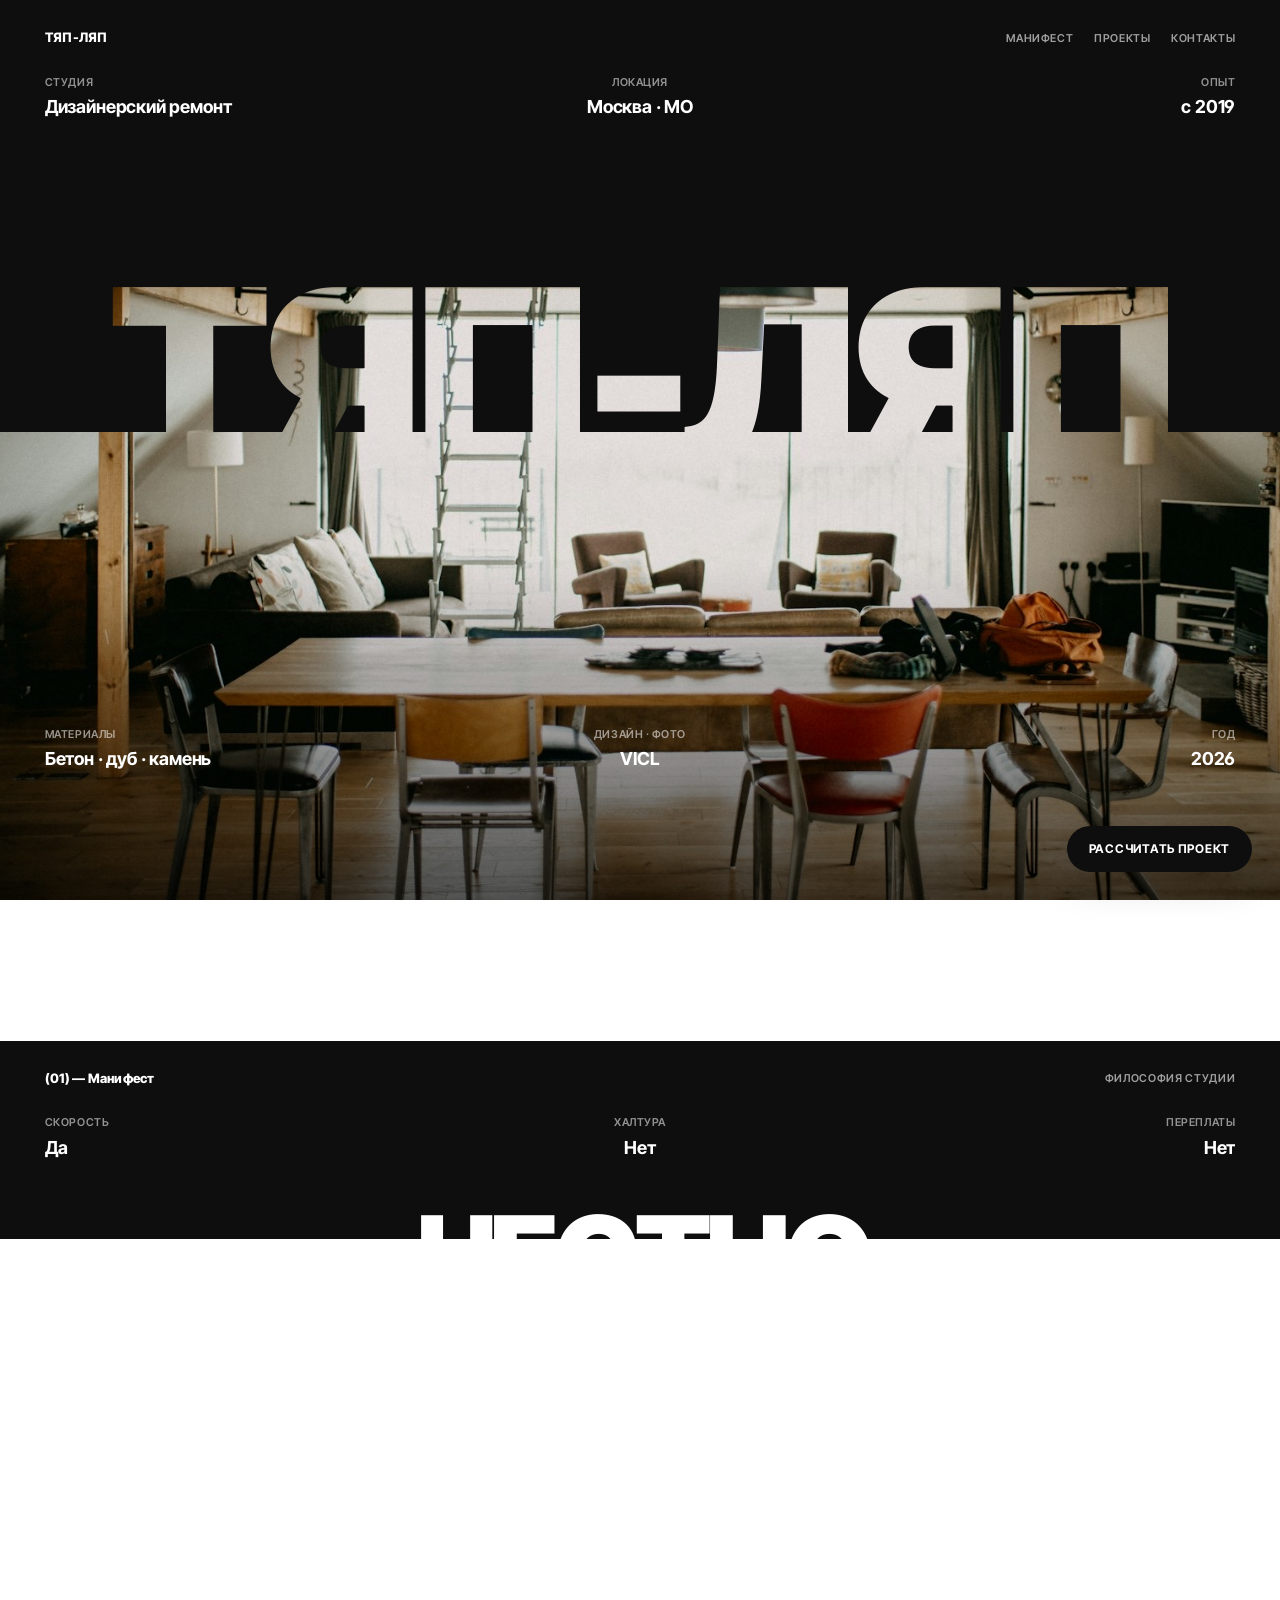
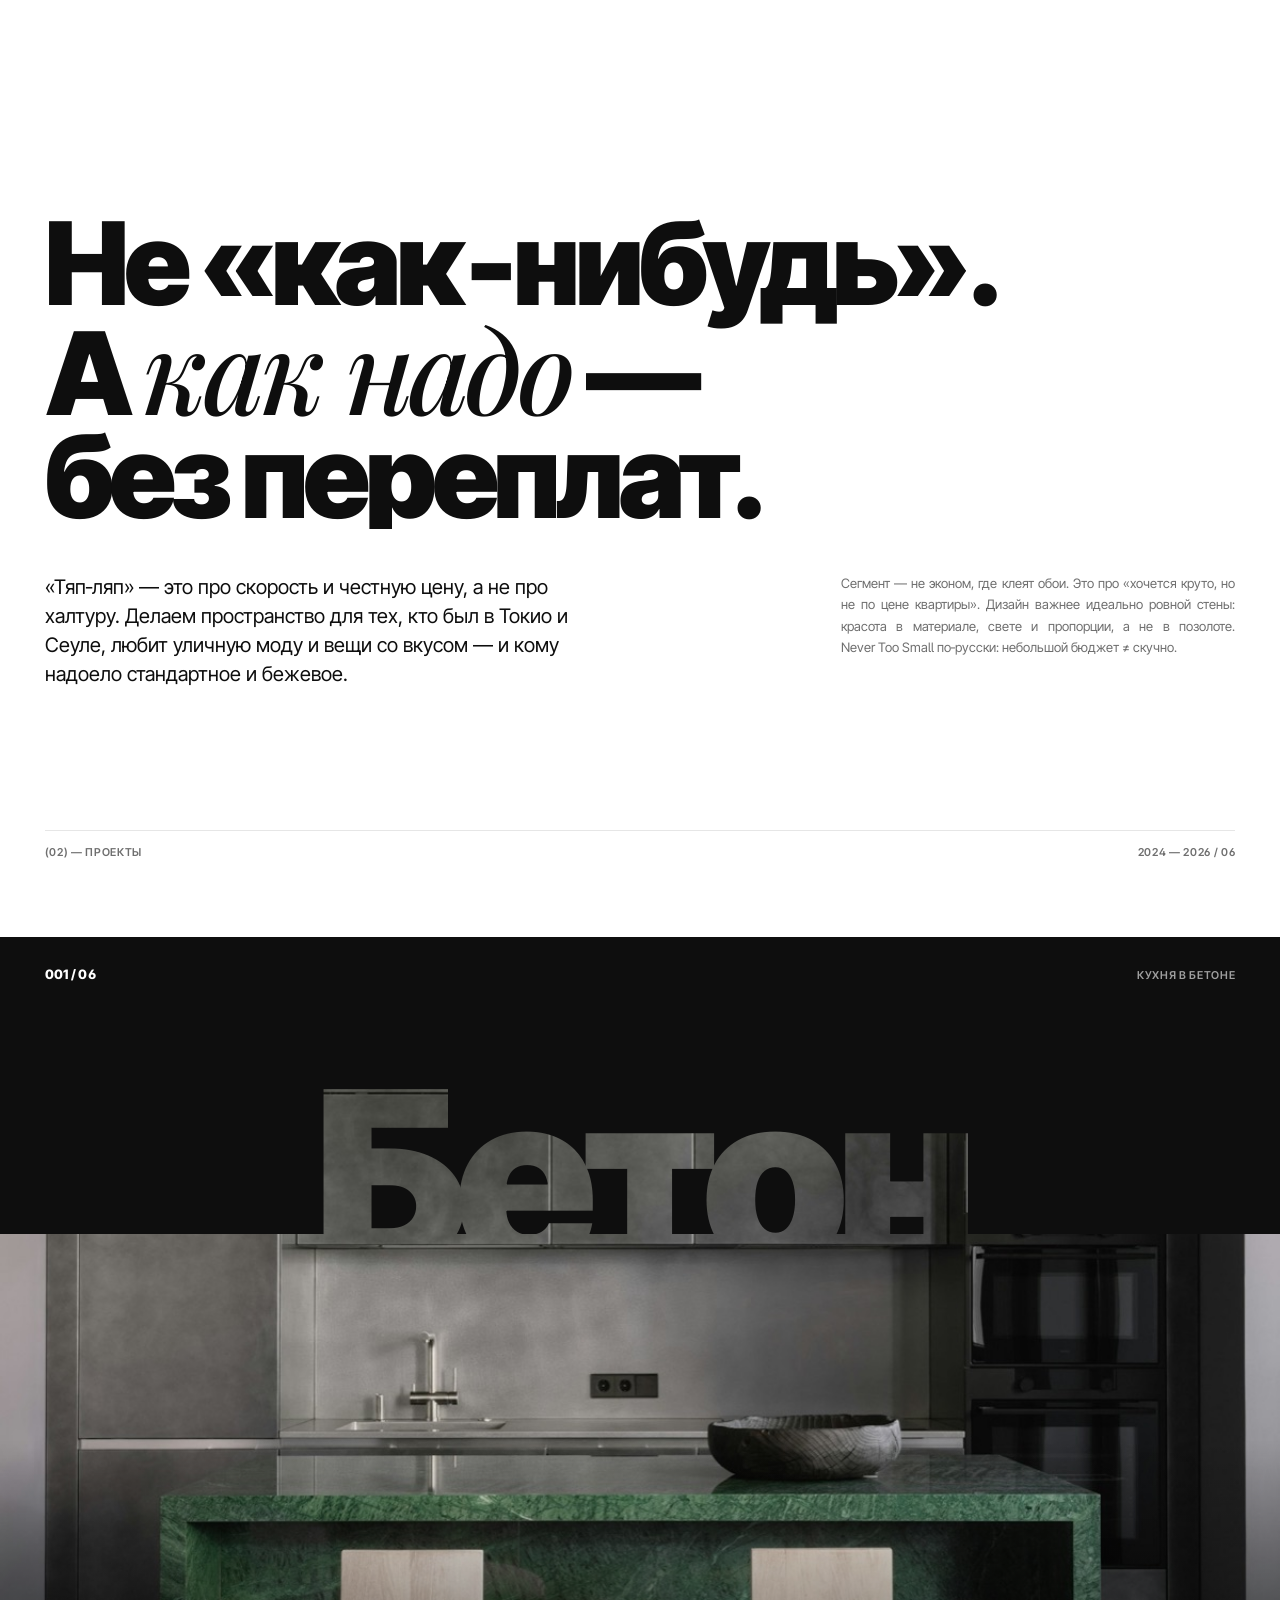
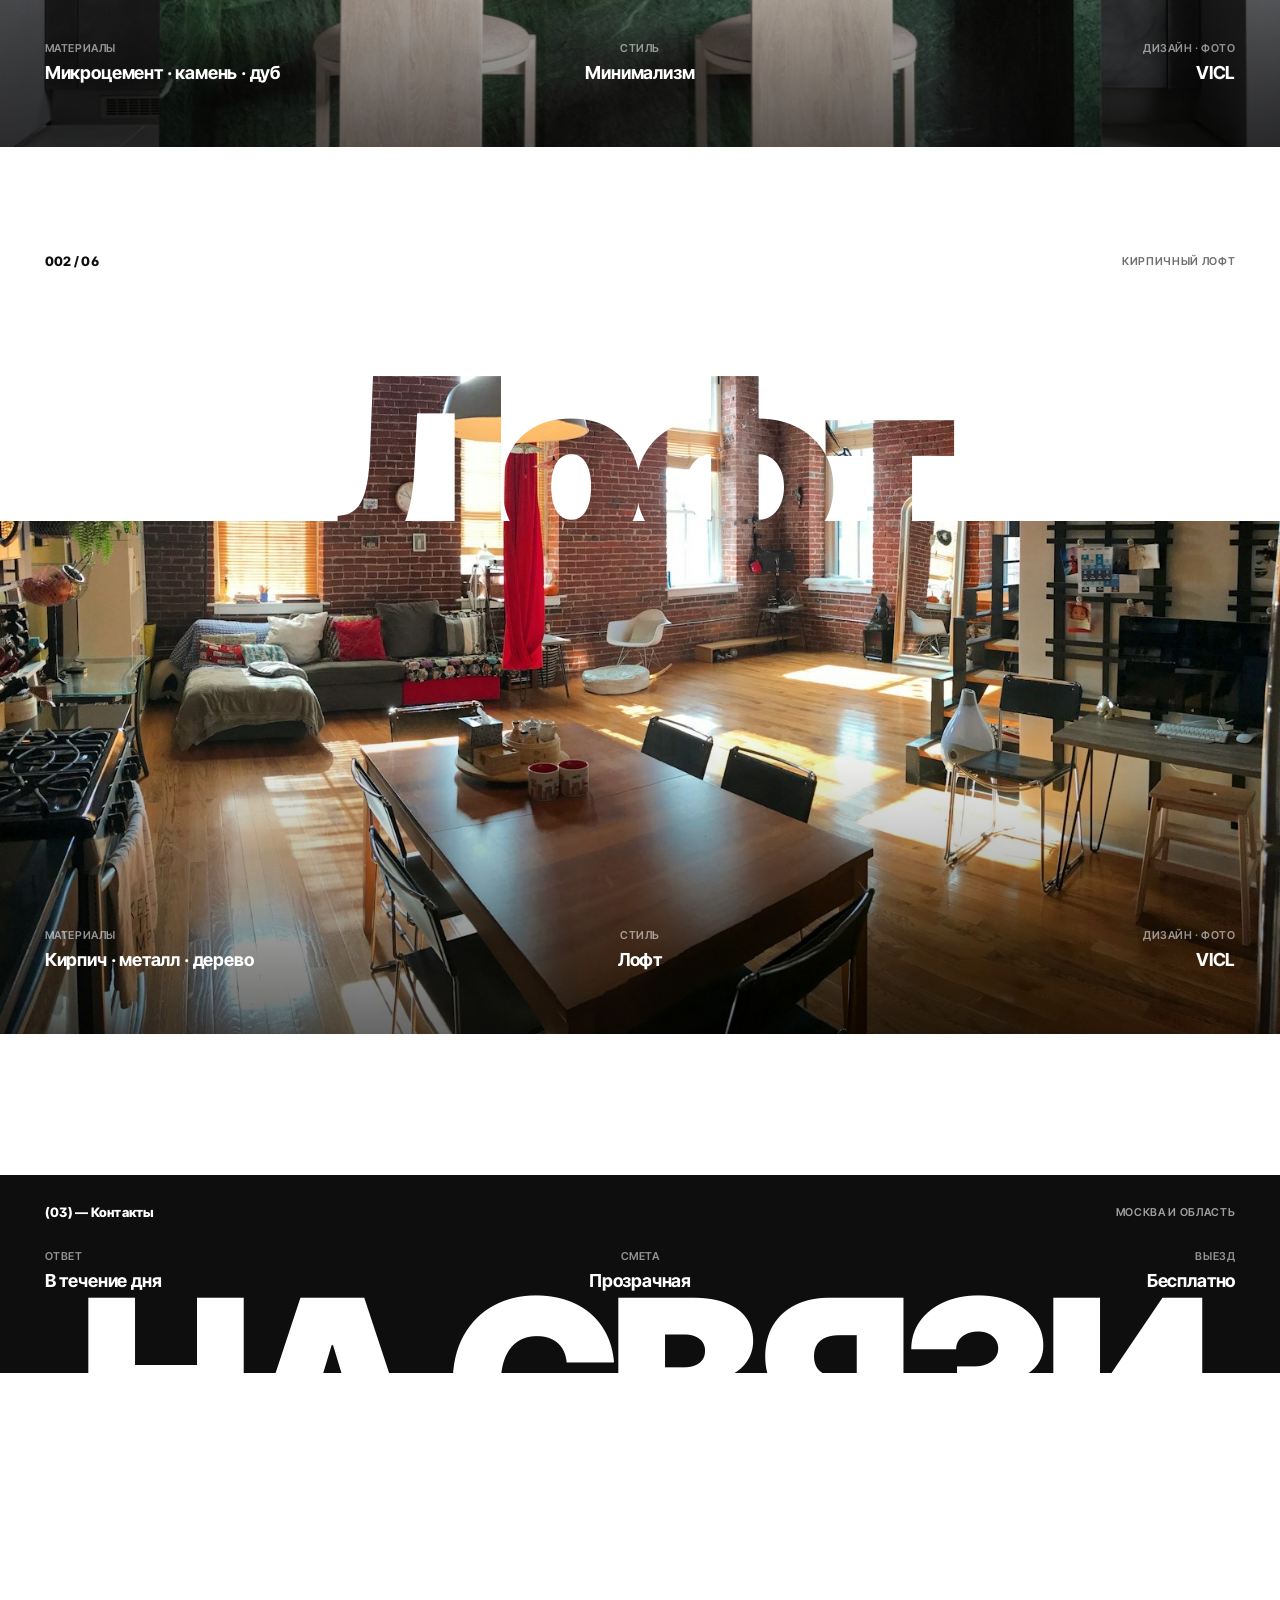
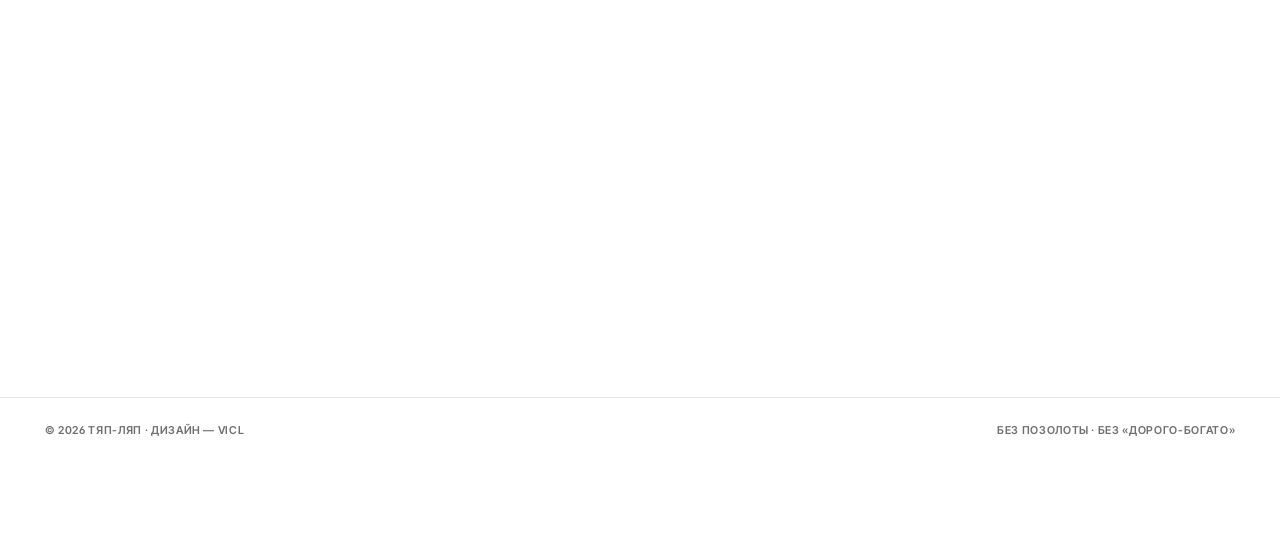
==== commit 436f60f1: "concept: alternate project blocks black/white (БЕТОН dark, ЛОФТ light) - per user: чередуем чёрный/б" ====
--- a/concept.html
+++ b/concept.html
@@ -74,6 +74,15 @@
     .bknock{position:relative;height:clamp(560px,90vh,880px);overflow:hidden;background:#000;
       --panelH:clamp(190px,33vh,380px);margin-top:clamp(40px,6vw,84px)}
     .bknock .kbot{padding-bottom:clamp(18px,2.5vw,32px)}
+    .kcut>rect{fill:var(--panel-fill,#0e0e0e)} /* painted panel colour (mask rects unaffected) */
+    /* light variant — alternating white block: white panel, black top meta, photo through the word */
+    .bknock--light{background:#fff;--panel-fill:#fff}
+    .bknock--light .ktop,
+    .bknock--light .ktop .seam__head b,
+    .bknock--light .ktop .seam__meta .v{color:var(--ink)}
+    .bknock--light .ktop .seam__head .lab{color:var(--mut)}
+    .bknock--light .ktop .seam__head .lab:hover{color:var(--ink)}
+    .bknock--light .ktop .seam__meta .k{color:var(--mut2)}
 
     /* ===== retro-poster seam: giant word straddling a colour panel → photo ===== */
     .seam{position:relative;--panelH:clamp(220px,40vh,440px);--seam-bg:var(--ink)}
@@ -278,7 +287,7 @@
       </div>
     </article>
 
-    <article class="bknock">
+    <article class="bknock bknock--light">
       <div class="kphoto"><img src="assets/img/project-04.jpg" alt="Кирпичный лофт" loading="lazy" decoding="async" /></div>
       <svg class="kcut" preserveAspectRatio="none" aria-hidden="true">
         <defs><mask id="km2" maskUnits="userSpaceOnUse">
